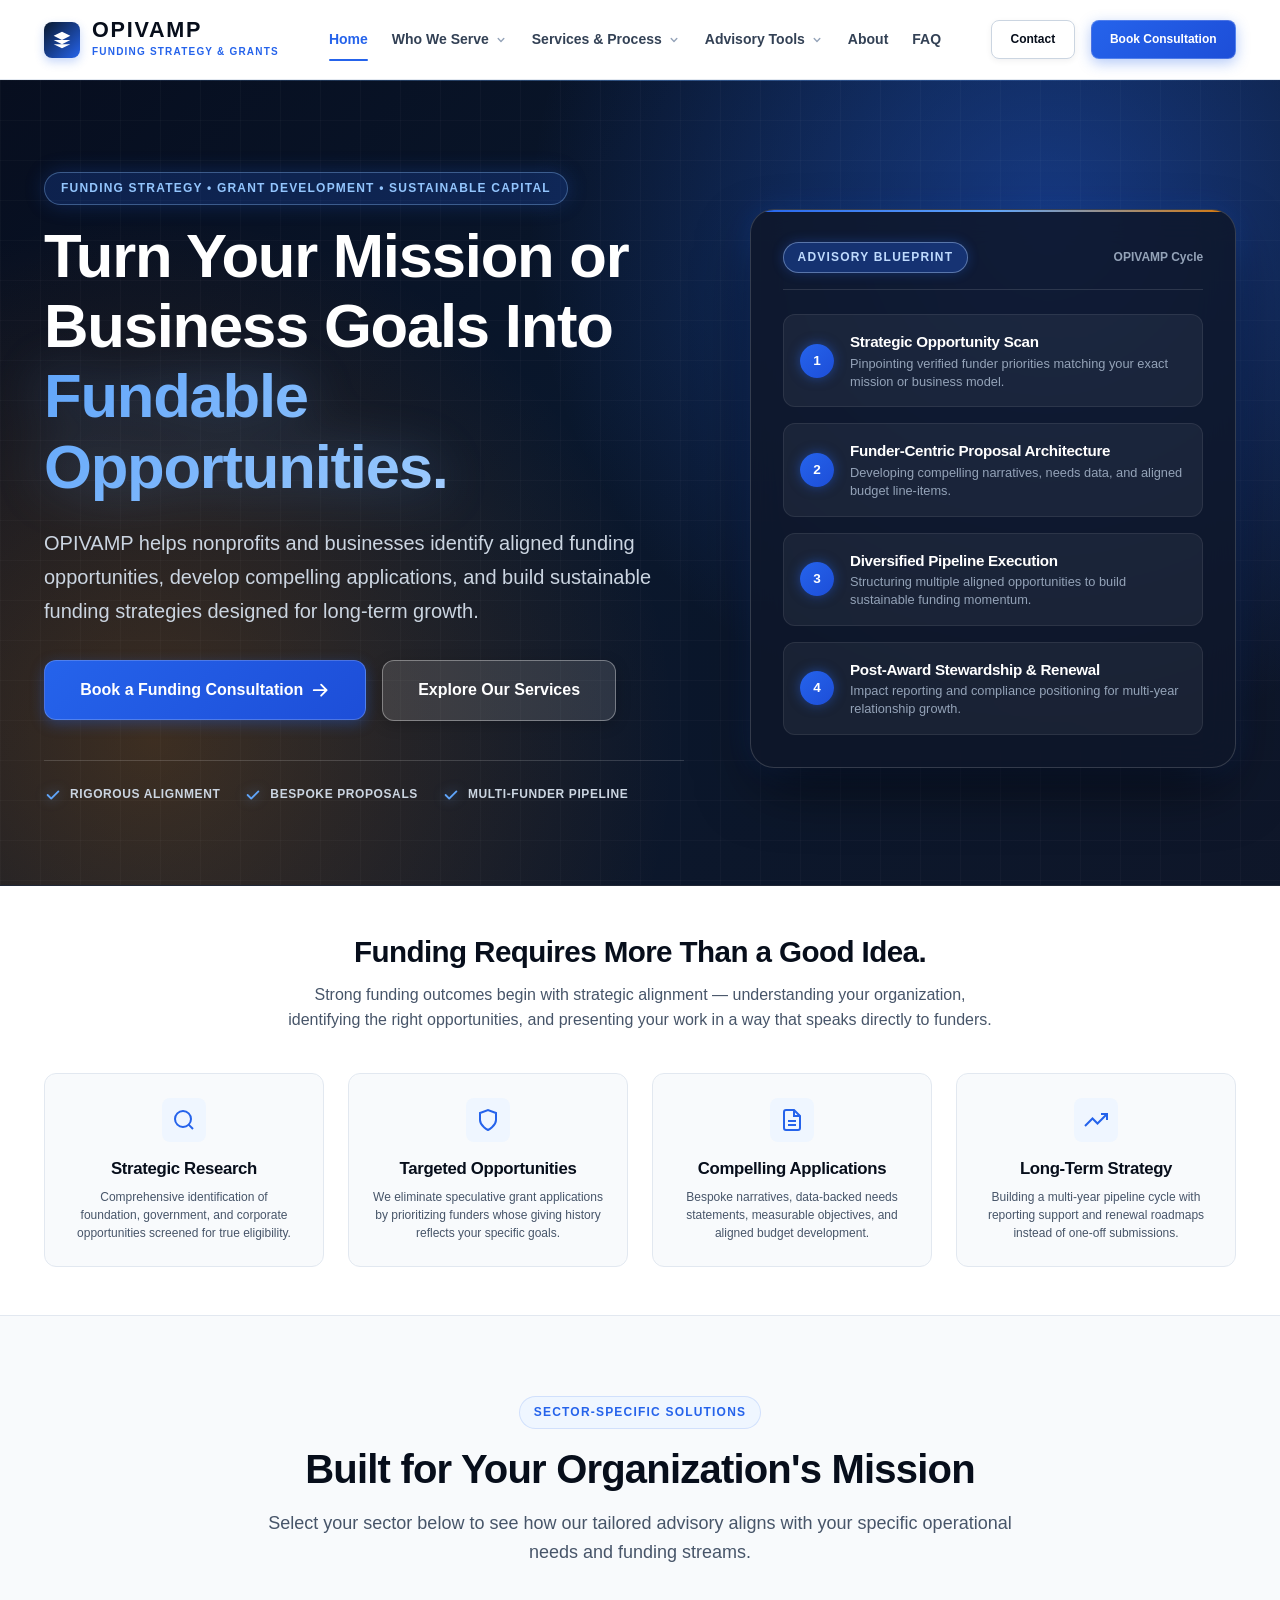
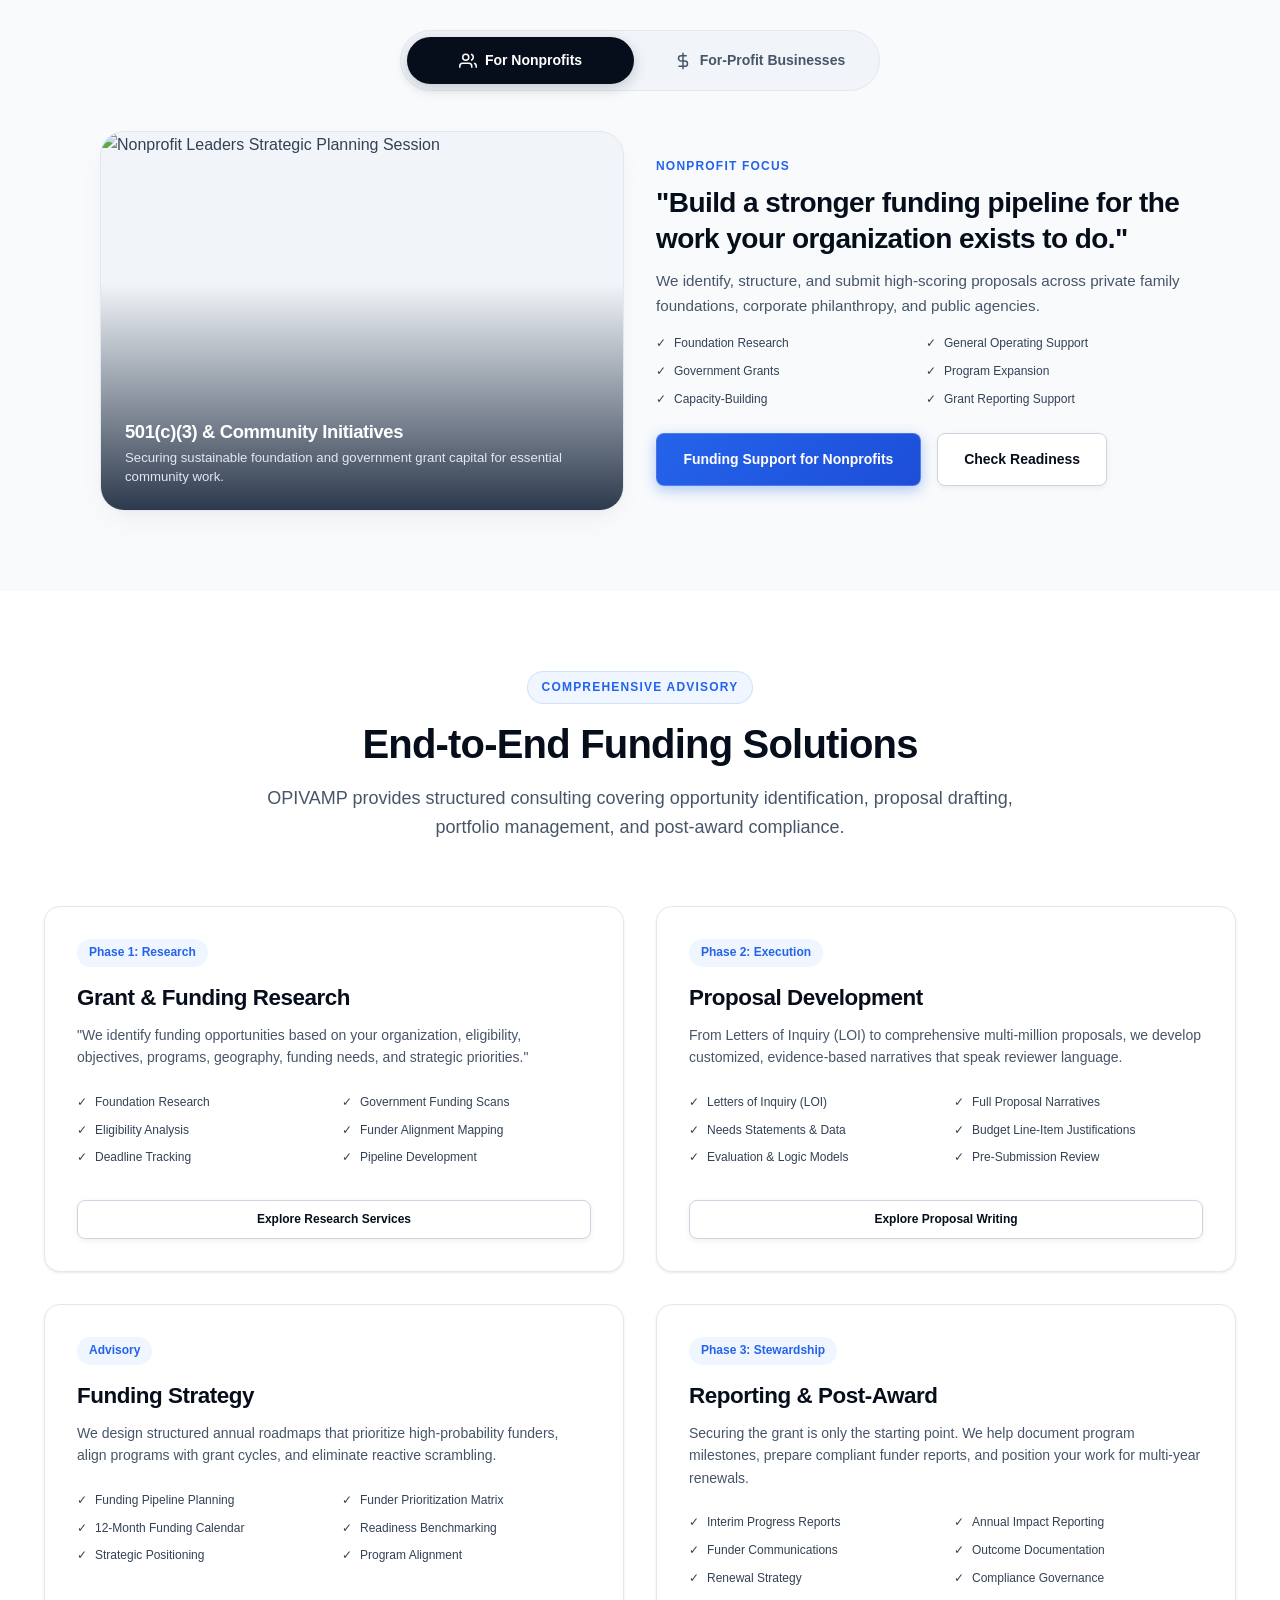
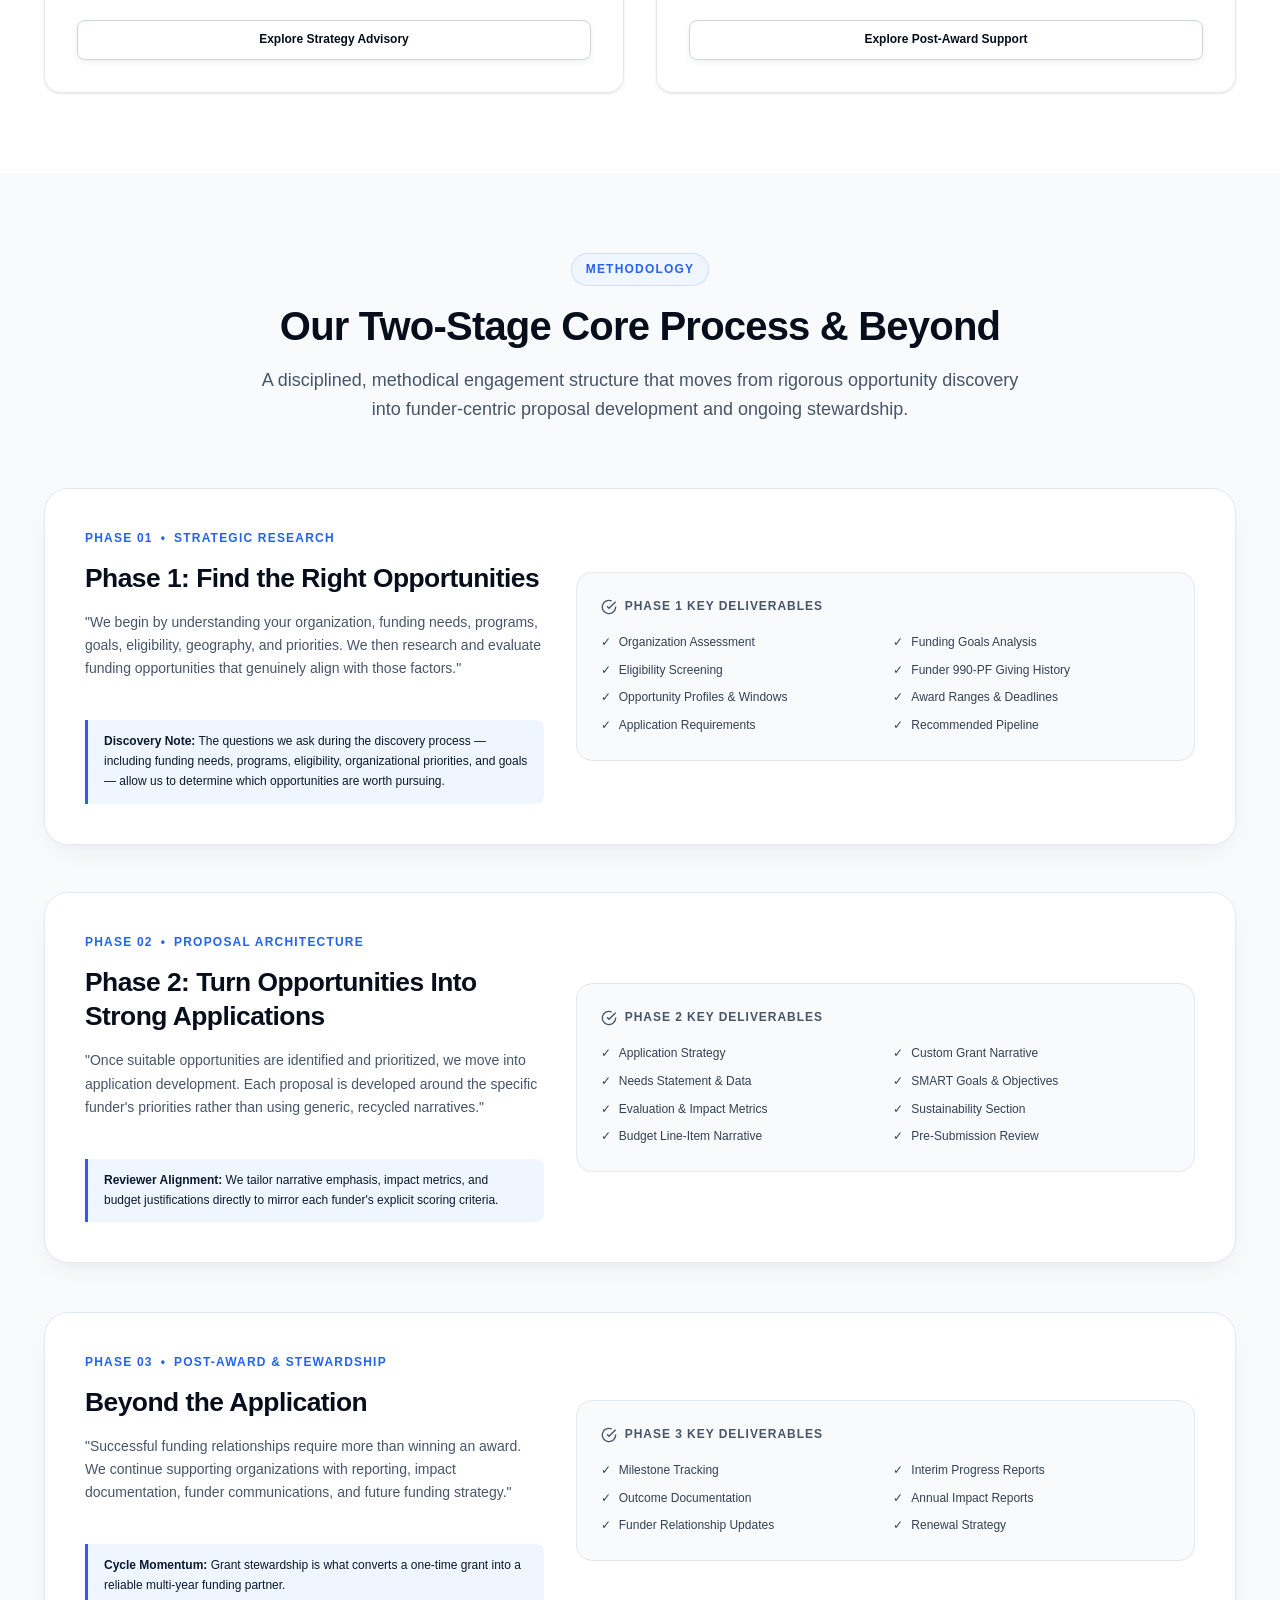
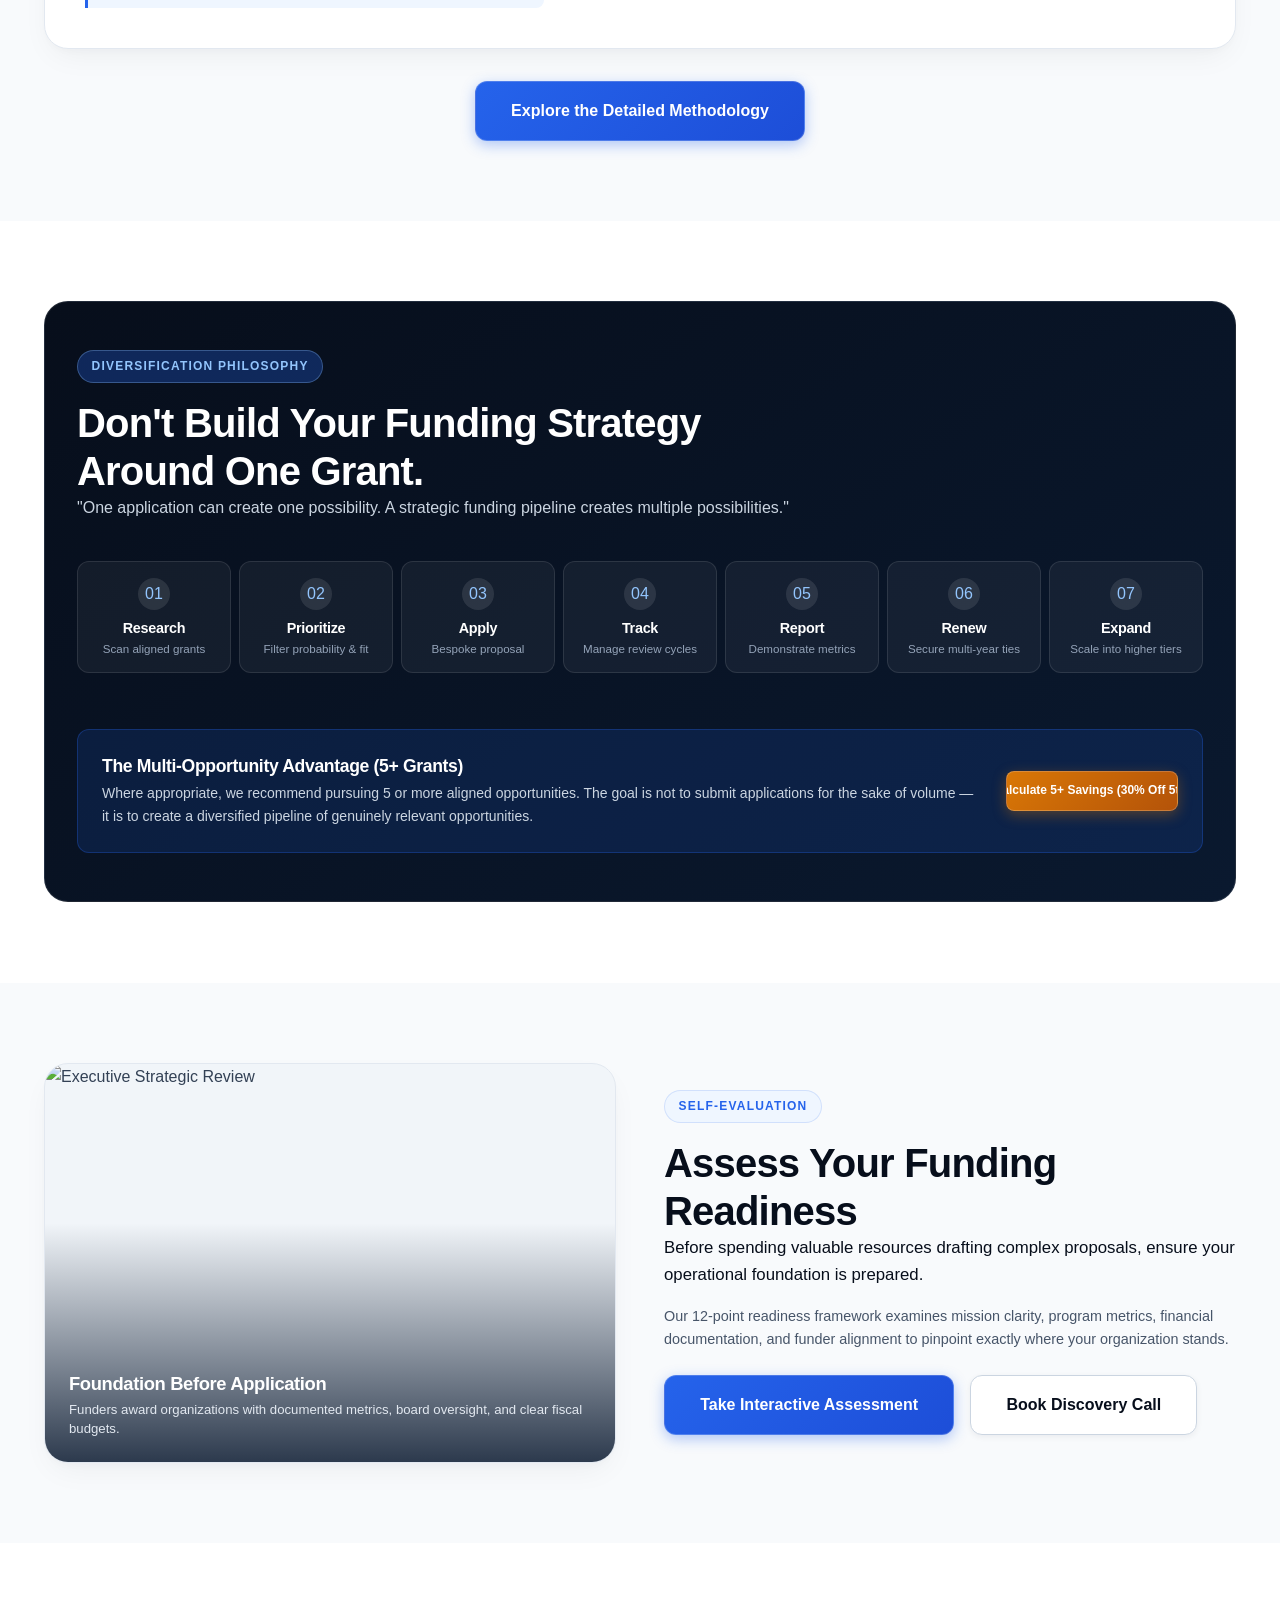
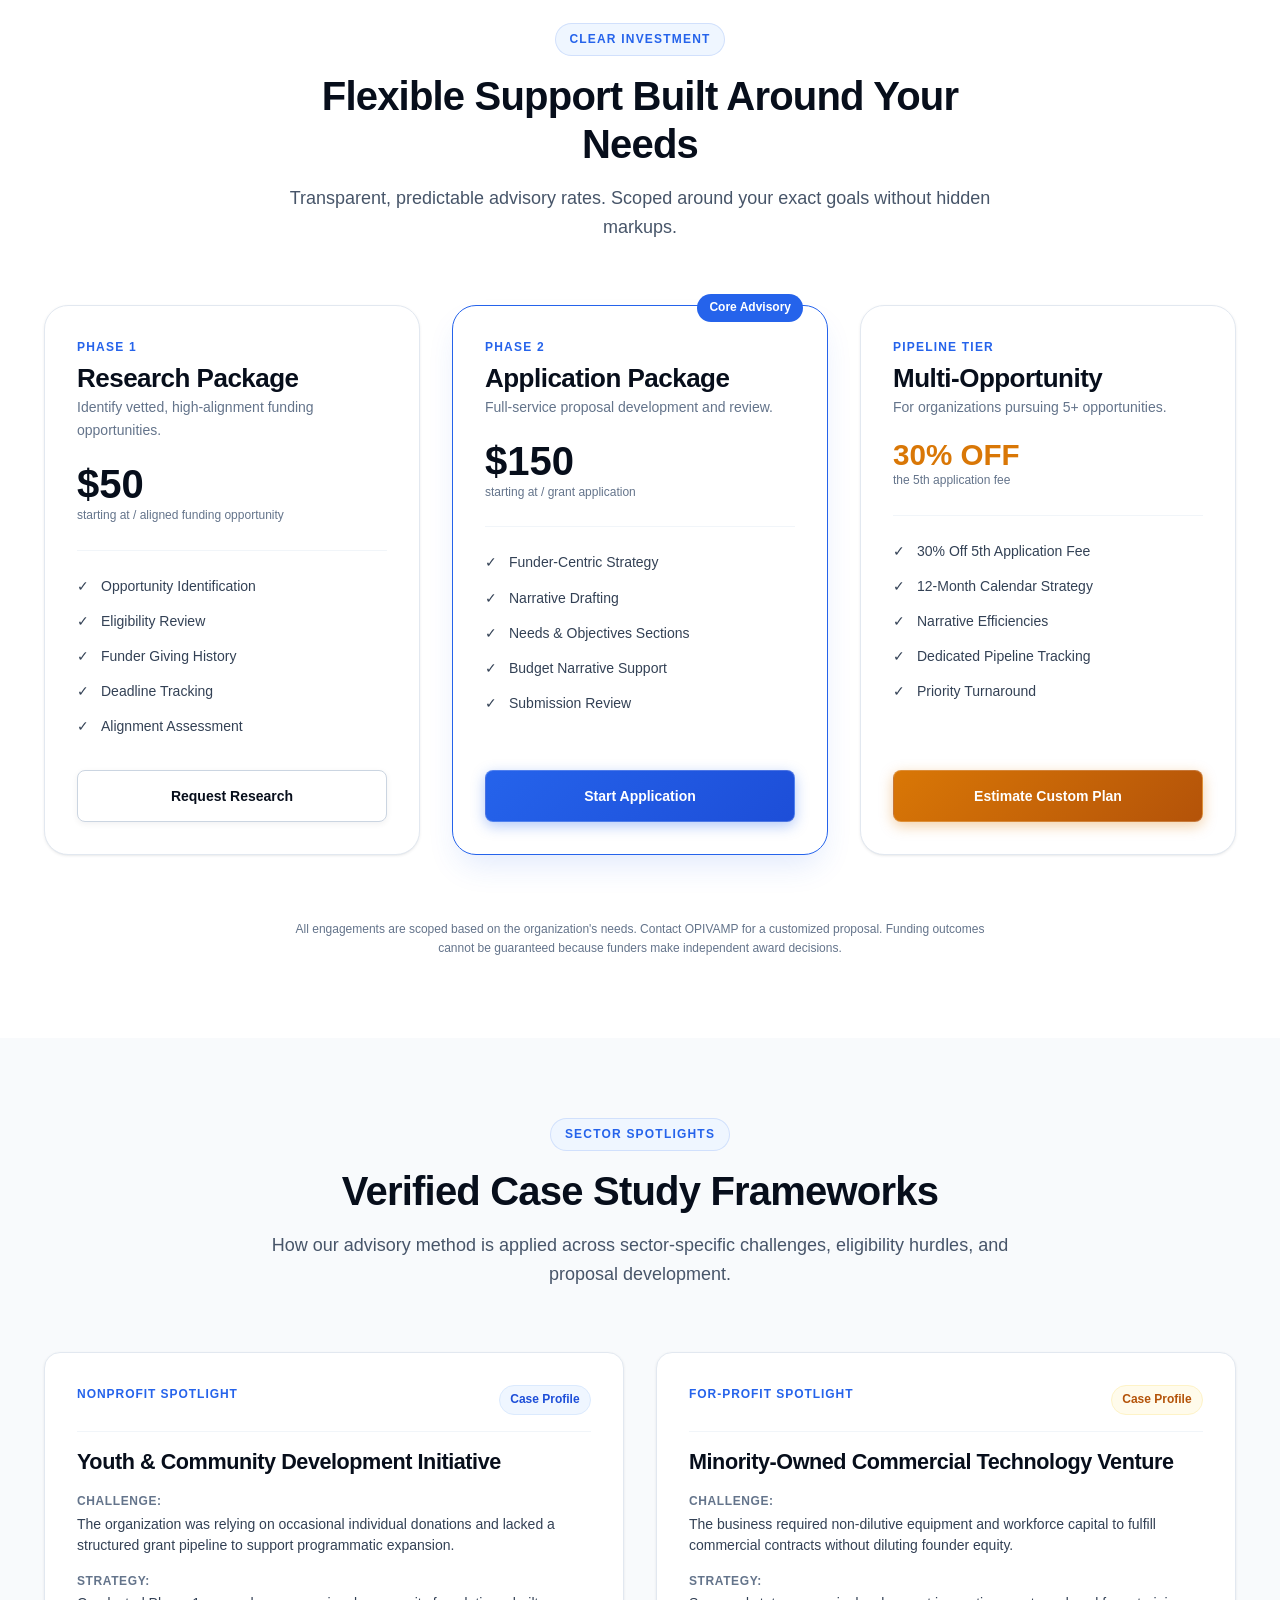
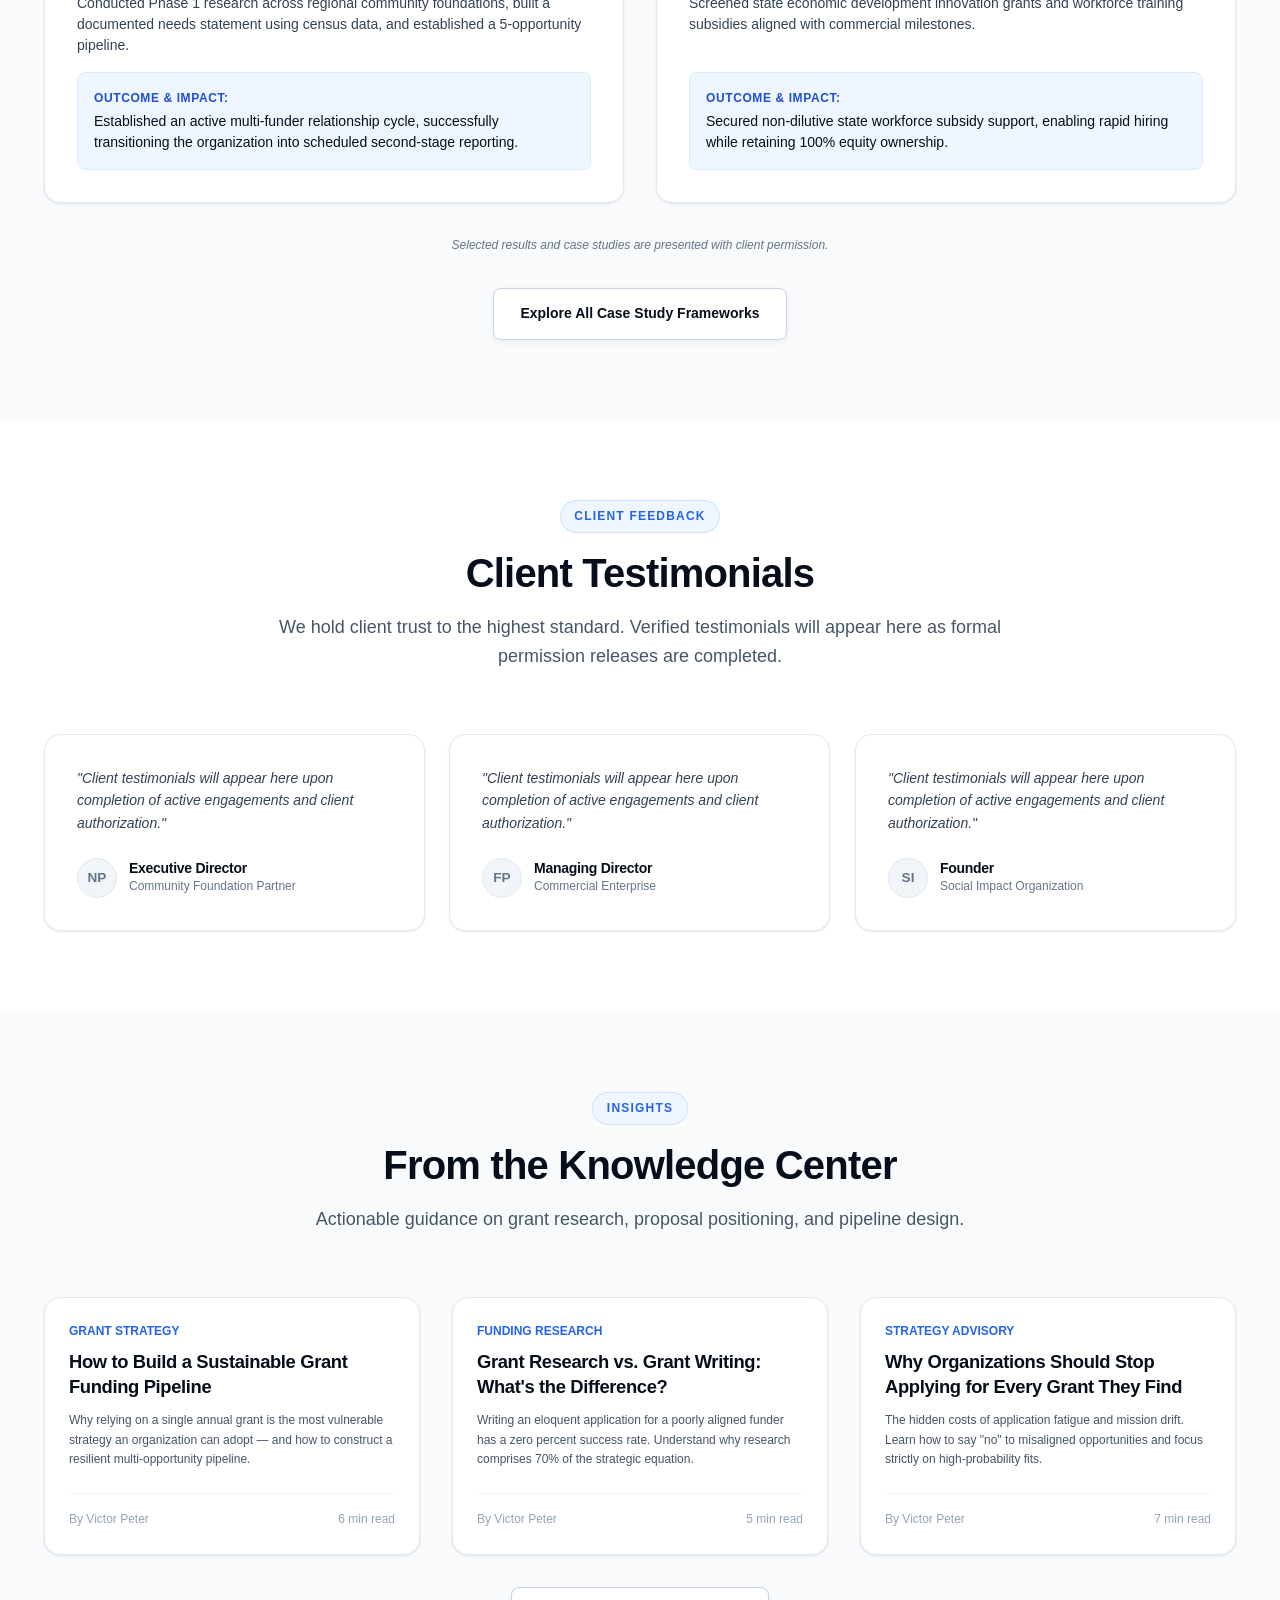
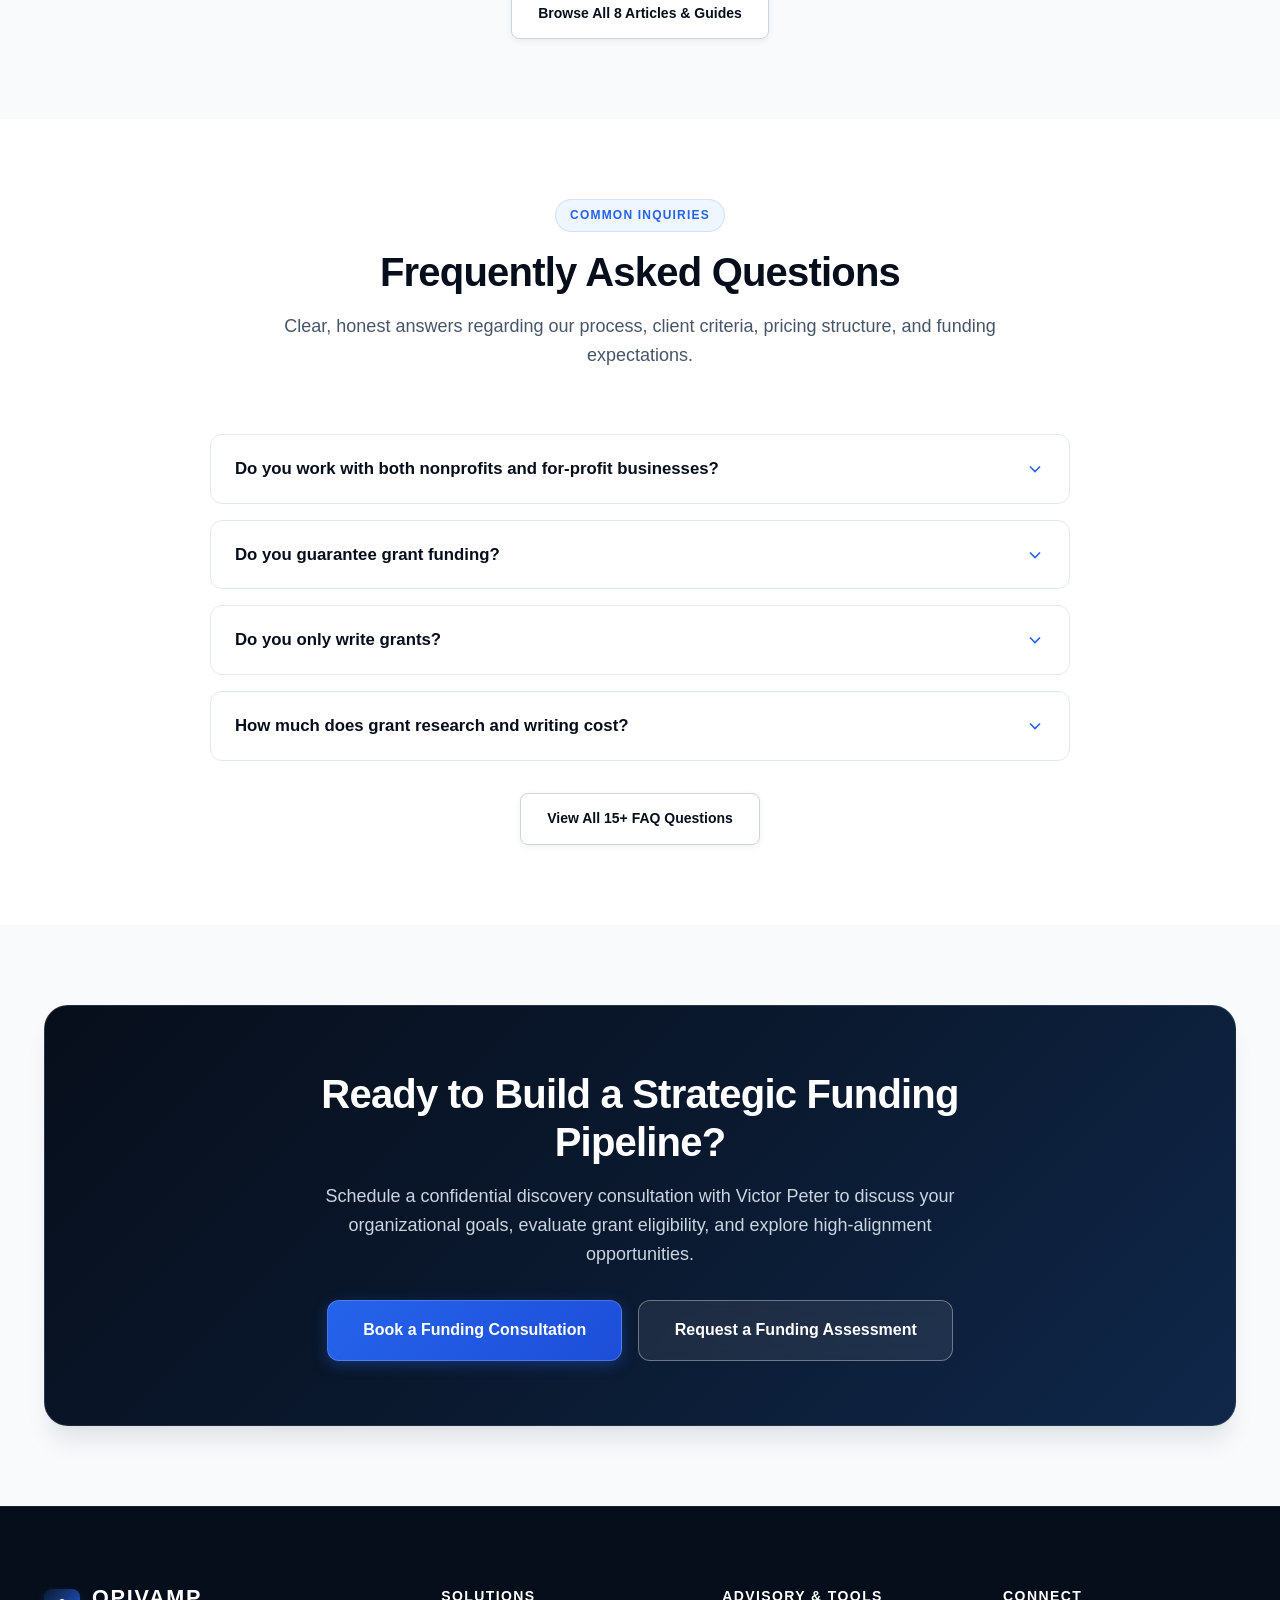
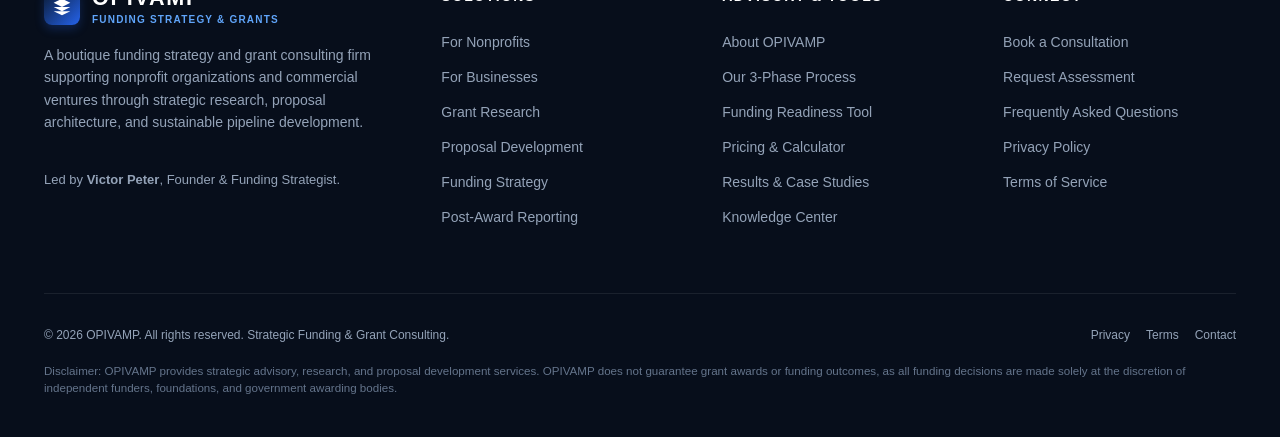
==== index.html @ be118bfc "Initial commit: OPIVAMP boutique funding strategy and grant consulting platform" ====
<!DOCTYPE html>
<html lang="en">
<head>
  <meta charset="UTF-8">
  <meta name="viewport" content="width=device-width, initial-scale=1.0">
  <title>OPIVAMP | Strategic Funding & Grant Consulting for Nonprofits & Businesses</title>
  <meta name="description" content="OPIVAMP is a boutique funding strategy and grant consulting firm helping nonprofits and for-profit businesses find aligned funding, craft winning applications, and build sustainable grant pipelines.">
  <meta name="keywords" content="grant writing services, grant consultant, funding strategy, nonprofit grant writer, business grants, grant research services, proposal development">
  <link rel="canonical" href="https://opivamp.com/">

  <!-- Open Graph / Meta -->
  <meta property="og:type" content="website">
  <meta property="og:title" content="OPIVAMP | Strategic Funding & Grant Consulting">
  <meta property="og:description" content="Turn your mission or business goals into fundable opportunities with strategic research, proposal development, and sustainable pipeline architecture.">
  <meta property="og:image" content="assets/images/pathways.svg">

  <!-- Stylesheets -->
  <link rel="stylesheet" href="assets/css/style.css">
  <link rel="stylesheet" href="assets/css/components.css">

  <!-- Schema.org JSON-LD -->
  <script type="application/ld+json">
  {
    "@context": "https://schema.org",
    "@type": "ProfessionalService",
    "name": "OPIVAMP",
    "founder": {
      "@type": "Person",
      "name": "Victor Peter",
      "jobTitle": "Founder & Funding Strategist"
    },
    "description": "Funding Strategy, Grant Research, Grant Writing, Application Support, and Funding Development.",
    "serviceType": ["Grant Research", "Grant Writing", "Funding Strategy", "Post-Award Compliance"],
    "areaServed": "United States & Global Nonprofits and Businesses"
  }
  </script>
</head>
<body>
  <!-- Accessible Skip Link -->
  <a href="#main-content" class="skip-link">Skip to main content</a>

  <!-- Header with Sleek Dropdown Navigation -->
  <header class="site-header">
    <div class="container header-container">
      <a href="index.html" class="brand-logo" aria-label="OPIVAMP Homepage">
        <div class="logo-symbol">
          <svg viewBox="0 0 24 24"><path d="M12 2L2 7l10 5 10-5-10-5zM2 17l10 5 10-5M2 12l10 5 10-5"/></svg>
        </div>
        <div class="brand-name">
          <span class="brand-title">OPIVAMP</span>
          <span class="brand-tagline">Funding Strategy & Grants</span>
        </div>
      </a>

      <!-- Compact, Decent Desktop Navigation with Dropdowns -->
      <nav class="nav-menu" aria-label="Primary Navigation">
        <a href="index.html" class="nav-link active">Home</a>

        <!-- Dropdown: Who We Serve -->
        <div class="nav-item-dropdown">
          <button class="dropdown-trigger" aria-expanded="false" aria-haspopup="true">
            <span>Who We Serve</span>
            <svg viewBox="0 0 20 20" fill="currentColor"><path fill-rule="evenodd" d="M5.293 7.293a1 1 0 011.414 0L10 10.586l3.293-3.293a1 1 0 111.414 1.414l-4 4a1 1 0 01-1.414 0l-4-4a1 1 0 010-1.414z" clip-rule="evenodd"/></svg>
          </button>
          <div class="dropdown-menu">
            <a href="nonprofits.html" class="dropdown-item">
              <div class="dropdown-item-icon">
                <svg viewBox="0 0 24 24" fill="none" stroke="currentColor" stroke-width="2"><path d="M17 21v-2a4 4 0 0 0-4-4H5a4 4 0 0 0-4 4v2"/><circle cx="9" cy="7" r="4"/><path d="M23 21v-2a4 4 0 0 0-3-3.87"/><path d="M16 3.13a4 4 0 0 1 0 7.75"/></svg>
              </div>
              <div class="dropdown-item-text">
                <span class="dropdown-item-title">For Nonprofits</span>
                <span class="dropdown-item-desc">501(c)(3) & Community Grants</span>
              </div>
            </a>
            <a href="businesses.html" class="dropdown-item">
              <div class="dropdown-item-icon">
                <svg viewBox="0 0 24 24" fill="none" stroke="currentColor" stroke-width="2"><line x1="12" y1="1" x2="12" y2="23"/><path d="M17 5H9.5a3.5 3.5 0 0 0 0 7h5a3.5 3.5 0 0 1 0 7H6"/></svg>
              </div>
              <div class="dropdown-item-text">
                <span class="dropdown-item-title">For Businesses</span>
                <span class="dropdown-item-desc">Non-Dilutive & Growth Grants</span>
              </div>
            </a>
          </div>
        </div>

        <!-- Dropdown: Services & Approach -->
        <div class="nav-item-dropdown">
          <button class="dropdown-trigger" aria-expanded="false" aria-haspopup="true">
            <span>Services & Process</span>
            <svg viewBox="0 0 20 20" fill="currentColor"><path fill-rule="evenodd" d="M5.293 7.293a1 1 0 011.414 0L10 10.586l3.293-3.293a1 1 0 111.414 1.414l-4 4a1 1 0 01-1.414 0l-4-4a1 1 0 010-1.414z" clip-rule="evenodd"/></svg>
          </button>
          <div class="dropdown-menu">
            <a href="services.html" class="dropdown-item">
              <div class="dropdown-item-icon">
                <svg viewBox="0 0 24 24" fill="none" stroke="currentColor" stroke-width="2"><path d="M14 2H6a2 2 0 0 0-2 2v16a2 2 0 0 0 2 2h12a2 2 0 0 0 2-2V8z"/><polyline points="14 2 14 8 20 8"/></svg>
              </div>
              <div class="dropdown-item-text">
                <span class="dropdown-item-title">Our Services</span>
                <span class="dropdown-item-desc">Research, Proposals & Reporting</span>
              </div>
            </a>
            <a href="process.html" class="dropdown-item">
              <div class="dropdown-item-icon">
                <svg viewBox="0 0 24 24" fill="none" stroke="currentColor" stroke-width="2"><polyline points="22 12 18 12 15 21 9 3 6 12 2 12"/></svg>
              </div>
              <div class="dropdown-item-text">
                <span class="dropdown-item-title">Our 3-Phase Process</span>
                <span class="dropdown-item-desc">From Discovery to Reporting</span>
              </div>
            </a>
            <a href="pricing.html" class="dropdown-item">
              <div class="dropdown-item-icon">
                <svg viewBox="0 0 24 24" fill="none" stroke="currentColor" stroke-width="2"><rect x="2" y="4" width="20" height="16" rx="2"/><line x1="2" y1="10" x2="22" y2="10"/></svg>
              </div>
              <div class="dropdown-item-text">
                <span class="dropdown-item-title">Pricing & Packages</span>
                <span class="dropdown-item-desc">Transparent Rates & Estimator</span>
              </div>
            </a>
          </div>
        </div>

        <!-- Dropdown: Advisory & Tools -->
        <div class="nav-item-dropdown">
          <button class="dropdown-trigger" aria-expanded="false" aria-haspopup="true">
            <span>Advisory Tools</span>
            <svg viewBox="0 0 20 20" fill="currentColor"><path fill-rule="evenodd" d="M5.293 7.293a1 1 0 011.414 0L10 10.586l3.293-3.293a1 1 0 111.414 1.414l-4 4a1 1 0 01-1.414 0l-4-4a1 1 0 010-1.414z" clip-rule="evenodd"/></svg>
          </button>
          <div class="dropdown-menu">
            <a href="readiness.html" class="dropdown-item">
              <div class="dropdown-item-icon">
                <svg viewBox="0 0 24 24" fill="none" stroke="currentColor" stroke-width="2"><path d="M22 11.08V12a10 10 0 1 1-5.93-9.14"/><polyline points="22 4 12 14.01 9 11.01"/></svg>
              </div>
              <div class="dropdown-item-text">
                <span class="dropdown-item-title">Funding Readiness Tool</span>
                <span class="dropdown-item-desc">Interactive Score & Checklist</span>
              </div>
            </a>
            <a href="results.html" class="dropdown-item">
              <div class="dropdown-item-icon">
                <svg viewBox="0 0 24 24" fill="none" stroke="currentColor" stroke-width="2"><circle cx="12" cy="8" r="7"/><polyline points="8.21 13.89 7 23 12 20 17 23 15.79 13.88"/></svg>
              </div>
              <div class="dropdown-item-text">
                <span class="dropdown-item-title">Results & Case Studies</span>
                <span class="dropdown-item-desc">Verified Sector Frameworks</span>
              </div>
            </a>
            <a href="resources.html" class="dropdown-item">
              <div class="dropdown-item-icon">
                <svg viewBox="0 0 24 24" fill="none" stroke="currentColor" stroke-width="2"><path d="M2 3h6a4 4 0 0 1 4 4v14a3 3 0 0 0-3-3H2z"/><path d="M22 3h-6a4 4 0 0 0-4 4v14a3 3 0 0 1 3-3h7z"/></svg>
              </div>
              <div class="dropdown-item-text">
                <span class="dropdown-item-title">Knowledge Center</span>
                <span class="dropdown-item-desc">Guides, Articles & Strategies</span>
              </div>
            </a>
          </div>
        </div>

        <a href="about.html" class="nav-link">About</a>
        <a href="faq.html" class="nav-link">FAQ</a>
      </nav>

      <div class="header-cta-group">
        <a href="contact.html" class="btn btn-secondary btn-sm">Contact</a>
        <a href="consultation.html" class="btn btn-primary btn-sm">Book Consultation</a>
        <button class="mobile-toggle" aria-label="Open Navigation Menu" aria-expanded="false">
          <svg viewBox="0 0 24 24" stroke="currentColor" stroke-width="2" fill="none"><path d="M4 6h16M4 12h16M4 18h16"/></svg>
        </button>
      </div>
    </div>
  </header>

  <!-- Mobile Drawer -->
  <div class="mobile-drawer-overlay"></div>
  <aside class="mobile-drawer" aria-label="Mobile Navigation">
    <div class="mobile-drawer-header">
      <div class="brand-title">OPIVAMP</div>
      <button class="mobile-drawer-close" aria-label="Close menu" style="background:none; border:none; font-size:1.5rem; cursor:pointer;">&times;</button>
    </div>
    <nav class="mobile-nav-list">
      <a href="index.html" class="mobile-nav-link active">Home</a>
      <a href="nonprofits.html" class="mobile-nav-link">For Nonprofits</a>
      <a href="businesses.html" class="mobile-nav-link">For Businesses</a>
      <a href="services.html" class="mobile-nav-link">Services</a>
      <a href="process.html" class="mobile-nav-link">Our Process</a>
      <a href="pricing.html" class="mobile-nav-link">Pricing</a>
      <a href="readiness.html" class="mobile-nav-link">Funding Readiness</a>
      <a href="results.html" class="mobile-nav-link">Results & Studies</a>
      <a href="resources.html" class="mobile-nav-link">Resources & Insights</a>
      <a href="about.html" class="mobile-nav-link">About</a>
      <a href="faq.html" class="mobile-nav-link">FAQ</a>
      <a href="contact.html" class="mobile-nav-link">Contact</a>
    </nav>
    <a href="consultation.html" class="btn btn-primary btn-lg" style="width:100%;">Book a Consultation</a>
  </aside>

  <!-- Main Content -->
  <main id="main-content">
    
    <!-- 1. HERO SECTION (Dynamic, Visual, and Engaging) -->
    <section class="hero-section">
      <div class="hero-pattern"></div>
      <div class="container hero-grid">
        <div class="hero-content reveal">
          <div class="section-eyebrow">
            <span>Funding Strategy • Grant Development • Sustainable Capital</span>
          </div>
          <h1 class="hero-title">
            Turn Your Mission or Business Goals Into <span class="highlight">Fundable Opportunities.</span>
          </h1>
          <p class="hero-lead">
            OPIVAMP helps nonprofits and businesses identify aligned funding opportunities, develop compelling applications, and build sustainable funding strategies designed for long-term growth.
          </p>
          <div class="hero-cta-group">
            <a href="consultation.html" class="btn btn-primary btn-lg">
              Book a Funding Consultation
              <svg class="btn-icon" viewBox="0 0 20 20" fill="currentColor"><path fill-rule="evenodd" d="M10.293 3.293a1 1 0 011.414 0l6 6a1 1 0 010 1.414l-6 6a1 1 0 01-1.414-1.414L14.586 11H3a1 1 0 110-2h11.586l-4.293-4.293a1 1 0 010-1.414z" clip-rule="evenodd"/></svg>
            </a>
            <a href="services.html" class="btn btn-secondary btn-lg">Explore Our Services</a>
          </div>

          <div class="hero-trust-badges">
            <div class="hero-trust-item">
              <svg viewBox="0 0 20 20" fill="currentColor"><path fill-rule="evenodd" d="M16.707 5.293a1 1 0 010 1.414l-8 8a1 1 0 01-1.414 0l-4-4a1 1 0 011.414-1.414L8 12.586l7.293-7.293a1 1 0 011.414 0z" clip-rule="evenodd"/></svg>
              <span>Rigorous Alignment</span>
            </div>
            <div class="hero-trust-item">
              <svg viewBox="0 0 20 20" fill="currentColor"><path fill-rule="evenodd" d="M16.707 5.293a1 1 0 010 1.414l-8 8a1 1 0 01-1.414 0l-4-4a1 1 0 011.414-1.414L8 12.586l7.293-7.293a1 1 0 011.414 0z" clip-rule="evenodd"/></svg>
              <span>Bespoke Proposals</span>
            </div>
            <div class="hero-trust-item">
              <svg viewBox="0 0 20 20" fill="currentColor"><path fill-rule="evenodd" d="M16.707 5.293a1 1 0 010 1.414l-8 8a1 1 0 01-1.414 0l-4-4a1 1 0 011.414-1.414L8 12.586l7.293-7.293a1 1 0 011.414 0z" clip-rule="evenodd"/></svg>
              <span>Multi-Funder Pipeline</span>
            </div>
          </div>
        </div>

        <!-- Right Side: Interactive Floating Strategy Blueprint Visual -->
        <div class="hero-visual-card animate-float reveal reveal-delay-2">
          <div class="hero-visual-header">
            <span class="hero-pill">Advisory Blueprint</span>
            <span style="font-size: 0.75rem; color: #94a3b8; font-weight: 600;">OPIVAMP Cycle</span>
          </div>

          <div class="strategy-pathway-diagram">
            <div class="pathway-step">
              <div class="step-num">1</div>
              <div class="step-content">
                <h4>Strategic Opportunity Scan</h4>
                <p>Pinpointing verified funder priorities matching your exact mission or business model.</p>
              </div>
            </div>
            <div class="pathway-step">
              <div class="step-num">2</div>
              <div class="step-content">
                <h4>Funder-Centric Proposal Architecture</h4>
                <p>Developing compelling narratives, needs data, and aligned budget line-items.</p>
              </div>
            </div>
            <div class="pathway-step">
              <div class="step-num">3</div>
              <div class="step-content">
                <h4>Diversified Pipeline Execution</h4>
                <p>Structuring multiple aligned opportunities to build sustainable funding momentum.</p>
              </div>
            </div>
            <div class="pathway-step">
              <div class="step-num">4</div>
              <div class="step-content">
                <h4>Post-Award Stewardship & Renewal</h4>
                <p>Impact reporting and compliance positioning for multi-year relationship growth.</p>
              </div>
            </div>
          </div>
        </div>
      </div>
    </section>

    <!-- 2. CREDIBILITY / TRUST STRIP (Animated Cards) -->
    <section class="credibility-section">
      <div class="container">
        <div class="credibility-header reveal">
          <h2 class="credibility-headline">Funding Requires More Than a Good Idea.</h2>
          <p class="credibility-copy">
            Strong funding outcomes begin with strategic alignment — understanding your organization, identifying the right opportunities, and presenting your work in a way that speaks directly to funders.
          </p>
        </div>

        <div class="credibility-grid">
          <div class="credibility-card reveal reveal-delay-1">
            <div class="credibility-icon">
              <svg width="24" height="24" viewBox="0 0 24 24" fill="none" stroke="currentColor" stroke-width="2"><circle cx="11" cy="11" r="8"/><line x1="21" y1="21" x2="16.65" y2="16.65"/></svg>
            </div>
            <h3>Strategic Research</h3>
            <p>Comprehensive identification of foundation, government, and corporate opportunities screened for true eligibility.</p>
          </div>

          <div class="credibility-card reveal reveal-delay-2">
            <div class="credibility-icon">
              <svg width="24" height="24" viewBox="0 0 24 24" fill="none" stroke="currentColor" stroke-width="2"><path d="M12 22s8-4 8-10V5l-8-3-8 3v7c0 6 8 10 8 10z"/></svg>
            </div>
            <h3>Targeted Opportunities</h3>
            <p>We eliminate speculative grant applications by prioritizing funders whose giving history reflects your specific goals.</p>
          </div>

          <div class="credibility-card reveal reveal-delay-3">
            <div class="credibility-icon">
              <svg width="24" height="24" viewBox="0 0 24 24" fill="none" stroke="currentColor" stroke-width="2"><path d="M14 2H6a2 2 0 0 0-2 2v16a2 2 0 0 0 2 2h12a2 2 0 0 0 2-2V8z"/><polyline points="14 2 14 8 20 8"/><line x1="16" y1="13" x2="8" y2="13"/><line x1="16" y1="17" x2="8" y2="17"/></svg>
            </div>
            <h3>Compelling Applications</h3>
            <p>Bespoke narratives, data-backed needs statements, measurable objectives, and aligned budget development.</p>
          </div>

          <div class="credibility-card reveal reveal-delay-4">
            <div class="credibility-icon">
              <svg width="24" height="24" viewBox="0 0 24 24" fill="none" stroke="currentColor" stroke-width="2"><polyline points="23 6 13.5 15.5 8.5 10.5 1 18"/><polyline points="17 6 23 6 23 12"/></svg>
            </div>
            <h3>Long-Term Strategy</h3>
            <p>Building a multi-year pipeline cycle with reporting support and renewal roadmaps instead of one-off submissions.</p>
          </div>
        </div>
      </div>
    </section>

    <!-- 3. INTERACTIVE WHO WE SERVE SECTION (Visual, Less Wordy, Tabbed Switcher) -->
    <section class="section bg-light">
      <div class="container">
        <div class="section-header reveal">
          <div class="section-eyebrow">Sector-Specific Solutions</div>
          <h2 class="section-title">Built for Your Organization's Mission</h2>
          <p class="section-subtitle">
            Select your sector below to see how our tailored advisory aligns with your specific operational needs and funding streams.
          </p>
        </div>

        <div class="audience-tabs-container">
          <!-- Segmented Tab Controls -->
          <div class="audience-tabs-nav reveal">
            <button class="audience-tab-btn active" data-target="nonprofitPanel">
              <svg width="18" height="18" viewBox="0 0 24 24" fill="none" stroke="currentColor" stroke-width="2"><path d="M17 21v-2a4 4 0 0 0-4-4H5a4 4 0 0 0-4 4v2"/><circle cx="9" cy="7" r="4"/><path d="M23 21v-2a4 4 0 0 0-3-3.87"/><path d="M16 3.13a4 4 0 0 1 0 7.75"/></svg>
              <span>For Nonprofits</span>
            </button>
            <button class="audience-tab-btn" data-target="businessPanel">
              <svg width="18" height="18" viewBox="0 0 24 24" fill="none" stroke="currentColor" stroke-width="2"><line x1="12" y1="1" x2="12" y2="23"/><path d="M17 5H9.5a3.5 3.5 0 0 0 0 7h5a3.5 3.5 0 0 1 0 7H6"/></svg>
              <span>For-Profit Businesses</span>
            </button>
          </div>

          <!-- Tab Panel 1: Nonprofits -->
          <div id="nonprofitPanel" class="audience-tab-panel active">
            <div class="grid grid-2 items-center" style="gap: var(--space-8);">
              <div class="editorial-image-card" style="height: 380px;">
                <img src="https://images.unsplash.com/photo-1531482615713-2afd69097998?auto=format&fit=crop&w=900&q=80" alt="Nonprofit Leaders Strategic Planning Session">
                <div class="editorial-image-overlay">
                  <h4>501(c)(3) & Community Initiatives</h4>
                  <p>Securing sustainable foundation and government grant capital for essential community work.</p>
                </div>
              </div>

              <div>
                <div class="audience-tag">Nonprofit Focus</div>
                <h3 style="font-size: 1.75rem; color: var(--color-navy-950); margin-bottom: var(--space-3);">
                  "Build a stronger funding pipeline for the work your organization exists to do."
                </h3>
                <p style="color: var(--color-slate-600); font-size: 0.95rem; line-height: 1.6; margin-bottom: var(--space-4);">
                  We identify, structure, and submit high-scoring proposals across private family foundations, corporate philanthropy, and public agencies.
                </p>

                <div style="display: grid; grid-template-columns: repeat(2, 1fr); gap: var(--space-2) var(--space-4); margin-bottom: var(--space-6);">
                  <div class="service-check-item"><span>✓</span> Foundation Research</div>
                  <div class="service-check-item"><span>✓</span> General Operating Support</div>
                  <div class="service-check-item"><span>✓</span> Government Grants</div>
                  <div class="service-check-item"><span>✓</span> Program Expansion</div>
                  <div class="service-check-item"><span>✓</span> Capacity-Building</div>
                  <div class="service-check-item"><span>✓</span> Grant Reporting Support</div>
                </div>

                <div style="display: flex; gap: var(--space-4); flex-wrap: wrap;">
                  <a href="nonprofits.html" class="btn btn-primary">Funding Support for Nonprofits</a>
                  <a href="readiness.html" class="btn btn-secondary">Check Readiness</a>
                </div>
              </div>
            </div>
          </div>

          <!-- Tab Panel 2: For-Profit Businesses -->
          <div id="businessPanel" class="audience-tab-panel">
            <div class="grid grid-2 items-center" style="gap: var(--space-8);">
              <div class="editorial-image-card" style="height: 380px;">
                <img src="https://images.unsplash.com/photo-1552664730-d307ca884978?auto=format&fit=crop&w=900&q=80" alt="Business Growth Strategy Advisory">
                <div class="editorial-image-overlay">
                  <h4>Commercial & Social Enterprises</h4>
                  <p>Unlocking non-dilutive capital to fuel equipment, workforce, and commercial expansion.</p>
                </div>
              </div>

              <div>
                <div class="audience-tag">Commercial Focus</div>
                <h3 style="font-size: 1.75rem; color: var(--color-navy-950); margin-bottom: var(--space-3);">
                  "Explore grants and non-dilutive funding designed to support business growth."
                </h3>
                <p style="color: var(--color-slate-600); font-size: 0.95rem; line-height: 1.6; margin-bottom: var(--space-4);">
                  Scale your operations without surrendering equity or accumulating high-interest commercial debt.
                </p>

                <div style="display: grid; grid-template-columns: repeat(2, 1fr); gap: var(--space-2) var(--space-4); margin-bottom: var(--space-6);">
                  <div class="service-check-item"><span>✓</span> Equipment Acquisition</div>
                  <div class="service-check-item"><span>✓</span> Innovation & R&D Grants</div>
                  <div class="service-check-item"><span>✓</span> Workforce Training Subsidies</div>
                  <div class="service-check-item"><span>✓</span> Women & Minority Programs</div>
                  <div class="service-check-item"><span>✓</span> Community Impact Ventures</div>
                  <div class="service-check-item"><span>✓</span> Regional Growth Incentives</div>
                </div>

                <div style="display: flex; gap: var(--space-4); flex-wrap: wrap;">
                  <a href="businesses.html" class="btn btn-primary">Explore Business Funding</a>
                  <a href="consultation.html?sector=business" class="btn btn-secondary">Schedule Discovery</a>
                </div>
              </div>
            </div>
          </div>

        </div>
      </div>
    </section>

    <!-- 4. CORE SERVICES (Visual Card Grid) -->
    <section class="section bg-white">
      <div class="container">
        <div class="section-header reveal">
          <div class="section-eyebrow">Comprehensive Advisory</div>
          <h2 class="section-title">End-to-End Funding Solutions</h2>
          <p class="section-subtitle">
            OPIVAMP provides structured consulting covering opportunity identification, proposal drafting, portfolio management, and post-award compliance.
          </p>
        </div>

        <div class="services-grid">
          <!-- Category 1 -->
          <div class="service-card reveal reveal-delay-1">
            <span class="service-badge">Phase 1: Research</span>
            <h3>Grant & Funding Research</h3>
            <p class="service-card-desc">
              "We identify funding opportunities based on your organization, eligibility, objectives, programs, geography, funding needs, and strategic priorities."
            </p>
            <div class="service-checklist">
              <div class="service-check-item"><span>✓</span> Foundation Research</div>
              <div class="service-check-item"><span>✓</span> Government Funding Scans</div>
              <div class="service-check-item"><span>✓</span> Eligibility Analysis</div>
              <div class="service-check-item"><span>✓</span> Funder Alignment Mapping</div>
              <div class="service-check-item"><span>✓</span> Deadline Tracking</div>
              <div class="service-check-item"><span>✓</span> Pipeline Development</div>
            </div>
            <a href="services.html#research" class="btn btn-secondary btn-sm" style="margin-top:auto;">Explore Research Services</a>
          </div>

          <!-- Category 2 -->
          <div class="service-card reveal reveal-delay-2">
            <span class="service-badge">Phase 2: Execution</span>
            <h3>Proposal Development</h3>
            <p class="service-card-desc">
              From Letters of Inquiry (LOI) to comprehensive multi-million proposals, we develop customized, evidence-based narratives that speak reviewer language.
            </p>
            <div class="service-checklist">
              <div class="service-check-item"><span>✓</span> Letters of Inquiry (LOI)</div>
              <div class="service-check-item"><span>✓</span> Full Proposal Narratives</div>
              <div class="service-check-item"><span>✓</span> Needs Statements & Data</div>
              <div class="service-check-item"><span>✓</span> Budget Line-Item Justifications</div>
              <div class="service-check-item"><span>✓</span> Evaluation & Logic Models</div>
              <div class="service-check-item"><span>✓</span> Pre-Submission Review</div>
            </div>
            <a href="services.html#applications" class="btn btn-secondary btn-sm" style="margin-top:auto;">Explore Proposal Writing</a>
          </div>

          <!-- Category 3 -->
          <div class="service-card reveal reveal-delay-3">
            <span class="service-badge">Advisory</span>
            <h3>Funding Strategy</h3>
            <p class="service-card-desc">
              We design structured annual roadmaps that prioritize high-probability funders, align programs with grant cycles, and eliminate reactive scrambling.
            </p>
            <div class="service-checklist">
              <div class="service-check-item"><span>✓</span> Funding Pipeline Planning</div>
              <div class="service-check-item"><span>✓</span> Funder Prioritization Matrix</div>
              <div class="service-check-item"><span>✓</span> 12-Month Funding Calendar</div>
              <div class="service-check-item"><span>✓</span> Readiness Benchmarking</div>
              <div class="service-check-item"><span>✓</span> Strategic Positioning</div>
              <div class="service-check-item"><span>✓</span> Program Alignment</div>
            </div>
            <a href="services.html#strategy" class="btn btn-secondary btn-sm" style="margin-top:auto;">Explore Strategy Advisory</a>
          </div>

          <!-- Category 4 -->
          <div class="service-card reveal reveal-delay-4">
            <span class="service-badge">Phase 3: Stewardship</span>
            <h3>Reporting & Post-Award</h3>
            <p class="service-card-desc">
              Securing the grant is only the starting point. We help document program milestones, prepare compliant funder reports, and position your work for multi-year renewals.
            </p>
            <div class="service-checklist">
              <div class="service-check-item"><span>✓</span> Interim Progress Reports</div>
              <div class="service-check-item"><span>✓</span> Annual Impact Reporting</div>
              <div class="service-check-item"><span>✓</span> Funder Communications</div>
              <div class="service-check-item"><span>✓</span> Outcome Documentation</div>
              <div class="service-check-item"><span>✓</span> Renewal Strategy</div>
              <div class="service-check-item"><span>✓</span> Compliance Governance</div>
            </div>
            <a href="services.html#reporting" class="btn btn-secondary btn-sm" style="margin-top:auto;">Explore Post-Award Support</a>
          </div>
        </div>
      </div>
    </section>

    <!-- 5. VISUAL PROCESS TRACK (3 Phases) -->
    <section class="section bg-light">
      <div class="container">
        <div class="section-header reveal">
          <div class="section-eyebrow">Methodology</div>
          <h2 class="section-title">Our Two-Stage Core Process & Beyond</h2>
          <p class="section-subtitle">
            A disciplined, methodical engagement structure that moves from rigorous opportunity discovery into funder-centric proposal development and ongoing stewardship.
          </p>
        </div>

        <div class="process-track">
          <!-- Phase 1 -->
          <div class="process-card reveal">
            <div class="process-phase-header">
              <div class="process-step-indicator">
                <span>Phase 01</span>
                <span>•</span>
                <span>Strategic Research</span>
              </div>
              <h3 class="process-title">Phase 1: Find the Right Opportunities</h3>
              <p class="process-copy">
                "We begin by understanding your organization, funding needs, programs, goals, eligibility, geography, and priorities. We then research and evaluate funding opportunities that genuinely align with those factors."
              </p>
              <div class="process-note">
                <strong>Discovery Note:</strong> The questions we ask during the discovery process — including funding needs, programs, eligibility, organizational priorities, and goals — allow us to determine which opportunities are worth pursuing.
              </div>
            </div>
            <div class="process-deliverables-box">
              <div class="deliverables-title">
                <svg width="16" height="16" viewBox="0 0 24 24" fill="none" stroke="currentColor" stroke-width="2"><path d="M22 11.08V12a10 10 0 1 1-5.93-9.14"/><polyline points="22 4 12 14.01 9 11.01"/></svg>
                <span>Phase 1 Key Deliverables</span>
              </div>
              <div class="deliverables-grid">
                <div class="deliverable-item"><span>✓</span> Organization Assessment</div>
                <div class="deliverable-item"><span>✓</span> Funding Goals Analysis</div>
                <div class="deliverable-item"><span>✓</span> Eligibility Screening</div>
                <div class="deliverable-item"><span>✓</span> Funder 990-PF Giving History</div>
                <div class="deliverable-item"><span>✓</span> Opportunity Profiles & Windows</div>
                <div class="deliverable-item"><span>✓</span> Award Ranges & Deadlines</div>
                <div class="deliverable-item"><span>✓</span> Application Requirements</div>
                <div class="deliverable-item"><span>✓</span> Recommended Pipeline</div>
              </div>
            </div>
          </div>

          <!-- Phase 2 -->
          <div class="process-card reveal">
            <div class="process-phase-header">
              <div class="process-step-indicator">
                <span>Phase 02</span>
                <span>•</span>
                <span>Proposal Architecture</span>
              </div>
              <h3 class="process-title">Phase 2: Turn Opportunities Into Strong Applications</h3>
              <p class="process-copy">
                "Once suitable opportunities are identified and prioritized, we move into application development. Each proposal is developed around the specific funder's priorities rather than using generic, recycled narratives."
              </p>
              <div class="process-note">
                <strong>Reviewer Alignment:</strong> We tailor narrative emphasis, impact metrics, and budget justifications directly to mirror each funder's explicit scoring criteria.
              </div>
            </div>
            <div class="process-deliverables-box">
              <div class="deliverables-title">
                <svg width="16" height="16" viewBox="0 0 24 24" fill="none" stroke="currentColor" stroke-width="2"><path d="M22 11.08V12a10 10 0 1 1-5.93-9.14"/><polyline points="22 4 12 14.01 9 11.01"/></svg>
                <span>Phase 2 Key Deliverables</span>
              </div>
              <div class="deliverables-grid">
                <div class="deliverable-item"><span>✓</span> Application Strategy</div>
                <div class="deliverable-item"><span>✓</span> Custom Grant Narrative</div>
                <div class="deliverable-item"><span>✓</span> Needs Statement & Data</div>
                <div class="deliverable-item"><span>✓</span> SMART Goals & Objectives</div>
                <div class="deliverable-item"><span>✓</span> Evaluation & Impact Metrics</div>
                <div class="deliverable-item"><span>✓</span> Sustainability Section</div>
                <div class="deliverable-item"><span>✓</span> Budget Line-Item Narrative</div>
                <div class="deliverable-item"><span>✓</span> Pre-Submission Review</div>
              </div>
            </div>
          </div>

          <!-- Phase 3 -->
          <div class="process-card reveal">
            <div class="process-phase-header">
              <div class="process-step-indicator">
                <span>Phase 03</span>
                <span>•</span>
                <span>Post-Award & Stewardship</span>
              </div>
              <h3 class="process-title">Beyond the Application</h3>
              <p class="process-copy">
                "Successful funding relationships require more than winning an award. We continue supporting organizations with reporting, impact documentation, funder communications, and future funding strategy."
              </p>
              <div class="process-note">
                <strong>Cycle Momentum:</strong> Grant stewardship is what converts a one-time grant into a reliable multi-year funding partner.
              </div>
            </div>
            <div class="process-deliverables-box">
              <div class="deliverables-title">
                <svg width="16" height="16" viewBox="0 0 24 24" fill="none" stroke="currentColor" stroke-width="2"><path d="M22 11.08V12a10 10 0 1 1-5.93-9.14"/><polyline points="22 4 12 14.01 9 11.01"/></svg>
                <span>Phase 3 Key Deliverables</span>
              </div>
              <div class="deliverables-grid">
                <div class="deliverable-item"><span>✓</span> Milestone Tracking</div>
                <div class="deliverable-item"><span>✓</span> Interim Progress Reports</div>
                <div class="deliverable-item"><span>✓</span> Outcome Documentation</div>
                <div class="deliverable-item"><span>✓</span> Annual Impact Reports</div>
                <div class="deliverable-item"><span>✓</span> Funder Relationship Updates</div>
                <div class="deliverable-item"><span>✓</span> Renewal Strategy</div>
              </div>
            </div>
          </div>
        </div>

        <div class="text-center mt-8">
          <a href="process.html" class="btn btn-primary btn-lg">Explore the Detailed Methodology</a>
        </div>
      </div>
    </section>

    <!-- 6. THE FUNDING PIPELINE CONCEPT -->
    <section class="section bg-white">
      <div class="container">
        <div class="pipeline-container reveal">
          <div class="section-header text-left" style="margin-bottom: var(--space-8);">
            <div class="section-eyebrow" style="background: rgba(37,99,235,0.3); color:#93c5fd; border-color: rgba(147,197,253,0.3);">
              Diversification Philosophy
            </div>
            <h2 style="color: var(--color-white);">Don't Build Your Funding Strategy Around One Grant.</h2>
            <p style="color: var(--color-slate-300);">
              "One application can create one possibility. A strategic funding pipeline creates multiple possibilities."
            </p>
          </div>

          <!-- Horizontal Pipeline Visual -->
          <div class="pipeline-steps-wrapper">
            <div class="pipeline-node">
              <div class="pipeline-node-icon">01</div>
              <h4>Research</h4>
              <p>Scan aligned grants</p>
            </div>
            <div class="pipeline-node">
              <div class="pipeline-node-icon">02</div>
              <h4>Prioritize</h4>
              <p>Filter probability & fit</p>
            </div>
            <div class="pipeline-node">
              <div class="pipeline-node-icon">03</div>
              <h4>Apply</h4>
              <p>Bespoke proposal</p>
            </div>
            <div class="pipeline-node">
              <div class="pipeline-node-icon">04</div>
              <h4>Track</h4>
              <p>Manage review cycles</p>
            </div>
            <div class="pipeline-node">
              <div class="pipeline-node-icon">05</div>
              <h4>Report</h4>
              <p>Demonstrate metrics</p>
            </div>
            <div class="pipeline-node">
              <div class="pipeline-node-icon">06</div>
              <h4>Renew</h4>
              <p>Secure multi-year ties</p>
            </div>
            <div class="pipeline-node">
              <div class="pipeline-node-icon">07</div>
              <h4>Expand</h4>
              <p>Scale into higher tiers</p>
            </div>
          </div>

          <div class="pipeline-highlight-banner">
            <div class="pipeline-highlight-text">
              <h4>The Multi-Opportunity Advantage (5+ Grants)</h4>
              <p>
                Where appropriate, we recommend pursuing 5 or more aligned opportunities. The goal is not to submit applications for the sake of volume — it is to create a diversified pipeline of genuinely relevant opportunities.
              </p>
            </div>
            <a href="pricing.html" class="btn btn-gold btn-sm" style="white-space: nowrap;">
              Calculate 5+ Savings (30% Off 5th)
            </a>
          </div>
        </div>
      </div>
    </section>

    <!-- 7. EDITORIAL SPLIT CALLOUT: FUNDING READINESS -->
    <section class="section bg-light">
      <div class="container">
        <div class="grid grid-2 items-center" style="gap: var(--space-12);">
          <div class="editorial-image-card reveal" style="height: 400px;">
            <img src="https://images.unsplash.com/photo-1454165804606-c3d57bc86b40?auto=format&fit=crop&w=900&q=80" alt="Executive Strategic Review">
            <div class="editorial-image-overlay">
              <h4>Foundation Before Application</h4>
              <p>Funders award organizations with documented metrics, board oversight, and clear fiscal budgets.</p>
            </div>
          </div>

          <div class="reveal reveal-delay-2">
            <div class="section-eyebrow">Self-Evaluation</div>
            <h2>Assess Your Funding Readiness</h2>
            <p style="font-size: 1.05rem; color: var(--color-navy-950); line-height: 1.6; margin-bottom: var(--space-4);">
              Before spending valuable resources drafting complex proposals, ensure your operational foundation is prepared.
            </p>
            <p style="font-size: 0.9rem; color: var(--color-slate-600); line-height: 1.6; margin-bottom: var(--space-6);">
              Our 12-point readiness framework examines mission clarity, program metrics, financial documentation, and funder alignment to pinpoint exactly where your organization stands.
            </p>

            <div style="display: flex; gap: var(--space-4); flex-wrap: wrap;">
              <a href="readiness.html" class="btn btn-primary btn-lg">Take Interactive Assessment</a>
              <a href="consultation.html" class="btn btn-secondary btn-lg">Book Discovery Call</a>
            </div>
          </div>
        </div>
      </div>
    </section>

    <!-- 8. TRANSPARENT PRICING PREVIEW -->
    <section class="section bg-white">
      <div class="container">
        <div class="section-header reveal">
          <div class="section-eyebrow">Clear Investment</div>
          <h2 class="section-title">Flexible Support Built Around Your Needs</h2>
          <p class="section-subtitle">
            Transparent, predictable advisory rates. Scoped around your exact goals without hidden markups.
          </p>
        </div>

        <div class="pricing-grid">
          <!-- Research -->
          <div class="pricing-card reveal reveal-delay-1">
            <div class="pricing-header">
              <div class="pricing-tag">Phase 1</div>
              <h3>Research Package</h3>
              <p class="text-muted" style="font-size:0.875rem;">Identify vetted, high-alignment funding opportunities.</p>
              <div class="pricing-price">$50</div>
              <div class="pricing-price-sub">starting at / aligned funding opportunity</div>
            </div>
            <div class="pricing-features">
              <div class="pricing-feature-item"><span>✓</span> Opportunity Identification</div>
              <div class="pricing-feature-item"><span>✓</span> Eligibility Review</div>
              <div class="pricing-feature-item"><span>✓</span> Funder Giving History</div>
              <div class="pricing-feature-item"><span>✓</span> Deadline Tracking</div>
              <div class="pricing-feature-item"><span>✓</span> Alignment Assessment</div>
            </div>
            <a href="contact.html?package=research" class="btn btn-secondary" style="width:100%;">Request Research</a>
          </div>

          <!-- Application -->
          <div class="pricing-card featured reveal reveal-delay-2">
            <div class="pricing-badge">Core Advisory</div>
            <div class="pricing-header">
              <div class="pricing-tag">Phase 2</div>
              <h3>Application Package</h3>
              <p class="text-muted" style="font-size:0.875rem;">Full-service proposal development and review.</p>
              <div class="pricing-price">$150</div>
              <div class="pricing-price-sub">starting at / grant application</div>
            </div>
            <div class="pricing-features">
              <div class="pricing-feature-item"><span>✓</span> Funder-Centric Strategy</div>
              <div class="pricing-feature-item"><span>✓</span> Narrative Drafting</div>
              <div class="pricing-feature-item"><span>✓</span> Needs & Objectives Sections</div>
              <div class="pricing-feature-item"><span>✓</span> Budget Narrative Support</div>
              <div class="pricing-feature-item"><span>✓</span> Submission Review</div>
            </div>
            <a href="contact.html?package=application" class="btn btn-primary" style="width:100%;">Start Application</a>
          </div>

          <!-- Multi-Opportunity -->
          <div class="pricing-card reveal reveal-delay-3">
            <div class="pricing-header">
              <div class="pricing-tag">Pipeline Tier</div>
              <h3>Multi-Opportunity</h3>
              <p class="text-muted" style="font-size:0.875rem;">For organizations pursuing 5+ opportunities.</p>
              <div class="pricing-price" style="font-size: 1.85rem; color: var(--color-gold-600);">30% OFF</div>
              <div class="pricing-price-sub">the 5th application fee</div>
            </div>
            <div class="pricing-features">
              <div class="pricing-feature-item"><span>✓</span> 30% Off 5th Application Fee</div>
              <div class="pricing-feature-item"><span>✓</span> 12-Month Calendar Strategy</div>
              <div class="pricing-feature-item"><span>✓</span> Narrative Efficiencies</div>
              <div class="pricing-feature-item"><span>✓</span> Dedicated Pipeline Tracking</div>
              <div class="pricing-feature-item"><span>✓</span> Priority Turnaround</div>
            </div>
            <a href="pricing.html" class="btn btn-gold" style="width:100%;">Estimate Custom Plan</a>
          </div>
        </div>

        <p class="pricing-disclaimer">
          All engagements are scoped based on the organization's needs. Contact OPIVAMP for a customized proposal. Funding outcomes cannot be guaranteed because funders make independent award decisions.
        </p>
      </div>
    </section>

    <!-- 9. CASE STUDIES PREVIEW -->
    <section class="section bg-light">
      <div class="container">
        <div class="section-header reveal">
          <div class="section-eyebrow">Sector Spotlights</div>
          <h2 class="section-title">Verified Case Study Frameworks</h2>
          <p class="section-subtitle">
            How our advisory method is applied across sector-specific challenges, eligibility hurdles, and proposal development.
          </p>
        </div>

        <div class="case-study-grid">
          <div class="case-card reveal reveal-delay-1">
            <div class="case-header">
              <span class="case-sector">Nonprofit Spotlight</span>
              <span class="badge badge-blue">Case Profile</span>
            </div>
            <h3>Youth & Community Development Initiative</h3>
            <div class="case-section">
              <div class="case-label">Challenge:</div>
              <p class="case-text">The organization was relying on occasional individual donations and lacked a structured grant pipeline to support programmatic expansion.</p>
            </div>
            <div class="case-section">
              <div class="case-label">Strategy:</div>
              <p class="case-text">Conducted Phase 1 research across regional community foundations, built a documented needs statement using census data, and established a 5-opportunity pipeline.</p>
            </div>
            <div class="case-outcome-box">
              <div class="case-label" style="color: var(--color-blue-700);">Outcome & Impact:</div>
              <p class="case-text" style="color: var(--color-navy-950);">Established an active multi-funder relationship cycle, successfully transitioning the organization into scheduled second-stage reporting.</p>
            </div>
          </div>

          <div class="case-card reveal reveal-delay-2">
            <div class="case-header">
              <span class="case-sector">For-Profit Spotlight</span>
              <span class="badge badge-gold">Case Profile</span>
            </div>
            <h3>Minority-Owned Commercial Technology Venture</h3>
            <div class="case-section">
              <div class="case-label">Challenge:</div>
              <p class="case-text">The business required non-dilutive equipment and workforce capital to fulfill commercial contracts without diluting founder equity.</p>
            </div>
            <div class="case-section">
              <div class="case-label">Strategy:</div>
              <p class="case-text">Screened state economic development innovation grants and workforce training subsidies aligned with commercial milestones.</p>
            </div>
            <div class="case-outcome-box">
              <div class="case-label" style="color: var(--color-blue-700);">Outcome & Impact:</div>
              <p class="case-text" style="color: var(--color-navy-950);">Secured non-dilutive state workforce subsidy support, enabling rapid hiring while retaining 100% equity ownership.</p>
            </div>
          </div>
        </div>

        <p class="case-disclaimer">
          Selected results and case studies are presented with client permission.
        </p>

        <div class="text-center mt-8">
          <a href="results.html" class="btn btn-secondary">Explore All Case Study Frameworks</a>
        </div>
      </div>
    </section>

    <!-- 10. TESTIMONIALS PLACEHOLDER -->
    <section class="section bg-white">
      <div class="container">
        <div class="section-header reveal">
          <div class="section-eyebrow">Client Feedback</div>
          <h2 class="section-title">Client Testimonials</h2>
          <p class="section-subtitle">
            We hold client trust to the highest standard. Verified testimonials will appear here as formal permission releases are completed.
          </p>
        </div>

        <div class="testimonial-grid">
          <div class="testimonial-card reveal reveal-delay-1">
            <p class="testimonial-quote">
              "Client testimonials will appear here upon completion of active engagements and client authorization."
            </p>
            <div class="testimonial-author">
              <div class="author-avatar-placeholder">NP</div>
              <div class="author-info">
                <h5>Executive Director</h5>
                <p>Community Foundation Partner</p>
              </div>
            </div>
          </div>
          <div class="testimonial-card reveal reveal-delay-2">
            <p class="testimonial-quote">
              "Client testimonials will appear here upon completion of active engagements and client authorization."
            </p>
            <div class="testimonial-author">
              <div class="author-avatar-placeholder">FP</div>
              <div class="author-info">
                <h5>Managing Director</h5>
                <p>Commercial Enterprise</p>
              </div>
            </div>
          </div>
          <div class="testimonial-card reveal reveal-delay-3">
            <p class="testimonial-quote">
              "Client testimonials will appear here upon completion of active engagements and client authorization."
            </p>
            <div class="testimonial-author">
              <div class="author-avatar-placeholder">SI</div>
              <div class="author-info">
                <h5>Founder</h5>
                <p>Social Impact Organization</p>
              </div>
            </div>
          </div>
        </div>
      </div>
    </section>

    <!-- 11. STRATEGIC RESOURCES PREVIEW -->
    <section class="section bg-light">
      <div class="container">
        <div class="section-header reveal">
          <div class="section-eyebrow">Insights</div>
          <h2 class="section-title">From the Knowledge Center</h2>
          <p class="section-subtitle">
            Actionable guidance on grant research, proposal positioning, and pipeline design.
          </p>
        </div>

        <div class="resources-grid">
          <article class="article-card reveal reveal-delay-1">
            <div class="article-body">
              <div class="article-category">Grant Strategy</div>
              <h3 class="article-title">How to Build a Sustainable Grant Funding Pipeline</h3>
              <p class="article-excerpt">
                Why relying on a single annual grant is the most vulnerable strategy an organization can adopt — and how to construct a resilient multi-opportunity pipeline.
              </p>
              <div class="article-meta">
                <span>By Victor Peter</span>
                <span>6 min read</span>
              </div>
            </div>
          </article>

          <article class="article-card reveal reveal-delay-2">
            <div class="article-body">
              <div class="article-category">Funding Research</div>
              <h3 class="article-title">Grant Research vs. Grant Writing: What's the Difference?</h3>
              <p class="article-excerpt">
                Writing an eloquent application for a poorly aligned funder has a zero percent success rate. Understand why research comprises 70% of the strategic equation.
              </p>
              <div class="article-meta">
                <span>By Victor Peter</span>
                <span>5 min read</span>
              </div>
            </div>
          </article>

          <article class="article-card reveal reveal-delay-3">
            <div class="article-body">
              <div class="article-category">Strategy Advisory</div>
              <h3 class="article-title">Why Organizations Should Stop Applying for Every Grant They Find</h3>
              <p class="article-excerpt">
                The hidden costs of application fatigue and mission drift. Learn how to say "no" to misaligned opportunities and focus strictly on high-probability fits.
              </p>
              <div class="article-meta">
                <span>By Victor Peter</span>
                <span>7 min read</span>
              </div>
            </div>
          </article>
        </div>

        <div class="text-center mt-8">
          <a href="resources.html" class="btn btn-secondary">Browse All 8 Articles & Guides</a>
        </div>
      </div>
    </section>

    <!-- 12. FAQ ACCORDION -->
    <section class="section bg-white">
      <div class="container">
        <div class="section-header reveal">
          <div class="section-eyebrow">Common Inquiries</div>
          <h2 class="section-title">Frequently Asked Questions</h2>
          <p class="section-subtitle">
            Clear, honest answers regarding our process, client criteria, pricing structure, and funding expectations.
          </p>
        </div>

        <div class="faq-list reveal">
          <div class="faq-item">
            <button class="faq-trigger" aria-expanded="false">
              <span>Do you work with both nonprofits and for-profit businesses?</span>
              <svg class="faq-icon" viewBox="0 0 24 24" fill="none" stroke="currentColor" stroke-width="2"><polyline points="6 9 12 15 18 9"/></svg>
            </button>
            <div class="faq-content">
              <p>Yes. OPIVAMP provides strategic funding advisory for 501(c)(3) nonprofits, community organizations, and social enterprises, as well as for-profit businesses seeking non-dilutive grants, workforce subsidies, and innovation funding.</p>
            </div>
          </div>

          <div class="faq-item">
            <button class="faq-trigger" aria-expanded="false">
              <span>Do you guarantee grant funding?</span>
              <svg class="faq-icon" viewBox="0 0 24 24" fill="none" stroke="currentColor" stroke-width="2"><polyline points="6 9 12 15 18 9"/></svg>
            </button>
            <div class="faq-content">
              <p>No, and no ethical grant consultant ever guarantees funding. Funders make independent award decisions based on their changing priorities, board reviews, and applicant pools. What OPIVAMP guarantees is rigorous eligibility research, strategic proposal alignment, high-quality narrative drafting, and adherence to professional standards that give your organization its best possible positioning.</p>
            </div>
          </div>

          <div class="faq-item">
            <button class="faq-trigger" aria-expanded="false">
              <span>Do you only write grants?</span>
              <svg class="faq-icon" viewBox="0 0 24 24" fill="none" stroke="currentColor" stroke-width="2"><polyline points="6 9 12 15 18 9"/></svg>
            </button>
            <div class="faq-content">
              <p>No. We are a full-cycle funding consultancy. Our work begins well before writing starts — through discovery, opportunity research, eligibility screening, and funding pipeline planning. It continues beyond submission with grant reporting, impact documentation, and renewal positioning.</p>
            </div>
          </div>

          <div class="faq-item">
            <button class="faq-trigger" aria-expanded="false">
              <span>How much does grant research and writing cost?</span>
              <svg class="faq-icon" viewBox="0 0 24 24" fill="none" stroke="currentColor" stroke-width="2"><polyline points="6 9 12 15 18 9"/></svg>
            </button>
            <div class="faq-content">
              <p>Our Research Package starts at $50 per aligned funding opportunity, providing in-depth eligibility and giving history analysis. Our Application Package starts at $150 per grant application. For clients pursuing 5 or more aligned opportunities, we offer a 30% discount on the 5th application fee.</p>
            </div>
          </div>
        </div>

        <div class="text-center mt-8">
          <a href="faq.html" class="btn btn-secondary">View All 15+ FAQ Questions</a>
        </div>
      </div>
    </section>

    <!-- 13. CLOSING CTA BANNER -->
    <section class="section bg-light">
      <div class="container">
        <div class="cta-banner reveal">
          <div class="cta-banner-content">
            <h2>Ready to Build a Strategic Funding Pipeline?</h2>
            <p>
              Schedule a confidential discovery consultation with Victor Peter to discuss your organizational goals, evaluate grant eligibility, and explore high-alignment opportunities.
            </p>
            <div style="display: flex; justify-content: center; gap: var(--space-4); flex-wrap: wrap;">
              <a href="consultation.html" class="btn btn-primary btn-lg">
                Book a Funding Consultation
              </a>
              <a href="contact.html" class="btn btn-outline-white btn-lg">
                Request a Funding Assessment
              </a>
            </div>
          </div>
        </div>
      </div>
    </section>

  </main>

  <!-- Footer -->
  <footer class="site-footer">
    <div class="container">
      <div class="footer-grid">
        <div class="footer-brand">
          <div class="brand-logo" style="color: var(--color-white);">
            <div class="logo-symbol">
              <svg viewBox="0 0 24 24"><path d="M12 2L2 7l10 5 10-5-10-5zM2 17l10 5 10-5M2 12l10 5 10-5"/></svg>
            </div>
            <div class="brand-name">
              <span class="brand-title">OPIVAMP</span>
              <span class="brand-tagline" style="color: #60a5fa;">Funding Strategy & Grants</span>
            </div>
          </div>
          <p>
            A boutique funding strategy and grant consulting firm supporting nonprofit organizations and commercial ventures through strategic research, proposal architecture, and sustainable pipeline development.
          </p>
          <p style="font-size: 0.8125rem; color: #94a3b8;">
            Led by <strong>Victor Peter</strong>, Founder & Funding Strategist.
          </p>
        </div>

        <div class="footer-col">
          <h4 class="footer-heading">Solutions</h4>
          <div class="footer-links">
            <a href="nonprofits.html" class="footer-link">For Nonprofits</a>
            <a href="businesses.html" class="footer-link">For Businesses</a>
            <a href="services.html#research" class="footer-link">Grant Research</a>
            <a href="services.html#applications" class="footer-link">Proposal Development</a>
            <a href="services.html#strategy" class="footer-link">Funding Strategy</a>
            <a href="services.html#reporting" class="footer-link">Post-Award Reporting</a>
          </div>
        </div>

        <div class="footer-col">
          <h4 class="footer-heading">Advisory & Tools</h4>
          <div class="footer-links">
            <a href="about.html" class="footer-link">About OPIVAMP</a>
            <a href="process.html" class="footer-link">Our 3-Phase Process</a>
            <a href="readiness.html" class="footer-link">Funding Readiness Tool</a>
            <a href="pricing.html" class="footer-link">Pricing & Calculator</a>
            <a href="results.html" class="footer-link">Results & Case Studies</a>
            <a href="resources.html" class="footer-link">Knowledge Center</a>
          </div>
        </div>

        <div class="footer-col">
          <h4 class="footer-heading">Connect</h4>
          <div class="footer-links">
            <a href="consultation.html" class="footer-link">Book a Consultation</a>
            <a href="contact.html" class="footer-link">Request Assessment</a>
            <a href="faq.html" class="footer-link">Frequently Asked Questions</a>
            <a href="privacy.html" class="footer-link">Privacy Policy</a>
            <a href="terms.html" class="footer-link">Terms of Service</a>
          </div>
        </div>
      </div>

      <div class="footer-bottom">
        <div>
          &copy; 2026 OPIVAMP. All rights reserved. Strategic Funding & Grant Consulting.
        </div>
        <div style="display: flex; gap: var(--space-4);">
          <a href="privacy.html" style="color: var(--color-slate-400);">Privacy</a>
          <a href="terms.html" style="color: var(--color-slate-400);">Terms</a>
          <a href="contact.html" style="color: var(--color-slate-400);">Contact</a>
        </div>
      </div>
      <p class="footer-legal-note">
        Disclaimer: OPIVAMP provides strategic advisory, research, and proposal development services. OPIVAMP does not guarantee grant awards or funding outcomes, as all funding decisions are made solely at the discretion of independent funders, foundations, and government awarding bodies.
      </p>
    </div>
  </footer>

  <!-- Scripts -->
  <script src="assets/js/main.js"></script>
</body>
</html>
---- assets/css/style.css ----
/* ==========================================================================
   OPIVAMP BRAND DESIGN SYSTEM
   Strategic Funding & Grant Consulting Platform
   ========================================================================== */

:root {
  /* Color Palette - Premium Boutique Consulting */
  --color-navy-950: #070e1b;
  --color-navy-900: #0a192f;
  --color-navy-800: #0f274a;
  --color-navy-700: #173863;
  --color-navy-600: #1e4b85;
  
  --color-blue-600: #2563eb;
  --color-blue-500: #3b82f6;
  --color-blue-700: #1d4ed8;
  --color-blue-50: #eff6ff;
  --color-blue-100: #dbeafe;

  --color-gold-600: #d97706;
  --color-gold-500: #f59e0b;
  --color-gold-700: #b45309;
  --color-gold-50: #fffbeb;
  --color-gold-100: #fef3c7;

  --color-slate-900: #0f172a;
  --color-slate-800: #1e293b;
  --color-slate-700: #334155;
  --color-slate-600: #475569;
  --color-slate-500: #64748b;
  --color-slate-400: #94a3b8;
  --color-slate-300: #cbd5e1;
  --color-slate-200: #e2e8f0;
  --color-slate-100: #f1f5f9;
  --color-slate-50: #f8fafc;
  --color-white: #ffffff;

  --color-success: #10b981;
  --color-success-bg: #ecfdf5;
  --color-warning: #f59e0b;
  --color-warning-bg: #fffbeb;
  --color-error: #ef4444;

  /* Typography */
  --font-sans: 'Plus Jakarta Sans', 'Inter', -apple-system, BlinkMacSystemFont, 'Segoe UI', Roboto, Helvetica, Arial, sans-serif;
  --font-serif: 'Newsreader', Georgia, 'Times New Roman', serif;
  
  --text-xs: 0.75rem;     /* 12px */
  --text-sm: 0.875rem;    /* 14px */
  --text-base: 1rem;      /* 16px */
  --text-lg: 1.125rem;    /* 18px */
  --text-xl: 1.25rem;     /* 20px */
  --text-2xl: 1.5rem;     /* 24px */
  --text-3xl: 1.875rem;   /* 30px */
  --text-4xl: 2.25rem;    /* 36px */
  --text-5xl: 3rem;       /* 48px */
  --text-6xl: 3.75rem;    /* 60px */

  /* Spacing */
  --space-1: 0.25rem;
  --space-2: 0.5rem;
  --space-3: 0.75rem;
  --space-4: 1rem;
  --space-5: 1.25rem;
  --space-6: 1.5rem;
  --space-8: 2rem;
  --space-10: 2.5rem;
  --space-12: 3rem;
  --space-16: 4rem;
  --space-20: 5rem;
  --space-24: 6rem;
  --space-32: 8rem;

  /* Layout & Container */
  --container-max: 1240px;
  --container-narrow: 860px;
  --container-wide: 1380px;
  --header-height: 80px;

  /* Shadows */
  --shadow-xs: 0 1px 2px 0 rgba(15, 23, 42, 0.05);
  --shadow-sm: 0 1px 3px 0 rgba(15, 23, 42, 0.08), 0 1px 2px -1px rgba(15, 23, 42, 0.08);
  --shadow-md: 0 4px 6px -1px rgba(15, 23, 42, 0.07), 0 2px 4px -2px rgba(15, 23, 42, 0.05);
  --shadow-lg: 0 10px 15px -3px rgba(15, 23, 42, 0.08), 0 4px 6px -4px rgba(15, 23, 42, 0.04);
  --shadow-xl: 0 20px 25px -5px rgba(15, 23, 42, 0.09), 0 8px 10px -6px rgba(15, 23, 42, 0.04);
  --shadow-soft-card: 0 12px 32px -8px rgba(15, 23, 42, 0.06), 0 4px 12px -2px rgba(15, 23, 42, 0.03);

  /* Radius */
  --radius-sm: 4px;
  --radius-md: 8px;
  --radius-lg: 12px;
  --radius-xl: 16px;
  --radius-2xl: 24px;
  --radius-full: 9999px;

  /* Transitions */
  --transition-fast: 150ms cubic-bezier(0.16, 1, 0.3, 1);
  --transition-base: 250ms cubic-bezier(0.16, 1, 0.3, 1);
  --transition-smooth: 400ms cubic-bezier(0.16, 1, 0.3, 1);
}

/* Base Reset & Box Sizing */
*, *::before, *::after {
  box-sizing: border-box;
  margin: 0;
  padding: 0;
}

html {
  font-size: 16px;
  scroll-behavior: smooth;
  -webkit-font-smoothing: antialiased;
  -moz-osx-font-smoothing: grayscale;
  text-rendering: optimizeLegibility;
}

body {
  font-family: var(--font-sans);
  font-size: var(--text-base);
  line-height: 1.65;
  color: var(--color-slate-700);
  background-color: var(--color-white);
  overflow-x: hidden;
}

/* Focus state for accessibility */
:focus-visible {
  outline: 2px solid var(--color-blue-600);
  outline-offset: 2px;
}

/* Headings */
h1, h2, h3, h4, h5, h6 {
  color: var(--color-navy-950);
  font-weight: 700;
  line-height: 1.25;
  letter-spacing: -0.02em;
}

h1 {
  font-size: clamp(2.25rem, 4vw + 1rem, 3.5rem);
  letter-spacing: -0.03em;
  line-height: 1.15;
}

h2 {
  font-size: clamp(1.75rem, 2.5vw + 1rem, 2.5rem);
  line-height: 1.2;
}

h3 {
  font-size: clamp(1.25rem, 1.5vw + 0.5rem, 1.625rem);
  line-height: 1.3;
}

h4 {
  font-size: 1.25rem;
  line-height: 1.4;
}

p {
  margin-bottom: 1.25rem;
}

p:last-child {
  margin-bottom: 0;
}

a {
  color: var(--color-blue-600);
  text-decoration: none;
  transition: color var(--transition-fast);
}

a:hover {
  color: var(--color-blue-700);
}

img, svg {
  display: block;
  max-width: 100%;
  height: auto;
}

ul, ol {
  list-style: none;
}

button, input, select, textarea {
  font: inherit;
  color: inherit;
}

/* Container */
.container {
  width: 100%;
  max-width: var(--container-max);
  margin-left: auto;
  margin-right: auto;
  padding-left: var(--space-6);
  padding-right: var(--space-6);
}

.container-narrow {
  max-width: var(--container-narrow);
}

.container-wide {
  max-width: var(--container-wide);
}

/* Section Spacing */
.section {
  padding-top: var(--space-20);
  padding-bottom: var(--space-20);
  position: relative;
}

.section-sm {
  padding-top: var(--space-12);
  padding-bottom: var(--space-12);
}

.section-lg {
  padding-top: var(--space-24);
  padding-bottom: var(--space-24);
}

.bg-light {
  background-color: var(--color-slate-50);
}

.bg-white {
  background-color: var(--color-white);
}

.bg-navy {
  background-color: var(--color-navy-950);
  color: var(--color-slate-300);
}

.bg-navy h1, 
.bg-navy h2, 
.bg-navy h3, 
.bg-navy h4 {
  color: var(--color-white);
}

/* Section Header */
.section-header {
  text-align: center;
  max-width: 760px;
  margin: 0 auto var(--space-16);
}

.section-header.text-left {
  text-align: left;
  margin-left: 0;
}

.section-eyebrow {
  display: inline-flex;
  align-items: center;
  gap: var(--space-2);
  font-size: var(--text-xs);
  font-weight: 700;
  text-transform: uppercase;
  letter-spacing: 0.1em;
  color: var(--color-blue-600);
  background-color: var(--color-blue-50);
  padding: 0.35rem 0.85rem;
  border-radius: var(--radius-full);
  margin-bottom: var(--space-4);
  border: 1px solid rgba(37, 99, 235, 0.15);
}

.bg-navy .section-eyebrow {
  color: #93c5fd;
  background-color: rgba(37, 99, 235, 0.2);
  border-color: rgba(147, 197, 253, 0.25);
}

.section-title {
  margin-bottom: var(--space-4);
}

.section-subtitle {
  font-size: var(--text-lg);
  color: var(--color-slate-600);
  line-height: 1.6;
}

.bg-navy .section-subtitle {
  color: var(--color-slate-300);
}

/* Buttons */
.btn {
  display: inline-flex;
  align-items: center;
  justify-content: center;
  gap: var(--space-2);
  font-size: var(--text-sm);
  font-weight: 600;
  padding: 0.85rem 1.65rem;
  border-radius: var(--radius-md);
  border: 1.5px solid transparent;
  cursor: pointer;
  position: relative;
  overflow: hidden;
  z-index: 1;
  transition: all 0.28s cubic-bezier(0.16, 1, 0.3, 1);
  text-align: center;
  white-space: nowrap;
  box-sizing: border-box;
}

/* Luminous Glint / Shimmer Wave Effect on Hover */
.btn::after {
  content: '';
  position: absolute;
  top: -60%;
  left: -80%;
  width: 50%;
  height: 220%;
  background: linear-gradient(
    90deg,
    rgba(255, 255, 255, 0) 0%,
    rgba(255, 255, 255, 0.45) 50%,
    rgba(255, 255, 255, 0) 100%
  );
  transform: rotate(25deg);
  pointer-events: none;
  opacity: 0;
  transition: none;
  z-index: 2;
}

.btn:hover::after {
  left: 145%;
  opacity: 1;
  transition: left 0.75s ease-in-out, opacity 0.25s ease;
}

.btn:hover {
  transform: translateY(-3px) scale(1.02);
}

.btn:active {
  transform: translateY(-1px) scale(0.99);
  transition-duration: 0.1s;
}

/* Primary Button (Electric Blue Glow) */
.btn-primary {
  background: linear-gradient(135deg, #2563eb 0%, #1d4ed8 100%);
  color: var(--color-white);
  border-color: rgba(255, 255, 255, 0.2);
  box-shadow: 0 4px 14px rgba(37, 99, 235, 0.35);
}

.btn-primary:hover {
  background: linear-gradient(135deg, #3b82f6 0%, #1d4ed8 100%);
  color: var(--color-white);
  box-shadow: 0 10px 25px -3px rgba(37, 99, 235, 0.55), 0 0 20px rgba(59, 130, 246, 0.4);
  border-color: rgba(255, 255, 255, 0.4);
}

/* Secondary Button (Refined Card Lift & Radiant Blue Border) */
.btn-secondary {
  background-color: var(--color-white);
  color: var(--color-navy-950);
  border-color: var(--color-slate-300);
  box-shadow: 0 2px 6px rgba(15, 23, 42, 0.06);
}

.btn-secondary:hover {
  background-color: var(--color-white);
  color: var(--color-blue-600);
  border-color: var(--color-blue-600);
  box-shadow: 0 10px 25px -3px rgba(37, 99, 235, 0.22), 0 0 14px rgba(37, 99, 235, 0.15);
}

/* Outline White Button (Frosted Glass with Luminous Inversion) */
.btn-outline-white {
  background-color: rgba(255, 255, 255, 0.08);
  color: var(--color-white);
  border-color: rgba(255, 255, 255, 0.35);
  backdrop-filter: blur(8px);
  -webkit-backdrop-filter: blur(8px);
}

.btn-outline-white:hover {
  background-color: var(--color-white);
  color: var(--color-navy-950);
  border-color: var(--color-white);
  box-shadow: 0 10px 25px -3px rgba(255, 255, 255, 0.45), 0 0 20px rgba(255, 255, 255, 0.3);
}

/* Gold Button (Warm Prestige Amber Glow) */
.btn-gold {
  background: linear-gradient(135deg, #d97706 0%, #b45309 100%);
  color: var(--color-white);
  border-color: rgba(255, 255, 255, 0.2);
  box-shadow: 0 4px 14px rgba(217, 119, 6, 0.35);
}

.btn-gold:hover {
  background: linear-gradient(135deg, #f59e0b 0%, #b45309 100%);
  color: var(--color-white);
  box-shadow: 0 10px 25px -3px rgba(217, 119, 6, 0.6), 0 0 20px rgba(245, 158, 11, 0.45);
  border-color: rgba(255, 255, 255, 0.4);
}

.btn-lg {
  padding: 1rem 2.2rem;
  font-size: var(--text-base);
  border-radius: var(--radius-lg);
}

.btn-sm {
  padding: 0.55rem 1.15rem;
  font-size: var(--text-xs);
}

.btn-icon {
  width: 1.15em;
  height: 1.15em;
  transition: transform 0.25s cubic-bezier(0.16, 1, 0.3, 1);
}

.btn:hover .btn-icon,
.btn:hover svg {
  transform: translateX(4px) scale(1.12);
}

/* Badges */
.badge {
  display: inline-flex;
  align-items: center;
  gap: var(--space-1);
  padding: 0.25rem 0.65rem;
  border-radius: var(--radius-full);
  font-size: var(--text-xs);
  font-weight: 600;
}

.badge-blue {
  background-color: var(--color-blue-50);
  color: var(--color-blue-700);
  border: 1px solid var(--color-blue-100);
}

.badge-gold {
  background-color: var(--color-gold-50);
  color: var(--color-gold-700);
  border: 1px solid var(--color-gold-100);
}

.badge-slate {
  background-color: var(--color-slate-100);
  color: var(--color-slate-700);
  border: 1px solid var(--color-slate-200);
}

/* Grid System */
.grid {
  display: grid;
  gap: var(--space-8);
}

.grid-2 {
  grid-template-columns: repeat(2, 1fr);
}

.grid-3 {
  grid-template-columns: repeat(3, 1fr);
}

.grid-4 {
  grid-template-columns: repeat(4, 1fr);
}

@media (max-width: 1024px) {
  .grid-3, .grid-4 {
    grid-template-columns: repeat(2, 1fr);
  }
}

@media (max-width: 768px) {
  .grid-2, .grid-3, .grid-4 {
    grid-template-columns: 1fr;
  }
  .section {
    padding-top: var(--space-12);
    padding-bottom: var(--space-12);
  }
}

/* Subtle Card */
.card {
  background-color: var(--color-white);
  border: 1px solid var(--color-slate-200);
  border-radius: var(--radius-xl);
  padding: var(--space-8);
  box-shadow: var(--shadow-soft-card);
  transition: transform var(--transition-base), box-shadow var(--transition-base), border-color var(--transition-base);
}

.card:hover {
  transform: translateY(-3px);
  box-shadow: var(--shadow-xl);
  border-color: var(--color-slate-300);
}

/* Utility Classes */
.text-center { text-align: center; }
.text-left { text-align: left; }
.text-right { text-align: right; }
.text-gold { color: var(--color-gold-600); }
.text-blue { color: var(--color-blue-600); }
.text-muted { color: var(--color-slate-500); }

.flex { display: flex; }
.flex-col { flex-direction: column; }
.items-center { align-items: center; }
.justify-between { justify-content: space-between; }
.justify-center { justify-content: center; }
.gap-2 { gap: var(--space-2); }
.gap-4 { gap: var(--space-4); }
.gap-6 { gap: var(--space-6); }
.gap-8 { gap: var(--space-8); }

.mt-4 { margin-top: var(--space-4); }
.mt-6 { margin-top: var(--space-6); }
.mt-8 { margin-top: var(--space-8); }
.mt-12 { margin-top: var(--space-12); }
.mb-4 { margin-bottom: var(--space-4); }
.mb-6 { margin-bottom: var(--space-6); }
.mb-8 { margin-bottom: var(--space-8); }

/* Screen Reader Only */
.sr-only {
  position: absolute;
  width: 1px;
  height: 1px;
  padding: 0;
  margin: -1px;
  overflow: hidden;
  clip: rect(0, 0, 0, 0);
  white-space: nowrap;
  border-width: 0;
}

/* Skip link */
.skip-link {
  position: absolute;
  top: -100px;
  left: var(--space-4);
  background: var(--color-navy-950);
  color: var(--color-white);
  padding: var(--space-3) var(--space-6);
  border-radius: var(--radius-md);
  z-index: 9999;
  font-weight: 600;
  transition: top var(--transition-fast);
}

.skip-link:focus {
  top: var(--space-4);
}
---- assets/css/components.css ----
/* ==========================================================================
   OPIVAMP COMPONENT STYLES
   ========================================================================== */

/* --------------------------------------------------------------------------
   1. NAVIGATION & HEADER
   -------------------------------------------------------------------------- */
.site-header {
  position: sticky;
  top: 0;
  left: 0;
  width: 100%;
  height: var(--header-height);
  background-color: rgba(255, 255, 255, 0.95);
  backdrop-filter: blur(12px);
  -webkit-backdrop-filter: blur(12px);
  border-bottom: 1px solid var(--color-slate-200);
  z-index: 1000;
  transition: all var(--transition-base);
}

.site-header.scrolled {
  box-shadow: 0 4px 20px -2px rgba(15, 23, 42, 0.08);
  height: 72px;
}

.header-container {
  height: 100%;
  display: flex;
  align-items: center;
  justify-content: space-between;
}

.brand-logo {
  display: flex;
  align-items: center;
  gap: var(--space-3);
  text-decoration: none;
  font-weight: 800;
  font-size: 1.45rem;
  letter-spacing: 0.05em;
  color: var(--color-navy-950);
}

.logo-symbol {
  width: 36px;
  height: 36px;
  background: linear-gradient(135deg, var(--color-navy-900) 0%, var(--color-blue-600) 100%);
  border-radius: var(--radius-md);
  display: flex;
  align-items: center;
  justify-content: center;
  color: var(--color-white);
  box-shadow: 0 4px 10px rgba(37, 99, 235, 0.25);
}

.logo-symbol svg {
  width: 20px;
  height: 20px;
  fill: currentColor;
}

.brand-name {
  display: flex;
  flex-direction: column;
}

.brand-title {
  font-weight: 800;
  font-size: 1.35rem;
  letter-spacing: 0.08em;
  color: var(--color-navy-950);
  line-height: 1;
}

.brand-tagline {
  font-size: 0.625rem;
  font-weight: 600;
  text-transform: uppercase;
  letter-spacing: 0.12em;
  color: var(--color-blue-600);
  margin-top: 3px;
}

/* Nav Menu */
.nav-menu {
  display: flex;
  align-items: center;
  gap: var(--space-6);
}

.nav-item-dropdown {
  position: relative;
  display: flex;
  align-items: center;
}

.nav-link,
.dropdown-trigger {
  font-size: var(--text-sm);
  font-weight: 600;
  color: var(--color-slate-700);
  padding: var(--space-2) 0;
  position: relative;
  transition: color var(--transition-fast);
  background: none;
  border: none;
  cursor: pointer;
  display: inline-flex;
  align-items: center;
  gap: 5px;
  font-family: inherit;
}

.dropdown-trigger svg {
  width: 14px;
  height: 14px;
  transition: transform var(--transition-base);
  color: var(--color-slate-400);
}

.nav-item-dropdown:hover .dropdown-trigger,
.nav-item-dropdown.open .dropdown-trigger,
.nav-link:hover,
.nav-link.active {
  color: var(--color-blue-600);
}

.nav-item-dropdown.open .dropdown-trigger svg,
.nav-item-dropdown:hover .dropdown-trigger svg {
  transform: rotate(180deg);
  color: var(--color-blue-600);
}

.nav-link.active::after {
  content: '';
  position: absolute;
  bottom: -2px;
  left: 0;
  width: 100%;
  height: 2px;
  background-color: var(--color-blue-600);
  border-radius: var(--radius-full);
}

/* Dropdown Menu Container */
.dropdown-menu {
  position: absolute;
  top: calc(100% + 10px);
  left: -12px;
  min-width: 250px;
  background: var(--color-white);
  border: 1px solid var(--color-slate-200);
  border-radius: var(--radius-xl);
  padding: 8px;
  box-shadow: 0 16px 36px -4px rgba(15, 23, 42, 0.12), 0 4px 12px rgba(15, 23, 42, 0.05);
  opacity: 0;
  visibility: hidden;
  transform: translateY(8px);
  transition: opacity var(--transition-base), transform var(--transition-base), visibility var(--transition-base);
  pointer-events: none;
  z-index: 1100;
}

.nav-item-dropdown:hover .dropdown-menu,
.nav-item-dropdown.open .dropdown-menu {
  opacity: 1;
  visibility: visible;
  transform: translateY(0);
  pointer-events: auto;
}

.dropdown-item {
  display: flex;
  align-items: center;
  gap: 12px;
  padding: 10px 14px;
  border-radius: var(--radius-md);
  text-decoration: none;
  transition: all var(--transition-fast);
}

.dropdown-item:hover {
  background-color: var(--color-blue-50);
}

.dropdown-item-icon {
  width: 32px;
  height: 32px;
  border-radius: var(--radius-md);
  background-color: var(--color-slate-100);
  display: flex;
  align-items: center;
  justify-content: center;
  color: var(--color-blue-600);
  flex-shrink: 0;
  transition: background var(--transition-fast), color var(--transition-fast);
}

.dropdown-item:hover .dropdown-item-icon {
  background-color: var(--color-blue-600);
  color: var(--color-white);
}

.dropdown-item-icon svg {
  width: 16px;
  height: 16px;
}

.dropdown-item-text {
  display: flex;
  flex-direction: column;
}

.dropdown-item-title {
  font-size: var(--text-sm);
  font-weight: 600;
  color: var(--color-navy-950);
  line-height: 1.25;
}

.dropdown-item:hover .dropdown-item-title {
  color: var(--color-blue-600);
}

.dropdown-item-desc {
  font-size: 0.725rem;
  color: var(--color-slate-500);
  line-height: 1.3;
  margin-top: 2px;
}

.header-cta-group {
  display: flex;
  align-items: center;
  gap: var(--space-4);
}

/* Mobile Toggle */
.mobile-toggle {
  display: none;
  background: none;
  border: none;
  cursor: pointer;
  padding: var(--space-2);
  color: var(--color-navy-950);
}

.mobile-toggle svg {
  width: 26px;
  height: 26px;
}

/* Mobile Drawer */
.mobile-drawer {
  position: fixed;
  top: 0;
  right: -100%;
  width: 82%;
  max-width: 360px;
  height: 100vh;
  background-color: var(--color-white);
  box-shadow: -10px 0 30px rgba(0, 0, 0, 0.15);
  z-index: 1001;
  padding: var(--space-6);
  display: flex;
  flex-direction: column;
  transition: right var(--transition-smooth);
  overflow-y: auto;
}

.mobile-drawer.open {
  right: 0;
}

.mobile-drawer-overlay {
  position: fixed;
  inset: 0;
  background-color: rgba(15, 23, 42, 0.6);
  z-index: 1000;
  opacity: 0;
  visibility: hidden;
  transition: all var(--transition-base);
}

.mobile-drawer-overlay.active {
  opacity: 1;
  visibility: visible;
}

.mobile-drawer-header {
  display: flex;
  align-items: center;
  justify-content: space-between;
  margin-bottom: var(--space-8);
  padding-bottom: var(--space-4);
  border-bottom: 1px solid var(--color-slate-200);
}

.mobile-nav-list {
  display: flex;
  flex-direction: column;
  gap: var(--space-4);
  margin-bottom: var(--space-8);
}

.mobile-nav-link {
  font-size: var(--text-lg);
  font-weight: 600;
  color: var(--color-slate-800);
  padding: var(--space-2) 0;
  display: block;
}

.mobile-nav-link:hover,
.mobile-nav-link.active {
  color: var(--color-blue-600);
}

@media (max-width: 1080px) {
  .nav-menu {
    display: none;
  }
  .mobile-toggle {
    display: block;
  }
  .header-cta-group .btn-secondary {
    display: none;
  }
}

/* --------------------------------------------------------------------------
   2. HERO SECTION (Executive Architectural Background & Cinematic Atmosphere)
   -------------------------------------------------------------------------- */
.hero-section {
  padding-top: calc(var(--space-16) + 1.75rem);
  padding-bottom: var(--space-20);
  position: relative;
  overflow: hidden;
  background-color: #070e1f;
  background-image: 
    radial-gradient(circle at 82% 18%, rgba(37, 99, 235, 0.45) 0%, transparent 42%),
    radial-gradient(circle at 12% 82%, rgba(217, 119, 6, 0.25) 0%, transparent 40%),
    linear-gradient(135deg, rgba(7, 14, 31, 0.92) 0%, rgba(10, 25, 47, 0.85) 45%, rgba(15, 23, 42, 0.93) 100%),
    url('https://images.unsplash.com/photo-1486406146926-c627a92ad1ab?auto=format&fit=crop&w=2000&q=85');
  background-size: cover;
  background-position: center center;
  background-repeat: no-repeat;
  color: #f8fafc;
  border-bottom: 1px solid rgba(255, 255, 255, 0.1);
}

.hero-pattern {
  position: absolute;
  top: 0;
  left: 0;
  width: 100%;
  height: 100%;
  background-image: 
    linear-gradient(rgba(255, 255, 255, 0.03) 1px, transparent 1px),
    linear-gradient(90deg, rgba(255, 255, 255, 0.03) 1px, transparent 1px);
  background-size: 40px 40px;
  pointer-events: none;
  opacity: 0.8;
}

.hero-section::before {
  content: '';
  position: absolute;
  top: 0;
  left: 0;
  right: 0;
  height: 1px;
  background: linear-gradient(90deg, transparent, rgba(96, 165, 250, 0.4), transparent);
}

.hero-grid {
  display: grid;
  grid-template-columns: 1.15fr 0.85fr;
  align-items: center;
  gap: var(--space-12);
  position: relative;
  z-index: 2;
}

.hero-content {
  max-width: 640px;
}

.hero-section .section-eyebrow {
  display: inline-flex;
  align-items: center;
  gap: var(--space-2);
  font-size: var(--text-xs);
  font-weight: 700;
  text-transform: uppercase;
  letter-spacing: 0.1em;
  color: #93c5fd;
  margin-bottom: var(--space-4);
  padding: 0.35rem 1rem;
  background: rgba(37, 99, 235, 0.22);
  border: 1px solid rgba(147, 197, 253, 0.35);
  border-radius: var(--radius-full);
  backdrop-filter: blur(8px);
  -webkit-backdrop-filter: blur(8px);
  box-shadow: 0 0 20px rgba(37, 99, 235, 0.25);
}

.hero-title {
  font-size: clamp(2.35rem, 4.2vw + 1rem, 3.85rem);
  font-weight: 800;
  line-height: 1.14;
  margin-bottom: var(--space-6);
  color: #ffffff;
  letter-spacing: -0.02em;
}

.hero-title .highlight {
  background: linear-gradient(135deg, #60a5fa 0%, #93c5fd 60%, #e0e7ff 100%);
  -webkit-background-clip: text;
  -webkit-text-fill-color: transparent;
  position: relative;
  display: inline-block;
  filter: drop-shadow(0 0 25px rgba(96, 165, 250, 0.35));
}

.hero-lead {
  font-size: clamp(1.05rem, 1.2vw + 0.5rem, 1.25rem);
  line-height: 1.7;
  color: #cbd5e1;
  margin-bottom: var(--space-8);
  font-weight: 400;
}

.hero-cta-group {
  display: flex;
  flex-wrap: wrap;
  gap: var(--space-4);
  margin-bottom: var(--space-10);
}

/* Secondary CTA inside Hero section (luminous frosted glass) */
.hero-section .btn-secondary {
  background: rgba(255, 255, 255, 0.12);
  color: #ffffff;
  border: 1.5px solid rgba(255, 255, 255, 0.35);
  backdrop-filter: blur(10px);
  -webkit-backdrop-filter: blur(10px);
  box-shadow: 0 4px 15px rgba(0, 0, 0, 0.2);
}

.hero-section .btn-secondary:hover {
  background-color: #ffffff;
  color: var(--color-navy-950);
  border-color: #ffffff;
  box-shadow: 0 10px 25px -3px rgba(255, 255, 255, 0.45), 0 0 20px rgba(255, 255, 255, 0.3);
}

.hero-trust-badges {
  display: flex;
  align-items: center;
  gap: var(--space-6);
  padding-top: var(--space-6);
  border-top: 1px solid rgba(255, 255, 255, 0.14);
}

.hero-trust-item {
  display: flex;
  align-items: center;
  gap: var(--space-2);
  font-size: var(--text-xs);
  font-weight: 600;
  color: #cbd5e1;
  text-transform: uppercase;
  letter-spacing: 0.05em;
}

.hero-trust-item svg {
  color: #60a5fa;
  width: 18px;
  height: 18px;
  filter: drop-shadow(0 0 6px rgba(96, 165, 250, 0.6));
}

/* Hero Visual Box (Executive Glass HUD) */
.hero-visual-card {
  position: relative;
  background: rgba(15, 23, 42, 0.85);
  backdrop-filter: blur(16px);
  -webkit-backdrop-filter: blur(16px);
  border-radius: var(--radius-2xl);
  padding: var(--space-8);
  color: var(--color-white);
  box-shadow: 0 25px 60px -10px rgba(0, 0, 0, 0.6), 0 0 30px rgba(37, 99, 235, 0.2);
  border: 1px solid rgba(255, 255, 255, 0.16);
  overflow: hidden;
}

.hero-visual-card::before {
  content: '';
  position: absolute;
  top: 0;
  left: 0;
  right: 0;
  height: 2px;
  background: linear-gradient(90deg, #2563eb, #60a5fa, #d97706);
}

.hero-visual-header {
  display: flex;
  justify-content: space-between;
  align-items: center;
  margin-bottom: var(--space-6);
  padding-bottom: var(--space-4);
  border-bottom: 1px solid rgba(255, 255, 255, 0.12);
}

.hero-pill {
  font-size: 0.75rem;
  font-weight: 700;
  text-transform: uppercase;
  letter-spacing: 0.1em;
  padding: 0.3rem 0.85rem;
  border-radius: var(--radius-full);
  background: rgba(37, 99, 235, 0.35);
  color: #bfdbfe;
  border: 1px solid rgba(191, 219, 254, 0.4);
  box-shadow: 0 0 12px rgba(37, 99, 235, 0.3);
}

.strategy-pathway-diagram {
  display: flex;
  flex-direction: column;
  gap: var(--space-4);
}

.pathway-step {
  display: flex;
  align-items: center;
  gap: var(--space-4);
  background: rgba(255, 255, 255, 0.05);
  padding: var(--space-4);
  border-radius: var(--radius-lg);
  border: 1px solid rgba(255, 255, 255, 0.08);
  transition: transform 0.25s cubic-bezier(0.16, 1, 0.3, 1), background 0.25s ease, border-color 0.25s ease, box-shadow 0.25s ease;
}

.pathway-step:hover {
  background: rgba(37, 99, 235, 0.14);
  border-color: rgba(96, 165, 250, 0.4);
  transform: translateX(6px);
  box-shadow: 0 4px 20px rgba(37, 99, 235, 0.2);
}

.step-num {
  width: 34px;
  height: 34px;
  border-radius: 50%;
  background: linear-gradient(135deg, #2563eb 0%, #1d4ed8 100%);
  color: var(--color-white);
  display: flex;
  align-items: center;
  justify-content: center;
  font-weight: 700;
  font-size: 0.85rem;
  flex-shrink: 0;
  box-shadow: 0 0 12px rgba(37, 99, 235, 0.5);
}

.step-content h4 {
  color: var(--color-white);
  font-size: 0.95rem;
  margin-bottom: 2px;
}

.step-content p {
  color: #94a3b8;
  font-size: 0.8rem;
  line-height: 1.4;
  margin: 0;
}

@media (max-width: 960px) {
  .hero-grid {
    grid-template-columns: 1fr;
    gap: var(--space-8);
  }
  .hero-pattern {
    display: none;
  }
}

/* --------------------------------------------------------------------------
   3. CREDIBILITY STRIP
   -------------------------------------------------------------------------- */
.credibility-section {
  padding: var(--space-12) 0;
  background-color: var(--color-white);
  border-bottom: 1px solid var(--color-slate-200);
}

.credibility-header {
  text-align: center;
  max-width: 720px;
  margin: 0 auto var(--space-10);
}

.credibility-headline {
  font-size: clamp(1.4rem, 2vw + 0.5rem, 1.85rem);
  font-weight: 700;
  color: var(--color-navy-950);
  margin-bottom: var(--space-3);
}

.credibility-copy {
  font-size: var(--text-base);
  color: var(--color-slate-600);
  line-height: 1.6;
}

.credibility-grid {
  display: grid;
  grid-template-columns: repeat(4, 1fr);
  gap: var(--space-6);
}

.credibility-card {
  background: var(--color-slate-50);
  padding: var(--space-6);
  border-radius: var(--radius-lg);
  border: 1px solid var(--color-slate-200);
  text-align: center;
  transition: transform var(--transition-base), border-color var(--transition-base);
}

.credibility-card:hover {
  transform: translateY(-2px);
  border-color: var(--color-blue-600);
}

.credibility-icon {
  width: 44px;
  height: 44px;
  margin: 0 auto var(--space-4);
  background-color: var(--color-blue-50);
  border-radius: var(--radius-md);
  display: flex;
  align-items: center;
  justify-content: center;
  color: var(--color-blue-600);
}

.credibility-card h3 {
  font-size: 1.05rem;
  color: var(--color-navy-950);
  margin-bottom: var(--space-2);
}

.credibility-card p {
  font-size: var(--text-xs);
  color: var(--color-slate-600);
  line-height: 1.5;
  margin: 0;
}

@media (max-width: 900px) {
  .credibility-grid {
    grid-template-columns: repeat(2, 1fr);
  }
}

@media (max-width: 540px) {
  .credibility-grid {
    grid-template-columns: 1fr;
  }
}

/* --------------------------------------------------------------------------
   4. WHO WE SERVE SECTION
   -------------------------------------------------------------------------- */
.who-we-serve-grid {
  display: grid;
  grid-template-columns: repeat(2, 1fr);
  gap: var(--space-8);
}

.audience-card {
  background: var(--color-white);
  border: 1px solid var(--color-slate-200);
  border-radius: var(--radius-2xl);
  overflow: hidden;
  box-shadow: var(--shadow-soft-card);
  display: flex;
  flex-direction: column;
  transition: all var(--transition-smooth);
}

.audience-card:hover {
  box-shadow: var(--shadow-xl);
  border-color: var(--color-blue-500);
}

.audience-header {
  padding: var(--space-8) var(--space-8) var(--space-6);
  border-bottom: 1px solid var(--color-slate-100);
}

.audience-tag {
  font-size: 0.75rem;
  font-weight: 700;
  letter-spacing: 0.1em;
  text-transform: uppercase;
  color: var(--color-blue-600);
  margin-bottom: var(--space-2);
}

.audience-title {
  font-size: 1.75rem;
  color: var(--color-navy-950);
  margin-bottom: var(--space-3);
}

.audience-desc {
  font-size: var(--text-sm);
  color: var(--color-slate-600);
  line-height: 1.6;
  margin: 0;
}

.audience-body {
  padding: var(--space-8);
  flex-grow: 1;
  display: flex;
  flex-direction: column;
}

.audience-list-title {
  font-size: var(--text-xs);
  text-transform: uppercase;
  letter-spacing: 0.08em;
  color: var(--color-slate-500);
  font-weight: 700;
  margin-bottom: var(--space-4);
}

.audience-list {
  display: grid;
  grid-template-columns: 1fr;
  gap: var(--space-3);
  margin-bottom: var(--space-8);
}

.audience-list-item {
  display: flex;
  align-items: flex-start;
  gap: var(--space-3);
  font-size: var(--text-sm);
  color: var(--color-slate-700);
}

.audience-list-item svg {
  width: 18px;
  height: 18px;
  color: var(--color-blue-600);
  flex-shrink: 0;
  margin-top: 2px;
}

.audience-footer {
  margin-top: auto;
}

@media (max-width: 860px) {
  .who-we-serve-grid {
    grid-template-columns: 1fr;
  }
}

/* --------------------------------------------------------------------------
   5. SERVICES & CATEGORIES
   -------------------------------------------------------------------------- */
.services-grid {
  display: grid;
  grid-template-columns: repeat(2, 1fr);
  gap: var(--space-8);
}

.service-card {
  background: var(--color-white);
  border: 1px solid var(--color-slate-200);
  border-radius: var(--radius-xl);
  padding: var(--space-8);
  display: flex;
  flex-direction: column;
  box-shadow: var(--shadow-sm);
  transition: all var(--transition-base);
}

.service-card:hover {
  border-color: var(--color-blue-600);
  box-shadow: var(--shadow-soft-card);
  transform: translateY(-2px);
}

.service-badge {
  font-size: 0.75rem;
  font-weight: 700;
  color: var(--color-blue-600);
  background: var(--color-blue-50);
  padding: 0.25rem 0.75rem;
  border-radius: var(--radius-full);
  align-self: flex-start;
  margin-bottom: var(--space-4);
}

.service-card h3 {
  font-size: 1.4rem;
  color: var(--color-navy-950);
  margin-bottom: var(--space-3);
}

.service-card-desc {
  font-size: var(--text-sm);
  color: var(--color-slate-600);
  margin-bottom: var(--space-6);
  line-height: 1.6;
}

.service-checklist {
  display: grid;
  grid-template-columns: repeat(2, 1fr);
  gap: var(--space-2) var(--space-4);
  margin-bottom: var(--space-8);
}

.service-check-item {
  display: flex;
  align-items: center;
  gap: var(--space-2);
  font-size: var(--text-xs);
  color: var(--color-slate-700);
  font-weight: 500;
}

.service-check-item svg {
  width: 14px;
  height: 14px;
  color: var(--color-blue-600);
  flex-shrink: 0;
}

@media (max-width: 860px) {
  .services-grid {
    grid-template-columns: 1fr;
  }
  .service-checklist {
    grid-template-columns: 1fr;
  }
}

/* --------------------------------------------------------------------------
   6. 3-STAGE CORE PROCESS
   -------------------------------------------------------------------------- */
.process-track {
  display: flex;
  flex-direction: column;
  gap: var(--space-12);
  position: relative;
}

.process-card {
  display: grid;
  grid-template-columns: 1fr 1.35fr;
  gap: var(--space-8);
  background: var(--color-white);
  border: 1px solid var(--color-slate-200);
  border-radius: var(--radius-2xl);
  padding: var(--space-10);
  box-shadow: var(--shadow-soft-card);
  align-items: center;
}

.process-phase-header {
  display: flex;
  flex-direction: column;
}

.process-step-indicator {
  display: inline-flex;
  align-items: center;
  gap: var(--space-2);
  font-size: var(--text-xs);
  font-weight: 700;
  text-transform: uppercase;
  letter-spacing: 0.1em;
  color: var(--color-blue-600);
  margin-bottom: var(--space-3);
}

.process-title {
  font-size: 1.65rem;
  color: var(--color-navy-950);
  margin-bottom: var(--space-4);
}

.process-copy {
  font-size: var(--text-sm);
  color: var(--color-slate-600);
  line-height: 1.65;
  margin-bottom: var(--space-6);
}

.process-deliverables-box {
  background-color: var(--color-slate-50);
  border: 1px solid var(--color-slate-200);
  border-radius: var(--radius-xl);
  padding: var(--space-6);
}

.deliverables-title {
  font-size: var(--text-xs);
  font-weight: 700;
  text-transform: uppercase;
  letter-spacing: 0.08em;
  color: var(--color-slate-600);
  margin-bottom: var(--space-4);
  display: flex;
  align-items: center;
  gap: var(--space-2);
}

.deliverables-grid {
  display: grid;
  grid-template-columns: repeat(2, 1fr);
  gap: var(--space-2) var(--space-4);
}

.deliverable-item {
  font-size: var(--text-xs);
  color: var(--color-slate-700);
  display: flex;
  align-items: center;
  gap: var(--space-2);
}

.deliverable-item svg {
  width: 14px;
  height: 14px;
  color: var(--color-success);
  flex-shrink: 0;
}

.process-note {
  margin-top: var(--space-4);
  padding: var(--space-3) var(--space-4);
  background-color: var(--color-blue-50);
  border-left: 3px solid var(--color-blue-600);
  border-radius: 0 var(--radius-md) var(--radius-md) 0;
  font-size: var(--text-xs);
  color: var(--color-navy-900);
}

@media (max-width: 880px) {
  .process-card {
    grid-template-columns: 1fr;
    padding: var(--space-6);
  }
  .deliverables-grid {
    grid-template-columns: 1fr;
  }
}

/* --------------------------------------------------------------------------
   7. FUNDING PIPELINE FLOW
   -------------------------------------------------------------------------- */
.pipeline-container {
  background: linear-gradient(145deg, var(--color-navy-950) 0%, var(--color-navy-900) 100%);
  border-radius: var(--radius-2xl);
  padding: var(--space-12) var(--space-8);
  color: var(--color-white);
  position: relative;
  overflow: hidden;
  border: 1px solid rgba(255, 255, 255, 0.1);
}

.pipeline-steps-wrapper {
  display: flex;
  align-items: stretch;
  justify-content: space-between;
  gap: var(--space-2);
  margin: var(--space-10) 0;
  overflow-x: auto;
  padding-bottom: var(--space-4);
}

.pipeline-node {
  flex: 1;
  min-width: 130px;
  background: rgba(255, 255, 255, 0.05);
  border: 1px solid rgba(255, 255, 255, 0.1);
  border-radius: var(--radius-lg);
  padding: var(--space-4) var(--space-3);
  text-align: center;
  position: relative;
  transition: all var(--transition-fast);
}

.pipeline-node:hover {
  background: rgba(37, 99, 235, 0.25);
  border-color: var(--color-blue-500);
  transform: translateY(-2px);
}

.pipeline-node-icon {
  width: 32px;
  height: 32px;
  margin: 0 auto var(--space-2);
  background: rgba(255, 255, 255, 0.1);
  border-radius: 50%;
  display: flex;
  align-items: center;
  justify-content: center;
  color: #93c5fd;
}

.pipeline-node h4 {
  font-size: 0.9rem;
  color: var(--color-white);
  margin-bottom: 2px;
}

.pipeline-node p {
  font-size: 0.725rem;
  color: var(--color-slate-400);
  margin: 0;
  line-height: 1.3;
}

.pipeline-highlight-banner {
  background: rgba(37, 99, 235, 0.15);
  border: 1px solid rgba(37, 99, 235, 0.3);
  border-radius: var(--radius-lg);
  padding: var(--space-6);
  display: flex;
  align-items: center;
  justify-content: space-between;
  gap: var(--space-6);
}

.pipeline-highlight-text h4 {
  color: var(--color-white);
  font-size: 1.1rem;
  margin-bottom: var(--space-1);
}

.pipeline-highlight-text p {
  color: var(--color-slate-300);
  font-size: var(--text-sm);
  margin: 0;
}

@media (max-width: 900px) {
  .pipeline-steps-wrapper {
    flex-direction: column;
    gap: var(--space-3);
  }
  .pipeline-node {
    min-width: 100%;
    text-align: left;
    display: flex;
    align-items: center;
    gap: var(--space-4);
  }
  .pipeline-node-icon {
    margin: 0;
    flex-shrink: 0;
  }
  .pipeline-highlight-banner {
    flex-direction: column;
    text-align: center;
  }
}

/* --------------------------------------------------------------------------
   8. PRICING & PACKAGE CALCULATOR
   -------------------------------------------------------------------------- */
.pricing-grid {
  display: grid;
  grid-template-columns: repeat(3, 1fr);
  gap: var(--space-8);
  align-items: stretch;
  margin-bottom: var(--space-16);
}

.pricing-card {
  background: var(--color-white);
  border: 1px solid var(--color-slate-200);
  border-radius: var(--radius-2xl);
  padding: var(--space-8);
  display: flex;
  flex-direction: column;
  position: relative;
  box-shadow: var(--shadow-sm);
  transition: all var(--transition-base);
}

.pricing-card.featured {
  border-color: var(--color-blue-600);
  box-shadow: 0 16px 32px -8px rgba(37, 99, 235, 0.15);
  transform: translateY(-4px);
}

.pricing-badge {
  position: absolute;
  top: -12px;
  right: var(--space-6);
  background: var(--color-blue-600);
  color: var(--color-white);
  font-size: var(--text-xs);
  font-weight: 700;
  padding: 0.25rem 0.75rem;
  border-radius: var(--radius-full);
}

.pricing-header {
  margin-bottom: var(--space-6);
  padding-bottom: var(--space-6);
  border-bottom: 1px solid var(--color-slate-100);
}

.pricing-tag {
  font-size: var(--text-xs);
  text-transform: uppercase;
  font-weight: 700;
  letter-spacing: 0.1em;
  color: var(--color-blue-600);
  margin-bottom: var(--space-1);
}

.pricing-price {
  font-size: 2.5rem;
  font-weight: 800;
  color: var(--color-navy-950);
  line-height: 1.1;
  margin-top: var(--space-3);
}

.pricing-price-sub {
  font-size: var(--text-xs);
  color: var(--color-slate-500);
  font-weight: 500;
}

.pricing-features {
  display: flex;
  flex-direction: column;
  gap: var(--space-3);
  margin-bottom: var(--space-8);
  flex-grow: 1;
}

.pricing-feature-item {
  display: flex;
  align-items: flex-start;
  gap: var(--space-3);
  font-size: var(--text-sm);
  color: var(--color-slate-700);
}

.pricing-feature-item svg {
  width: 18px;
  height: 18px;
  color: var(--color-blue-600);
  flex-shrink: 0;
  margin-top: 2px;
}

/* Calculator Box */
.calculator-card {
  background: var(--color-slate-50);
  border: 1px solid var(--color-slate-200);
  border-radius: var(--radius-2xl);
  padding: var(--space-10);
  max-width: 860px;
  margin: 0 auto;
}

.calc-grid {
  display: grid;
  grid-template-columns: 1.1fr 0.9fr;
  gap: var(--space-10);
  align-items: center;
}

.calc-inputs {
  display: flex;
  flex-direction: column;
  gap: var(--space-6);
}

.calc-field-group label {
  display: flex;
  justify-content: space-between;
  font-size: var(--text-sm);
  font-weight: 600;
  color: var(--color-navy-950);
  margin-bottom: var(--space-2);
}

.calc-field-group input[type="range"] {
  width: 100%;
  accent-color: var(--color-blue-600);
  cursor: pointer;
}

.calc-result-box {
  background: var(--color-white);
  border: 1px solid var(--color-slate-200);
  border-radius: var(--radius-xl);
  padding: var(--space-8);
  text-align: center;
  box-shadow: var(--shadow-sm);
}

.calc-total-label {
  font-size: var(--text-xs);
  text-transform: uppercase;
  letter-spacing: 0.08em;
  color: var(--color-slate-500);
  font-weight: 700;
}

.calc-total-amount {
  font-size: 2.75rem;
  font-weight: 800;
  color: var(--color-navy-950);
  margin: var(--space-2) 0;
}

.calc-discount-pill {
  display: inline-flex;
  align-items: center;
  gap: var(--space-1);
  background-color: var(--color-gold-50);
  color: var(--color-gold-700);
  border: 1px solid var(--color-gold-100);
  font-size: var(--text-xs);
  font-weight: 700;
  padding: 0.25rem 0.75rem;
  border-radius: var(--radius-full);
  margin-bottom: var(--space-4);
}

.pricing-disclaimer {
  text-align: center;
  max-width: 720px;
  margin: var(--space-8) auto 0;
  font-size: var(--text-xs);
  color: var(--color-slate-500);
  line-height: 1.6;
}

@media (max-width: 960px) {
  .pricing-grid {
    grid-template-columns: 1fr;
  }
  .calc-grid {
    grid-template-columns: 1fr;
  }
}

/* --------------------------------------------------------------------------
   9. FUNDING READINESS CHECKLIST & TOOL
   -------------------------------------------------------------------------- */
.readiness-framework-grid {
  display: grid;
  grid-template-columns: repeat(3, 1fr);
  gap: var(--space-6);
}

.readiness-pill-item {
  background: var(--color-white);
  border: 1px solid var(--color-slate-200);
  border-radius: var(--radius-lg);
  padding: var(--space-6);
  transition: all var(--transition-fast);
}

.readiness-pill-item:hover {
  border-color: var(--color-blue-600);
  box-shadow: var(--shadow-sm);
}

.readiness-pill-num {
  font-size: var(--text-xs);
  font-weight: 700;
  color: var(--color-blue-600);
  margin-bottom: var(--space-1);
}

.readiness-pill-item h4 {
  font-size: 1.05rem;
  color: var(--color-navy-950);
  margin-bottom: var(--space-2);
}

.readiness-pill-item p {
  font-size: var(--text-xs);
  color: var(--color-slate-600);
  line-height: 1.5;
  margin: 0;
}

/* Interactive Assessment Tool */
.assessment-tool-wrapper {
  background: var(--color-white);
  border: 1px solid var(--color-slate-200);
  border-radius: var(--radius-2xl);
  padding: var(--space-10);
  box-shadow: var(--shadow-soft-card);
  max-width: 900px;
  margin: 0 auto;
}

.assessment-questions {
  display: flex;
  flex-direction: column;
  gap: var(--space-6);
  margin-bottom: var(--space-8);
}

.assessment-item {
  padding: var(--space-5);
  border: 1px solid var(--color-slate-200);
  border-radius: var(--radius-lg);
  background: var(--color-slate-50);
  display: flex;
  align-items: flex-start;
  gap: var(--space-4);
  cursor: pointer;
  transition: all var(--transition-fast);
}

.assessment-item:hover {
  border-color: var(--color-blue-500);
  background: var(--color-white);
}

.assessment-item input[type="checkbox"] {
  width: 20px;
  height: 20px;
  accent-color: var(--color-blue-600);
  margin-top: 2px;
  cursor: pointer;
}

.assessment-text h4 {
  font-size: 1rem;
  color: var(--color-navy-950);
  margin-bottom: 2px;
}

.assessment-text p {
  font-size: var(--text-xs);
  color: var(--color-slate-600);
  margin: 0;
}

.readiness-score-card {
  background: var(--color-navy-950);
  color: var(--color-white);
  border-radius: var(--radius-xl);
  padding: var(--space-8);
  text-align: center;
  display: none;
}

.readiness-score-card.active {
  display: block;
}

.score-bar-bg {
  width: 100%;
  height: 12px;
  background: rgba(255, 255, 255, 0.15);
  border-radius: var(--radius-full);
  margin: var(--space-4) 0;
  overflow: hidden;
}

.score-bar-fill {
  height: 100%;
  background: linear-gradient(90deg, var(--color-gold-500), var(--color-blue-500));
  width: 0%;
  border-radius: var(--radius-full);
  transition: width 0.6s ease;
}

@media (max-width: 900px) {
  .readiness-framework-grid {
    grid-template-columns: 1fr;
  }
}

/* --------------------------------------------------------------------------
   10. RESULTS & CASE STUDIES PLACEHOLDERS
   -------------------------------------------------------------------------- */
.case-study-grid {
  display: grid;
  grid-template-columns: repeat(2, 1fr);
  gap: var(--space-8);
}

.case-card {
  background: var(--color-white);
  border: 1px solid var(--color-slate-200);
  border-radius: var(--radius-xl);
  padding: var(--space-8);
  box-shadow: var(--shadow-sm);
  display: flex;
  flex-direction: column;
}

.case-header {
  display: flex;
  justify-content: space-between;
  align-items: flex-start;
  margin-bottom: var(--space-4);
  padding-bottom: var(--space-4);
  border-bottom: 1px solid var(--color-slate-100);
}

.case-sector {
  font-size: var(--text-xs);
  font-weight: 700;
  color: var(--color-blue-600);
  text-transform: uppercase;
  letter-spacing: 0.08em;
}

.case-card h3 {
  font-size: 1.35rem;
  color: var(--color-navy-950);
  margin-bottom: var(--space-4);
}

.case-section {
  margin-bottom: var(--space-4);
}

.case-label {
  font-size: var(--text-xs);
  font-weight: 700;
  text-transform: uppercase;
  letter-spacing: 0.05em;
  color: var(--color-slate-500);
  margin-bottom: 2px;
}

.case-text {
  font-size: var(--text-sm);
  color: var(--color-slate-700);
  line-height: 1.5;
  margin: 0;
}

.case-outcome-box {
  background: var(--color-blue-50);
  border: 1px solid var(--color-blue-100);
  border-radius: var(--radius-md);
  padding: var(--space-4);
  margin-top: auto;
}

.case-disclaimer {
  text-align: center;
  font-size: var(--text-xs);
  color: var(--color-slate-500);
  font-style: italic;
  margin-top: var(--space-8);
}

@media (max-width: 860px) {
  .case-study-grid {
    grid-template-columns: 1fr;
  }
}

/* --------------------------------------------------------------------------
   11. TESTIMONIALS PLACEHOLDER
   -------------------------------------------------------------------------- */
.testimonial-grid {
  display: grid;
  grid-template-columns: repeat(3, 1fr);
  gap: var(--space-6);
}

.testimonial-card {
  background: var(--color-white);
  border: 1px solid var(--color-slate-200);
  border-radius: var(--radius-xl);
  padding: var(--space-8);
  box-shadow: var(--shadow-sm);
  display: flex;
  flex-direction: column;
  justify-content: space-between;
}

.testimonial-quote {
  font-size: var(--text-sm);
  color: var(--color-slate-700);
  line-height: 1.6;
  font-style: italic;
  margin-bottom: var(--space-6);
}

.testimonial-author {
  display: flex;
  align-items: center;
  gap: var(--space-3);
}

.author-avatar-placeholder {
  width: 40px;
  height: 40px;
  border-radius: 50%;
  background: var(--color-slate-100);
  border: 1px solid var(--color-slate-200);
  display: flex;
  align-items: center;
  justify-content: center;
  color: var(--color-slate-500);
  font-size: 0.85rem;
  font-weight: 700;
}

.author-info h5 {
  font-size: var(--text-sm);
  color: var(--color-navy-950);
  margin: 0;
}

.author-info p {
  font-size: var(--text-xs);
  color: var(--color-slate-500);
  margin: 0;
}

@media (max-width: 860px) {
  .testimonial-grid {
    grid-template-columns: 1fr;
  }
}

/* --------------------------------------------------------------------------
   12. RESOURCES & ARTICLES
   -------------------------------------------------------------------------- */
.resources-grid {
  display: grid;
  grid-template-columns: repeat(3, 1fr);
  gap: var(--space-8);
}

.article-card {
  background: var(--color-white);
  border: 1px solid var(--color-slate-200);
  border-radius: var(--radius-xl);
  overflow: hidden;
  box-shadow: var(--shadow-sm);
  display: flex;
  flex-direction: column;
  transition: all var(--transition-base);
}

.article-card:hover {
  transform: translateY(-3px);
  box-shadow: var(--shadow-soft-card);
  border-color: var(--color-blue-600);
}

.article-body {
  padding: var(--space-6);
  display: flex;
  flex-direction: column;
  flex-grow: 1;
}

.article-category {
  font-size: var(--text-xs);
  font-weight: 700;
  text-transform: uppercase;
  color: var(--color-blue-600);
  margin-bottom: var(--space-2);
}

.article-title {
  font-size: 1.15rem;
  color: var(--color-navy-950);
  line-height: 1.35;
  margin-bottom: var(--space-3);
}

.article-excerpt {
  font-size: var(--text-xs);
  color: var(--color-slate-600);
  line-height: 1.6;
  margin-bottom: var(--space-6);
  flex-grow: 1;
}

.article-meta {
  display: flex;
  justify-content: space-between;
  align-items: center;
  font-size: var(--text-xs);
  color: var(--color-slate-400);
  padding-top: var(--space-4);
  border-top: 1px solid var(--color-slate-100);
}

@media (max-width: 960px) {
  .resources-grid {
    grid-template-columns: repeat(2, 1fr);
  }
}

@media (max-width: 640px) {
  .resources-grid {
    grid-template-columns: 1fr;
  }
}

/* --------------------------------------------------------------------------
   13. FAQ ACCORDION
   -------------------------------------------------------------------------- */
.faq-list {
  display: flex;
  flex-direction: column;
  gap: var(--space-4);
  max-width: 860px;
  margin: 0 auto;
}

.faq-item {
  background: var(--color-white);
  border: 1px solid var(--color-slate-200);
  border-radius: var(--radius-lg);
  overflow: hidden;
  transition: border-color var(--transition-fast);
}

.faq-item.active {
  border-color: var(--color-blue-600);
}

.faq-trigger {
  width: 100%;
  padding: var(--space-5) var(--space-6);
  background: none;
  border: none;
  text-align: left;
  display: flex;
  justify-content: space-between;
  align-items: center;
  cursor: pointer;
  font-weight: 600;
  font-size: 1.05rem;
  color: var(--color-navy-950);
}

.faq-icon {
  width: 20px;
  height: 20px;
  color: var(--color-blue-600);
  transition: transform var(--transition-base);
  flex-shrink: 0;
}

.faq-item.active .faq-icon {
  transform: rotate(180deg);
}

.faq-content {
  max-height: 0;
  overflow: hidden;
  transition: max-height 0.35s ease, padding 0.35s ease;
  padding: 0 var(--space-6);
}

.faq-item.active .faq-content {
  max-height: 400px;
  padding: 0 var(--space-6) var(--space-6);
}

.faq-content p {
  font-size: var(--text-sm);
  color: var(--color-slate-600);
  line-height: 1.65;
  margin: 0;
}

/* --------------------------------------------------------------------------
   14. FORMS & CONSULTATION INTAKE
   -------------------------------------------------------------------------- */
.form-card {
  background: var(--color-white);
  border: 1px solid var(--color-slate-200);
  border-radius: var(--radius-2xl);
  padding: var(--space-10);
  box-shadow: var(--shadow-soft-card);
}

.form-grid-2 {
  display: grid;
  grid-template-columns: repeat(2, 1fr);
  gap: var(--space-6);
}

.form-group {
  display: flex;
  flex-direction: column;
  gap: var(--space-2);
  margin-bottom: var(--space-6);
}

.form-group label {
  font-size: var(--text-sm);
  font-weight: 600;
  color: var(--color-navy-950);
}

.form-group label .required {
  color: var(--color-error);
}

.form-control {
  width: 100%;
  padding: 0.85rem 1rem;
  border: 1px solid var(--color-slate-300);
  border-radius: var(--radius-md);
  background-color: var(--color-white);
  font-size: var(--text-sm);
  color: var(--color-slate-800);
  transition: border-color var(--transition-fast), box-shadow var(--transition-fast);
}

.form-control:focus {
  outline: none;
  border-color: var(--color-blue-600);
  box-shadow: 0 0 0 3px rgba(37, 99, 235, 0.15);
}

textarea.form-control {
  resize: vertical;
  min-height: 120px;
}

@media (max-width: 768px) {
  .form-grid-2 {
    grid-template-columns: 1fr;
  }
  .form-card {
    padding: var(--space-6);
  }
}

/* --------------------------------------------------------------------------
   15. CTA BANNER
   -------------------------------------------------------------------------- */
.cta-banner {
  background: linear-gradient(135deg, var(--color-navy-950) 0%, var(--color-navy-900) 50%, var(--color-navy-800) 100%);
  border-radius: var(--radius-2xl);
  padding: var(--space-16) var(--space-8);
  color: var(--color-white);
  text-align: center;
  position: relative;
  overflow: hidden;
  border: 1px solid rgba(255, 255, 255, 0.1);
  box-shadow: var(--shadow-xl);
}

.cta-banner-content {
  max-width: 680px;
  margin: 0 auto;
  position: relative;
  z-index: 2;
}

.cta-banner h2 {
  color: var(--color-white);
  margin-bottom: var(--space-4);
}

.cta-banner p {
  color: var(--color-slate-300);
  font-size: var(--text-lg);
  line-height: 1.6;
  margin-bottom: var(--space-8);
}

/* --------------------------------------------------------------------------
   16. FOOTER
   -------------------------------------------------------------------------- */
.site-footer {
  background-color: var(--color-navy-950);
  color: var(--color-slate-400);
  padding-top: var(--space-20);
  padding-bottom: var(--space-10);
  border-top: 1px solid rgba(255, 255, 255, 0.08);
}

.footer-grid {
  display: grid;
  grid-template-columns: 1.5fr 1fr 1fr 1fr;
  gap: var(--space-12);
  margin-bottom: var(--space-16);
}

.footer-brand {
  display: flex;
  flex-direction: column;
  gap: var(--space-4);
}

.footer-brand .brand-title {
  color: var(--color-white);
}

.footer-brand p {
  font-size: var(--text-sm);
  line-height: 1.6;
  color: var(--color-slate-400);
}

.footer-heading {
  font-size: var(--text-sm);
  font-weight: 700;
  text-transform: uppercase;
  letter-spacing: 0.1em;
  color: var(--color-white);
  margin-bottom: var(--space-6);
}

.footer-links {
  display: flex;
  flex-direction: column;
  gap: var(--space-3);
}

.footer-link {
  font-size: var(--text-sm);
  color: var(--color-slate-400);
  transition: color var(--transition-fast);
}

.footer-link:hover {
  color: var(--color-white);
}

.footer-bottom {
  padding-top: var(--space-8);
  border-top: 1px solid rgba(255, 255, 255, 0.08);
  display: flex;
  justify-content: space-between;
  align-items: center;
  font-size: var(--text-xs);
  flex-wrap: wrap;
  gap: var(--space-4);
}

.footer-legal-note {
  font-size: 0.725rem;
  color: var(--color-slate-500);
  line-height: 1.5;
  margin-top: var(--space-4);
}

@media (max-width: 960px) {
  .footer-grid {
    grid-template-columns: repeat(2, 1fr);
    gap: var(--space-8);
  }
}

@media (max-width: 540px) {
  .footer-grid {
    grid-template-columns: 1fr;
  }
}

/* --------------------------------------------------------------------------
   17. MODAL / TOAST
   -------------------------------------------------------------------------- */
.toast-notice {
  position: fixed;
  bottom: var(--space-6);
  right: var(--space-6);
  background: var(--color-navy-950);
  color: var(--color-white);
  padding: var(--space-4) var(--space-6);
  border-radius: var(--radius-lg);
  box-shadow: var(--shadow-xl);
  z-index: 9999;
  display: flex;
  align-items: center;
  gap: var(--space-3);
  font-size: var(--text-sm);
  transform: translateY(120%);
  transition: transform var(--transition-base);
  border: 1px solid rgba(255, 255, 255, 0.1);
}

.toast-notice.show {
  transform: translateY(0);
}

.modal-backdrop {
  position: fixed;
  inset: 0;
  background: rgba(15, 23, 42, 0.75);
  backdrop-filter: blur(4px);
  z-index: 2000;
  display: flex;
  align-items: center;
  justify-content: center;
  padding: var(--space-4);
  opacity: 0;
  visibility: hidden;
  transition: all var(--transition-base);
}

.modal-backdrop.open {
  opacity: 1;
  visibility: visible;
}

.modal-box {
  background: var(--color-white);
  border-radius: var(--radius-2xl);
  max-width: 560px;
  width: 100%;
  padding: var(--space-8);
  box-shadow: var(--shadow-xl);
  position: relative;
  transform: scale(0.95);
  transition: transform var(--transition-base);
}

.modal-backdrop.open .modal-box {
  transform: scale(1);
}

.modal-close-btn {
  position: absolute;
  top: var(--space-5);
  right: var(--space-5);
  background: none;
  border: none;
  cursor: pointer;
  color: var(--color-slate-400);
}

.modal-close-btn:hover {
  color: var(--color-navy-950);
}

/* --------------------------------------------------------------------------
   18. TASTEFUL ANIMATIONS & MICRO-INTERACTIONS
   -------------------------------------------------------------------------- */
@keyframes floatGentle {
  0%, 100% {
    transform: translateY(0px);
  }
  50% {
    transform: translateY(-8px);
  }
}

@keyframes pulseGlow {
  0%, 100% {
    box-shadow: 0 0 0 0 rgba(37, 99, 235, 0.4);
  }
  50% {
    box-shadow: 0 0 0 12px rgba(37, 99, 235, 0);
  }
}

.animate-float {
  animation: floatGentle 5s ease-in-out infinite;
}

.animate-pulse-glow {
  animation: pulseGlow 3s infinite;
}

/* Scroll-triggered reveal transitions */
.reveal {
  opacity: 0;
  transform: translateY(28px);
  transition: opacity 0.65s cubic-bezier(0.16, 1, 0.3, 1), transform 0.65s cubic-bezier(0.16, 1, 0.3, 1);
  will-change: opacity, transform;
}

.reveal.active {
  opacity: 1;
  transform: translateY(0);
}

.reveal-delay-1 { transition-delay: 0.1s; }
.reveal-delay-2 { transition-delay: 0.2s; }
.reveal-delay-3 { transition-delay: 0.3s; }
.reveal-delay-4 { transition-delay: 0.4s; }

/* Enhanced hover card effects */
.card, .service-card, .audience-card, .pricing-card {
  transition: transform 0.3s cubic-bezier(0.16, 1, 0.3, 1), box-shadow 0.3s cubic-bezier(0.16, 1, 0.3, 1), border-color 0.3s ease;
}

.card:hover, .service-card:hover, .audience-card:hover {
  transform: translateY(-4px);
  box-shadow: 0 16px 36px -6px rgba(15, 23, 42, 0.12), 0 4px 12px rgba(37, 99, 235, 0.06);
  border-color: rgba(37, 99, 235, 0.3);
}

/* --------------------------------------------------------------------------
   19. AUDIENCE INTERACTIVE TAB SWITCHER (Homepage)
   -------------------------------------------------------------------------- */
.audience-tabs-container {
  max-width: 1080px;
  margin: 0 auto;
}

.audience-tabs-nav {
  display: flex;
  justify-content: center;
  gap: var(--space-3);
  margin-bottom: var(--space-10);
  background: var(--color-slate-100);
  padding: 6px;
  border-radius: var(--radius-full);
  max-width: 480px;
  margin-left: auto;
  margin-right: auto;
  border: 1px solid var(--color-slate-200);
}

.audience-tab-btn {
  flex: 1;
  padding: 0.75rem 1.25rem;
  border-radius: var(--radius-full);
  border: none;
  background: none;
  font-size: var(--text-sm);
  font-weight: 700;
  color: var(--color-slate-600);
  cursor: pointer;
  transition: all 0.25s cubic-bezier(0.16, 1, 0.3, 1);
  text-align: center;
  display: flex;
  align-items: center;
  justify-content: center;
  gap: 8px;
  position: relative;
}

.audience-tab-btn:hover:not(.active) {
  color: var(--color-blue-600);
  background: rgba(37, 99, 235, 0.08);
  transform: translateY(-2px);
  box-shadow: 0 4px 12px rgba(37, 99, 235, 0.1);
}

.audience-tab-btn.active {
  background: var(--color-navy-950);
  color: var(--color-white);
  box-shadow: 0 4px 14px rgba(15, 23, 42, 0.2);
}

.audience-tab-btn.active:hover {
  transform: translateY(-2px);
  box-shadow: 0 6px 18px rgba(15, 23, 42, 0.28);
}

.audience-tab-panel {
  display: none;
  animation: fadeInPanel 0.4s ease forwards;
}

.audience-tab-panel.active {
  display: block;
}

@keyframes fadeInPanel {
  from {
    opacity: 0;
    transform: translateY(12px);
  }
  to {
    opacity: 1;
    transform: translateY(0);
  }
}

/* --------------------------------------------------------------------------
   20. EDITORIAL IMAGES & VISUAL FEATURE CARDS
   -------------------------------------------------------------------------- */
.editorial-image-card {
  position: relative;
  border-radius: var(--radius-2xl);
  overflow: hidden;
  box-shadow: var(--shadow-soft-card);
  border: 1px solid var(--color-slate-200);
  background: var(--color-slate-100);
}

.editorial-image-card img {
  width: 100%;
  height: 100%;
  object-fit: cover;
  transition: transform 0.6s cubic-bezier(0.16, 1, 0.3, 1);
}

.editorial-image-card:hover img {
  transform: scale(1.03);
}

.editorial-image-overlay {
  position: absolute;
  inset: 0;
  background: linear-gradient(180deg, transparent 40%, rgba(10, 25, 47, 0.85) 100%);
  display: flex;
  flex-direction: column;
  justify-content: flex-end;
  padding: var(--space-6);
  color: var(--color-white);
}

.editorial-image-overlay h4 {
  color: var(--color-white);
  font-size: 1.15rem;
  margin-bottom: 4px;
}

.editorial-image-overlay p {
  font-size: 0.825rem;
  color: var(--color-slate-200);
  margin: 0;
  line-height: 1.4;
}

/* Visual metric stats cards */
.visual-metric-grid {
  display: grid;
  grid-template-columns: repeat(3, 1fr);
  gap: var(--space-6);
  margin: var(--space-10) 0;
}

.visual-metric-card {
  background: var(--color-white);
  border: 1px solid var(--color-slate-200);
  border-radius: var(--radius-xl);
  padding: var(--space-6);
  display: flex;
  align-items: center;
  gap: var(--space-4);
  box-shadow: var(--shadow-sm);
  transition: all var(--transition-fast);
}

.visual-metric-card:hover {
  border-color: var(--color-blue-600);
  transform: translateY(-2px);
}

.metric-icon-box {
  width: 48px;
  height: 48px;
  border-radius: var(--radius-lg);
  background: var(--color-blue-50);
  color: var(--color-blue-600);
  display: flex;
  align-items: center;
  justify-content: center;
  flex-shrink: 0;
}

.metric-icon-box svg {
  width: 24px;
  height: 24px;
}

.metric-details h4 {
  font-size: 1rem;
  color: var(--color-navy-950);
  margin-bottom: 2px;
}

.metric-details p {
  font-size: 0.775rem;
  color: var(--color-slate-500);
  margin: 0;
  line-height: 1.35;
}

@media (max-width: 860px) {
  .visual-metric-grid {
    grid-template-columns: 1fr;
  }
}
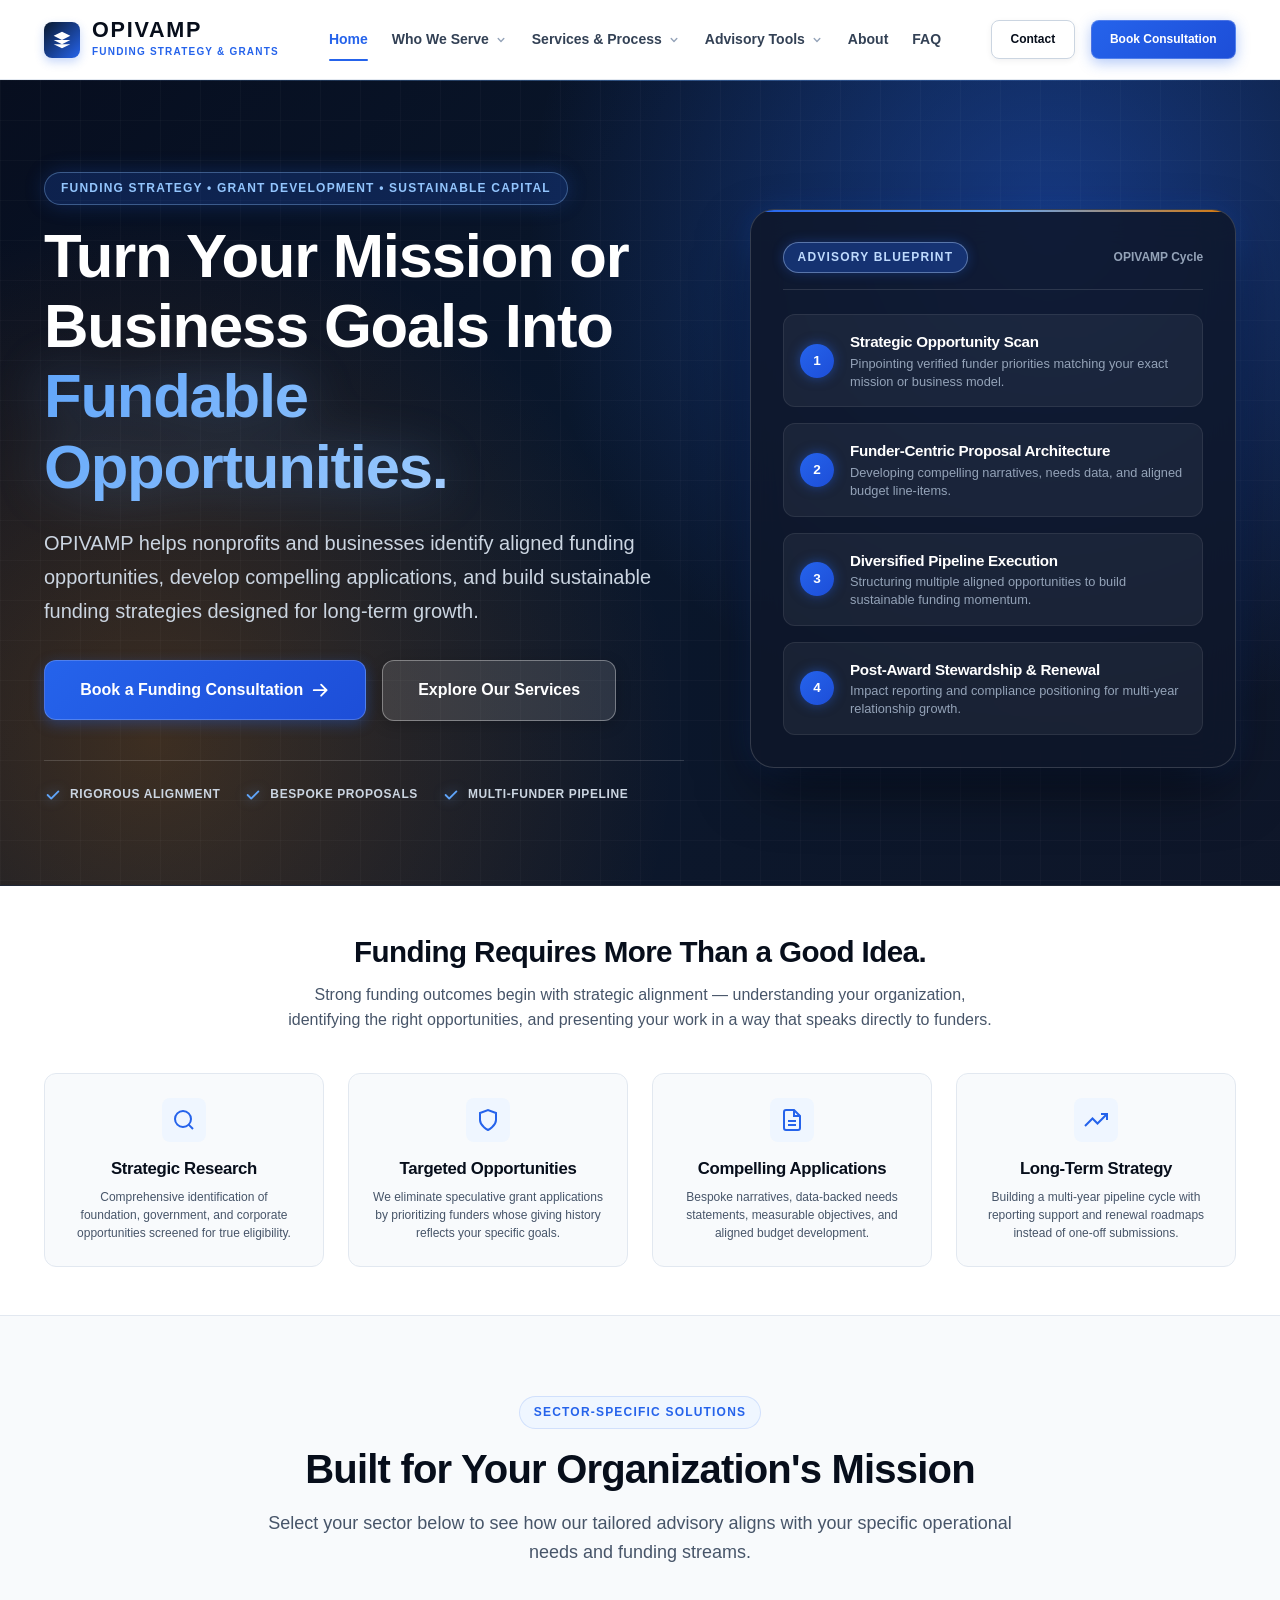
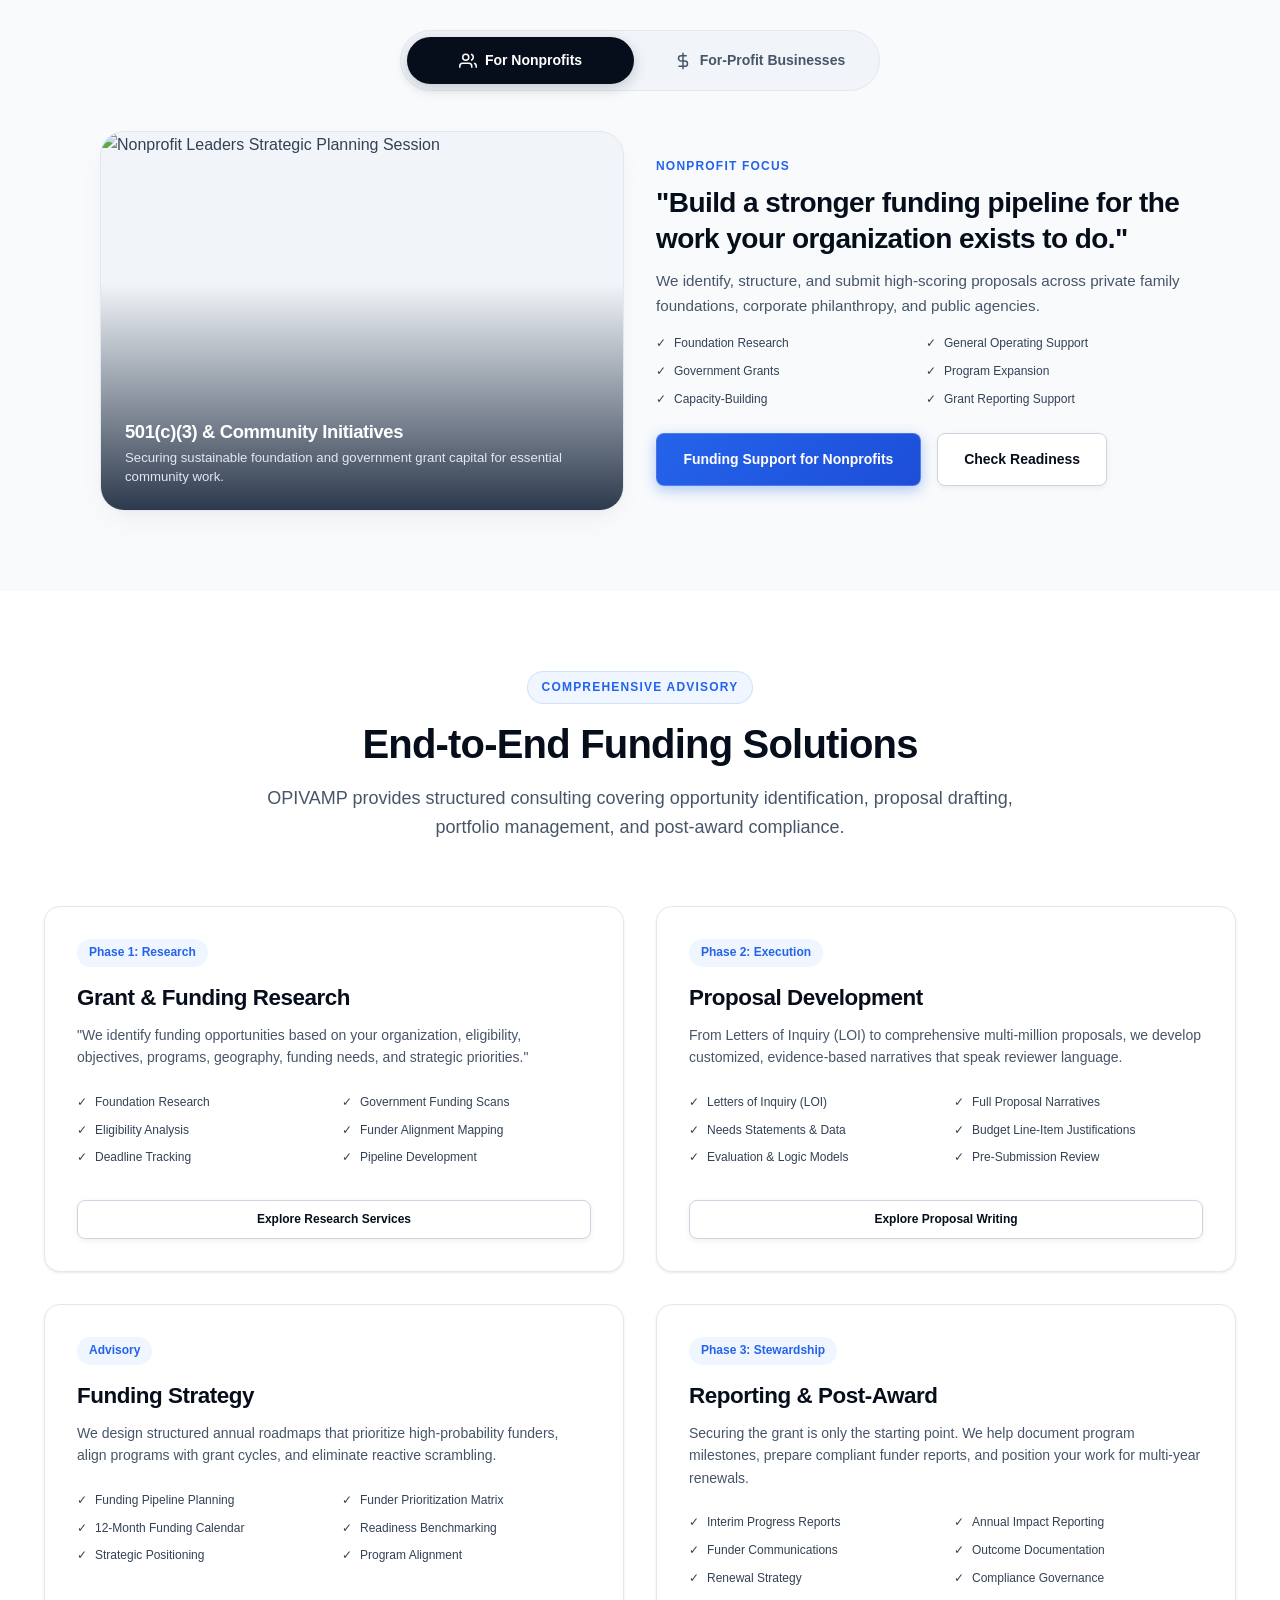
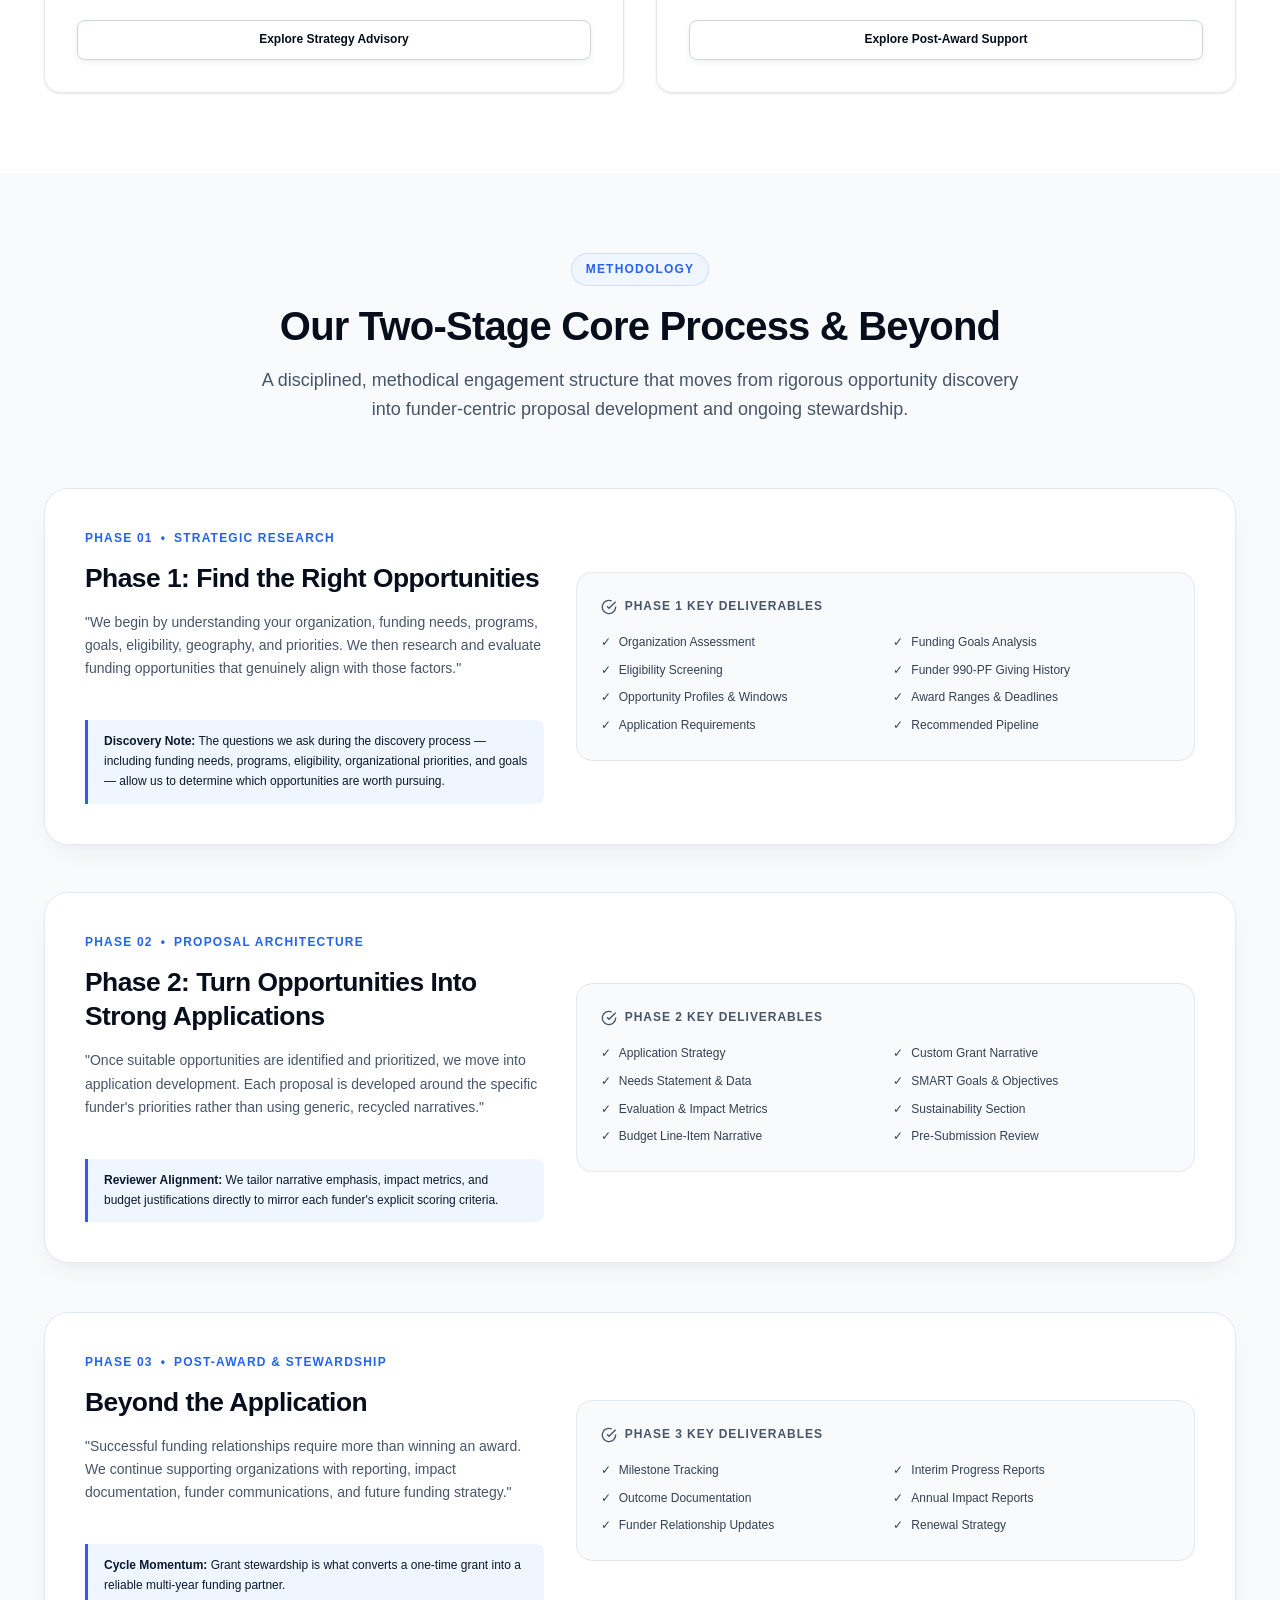
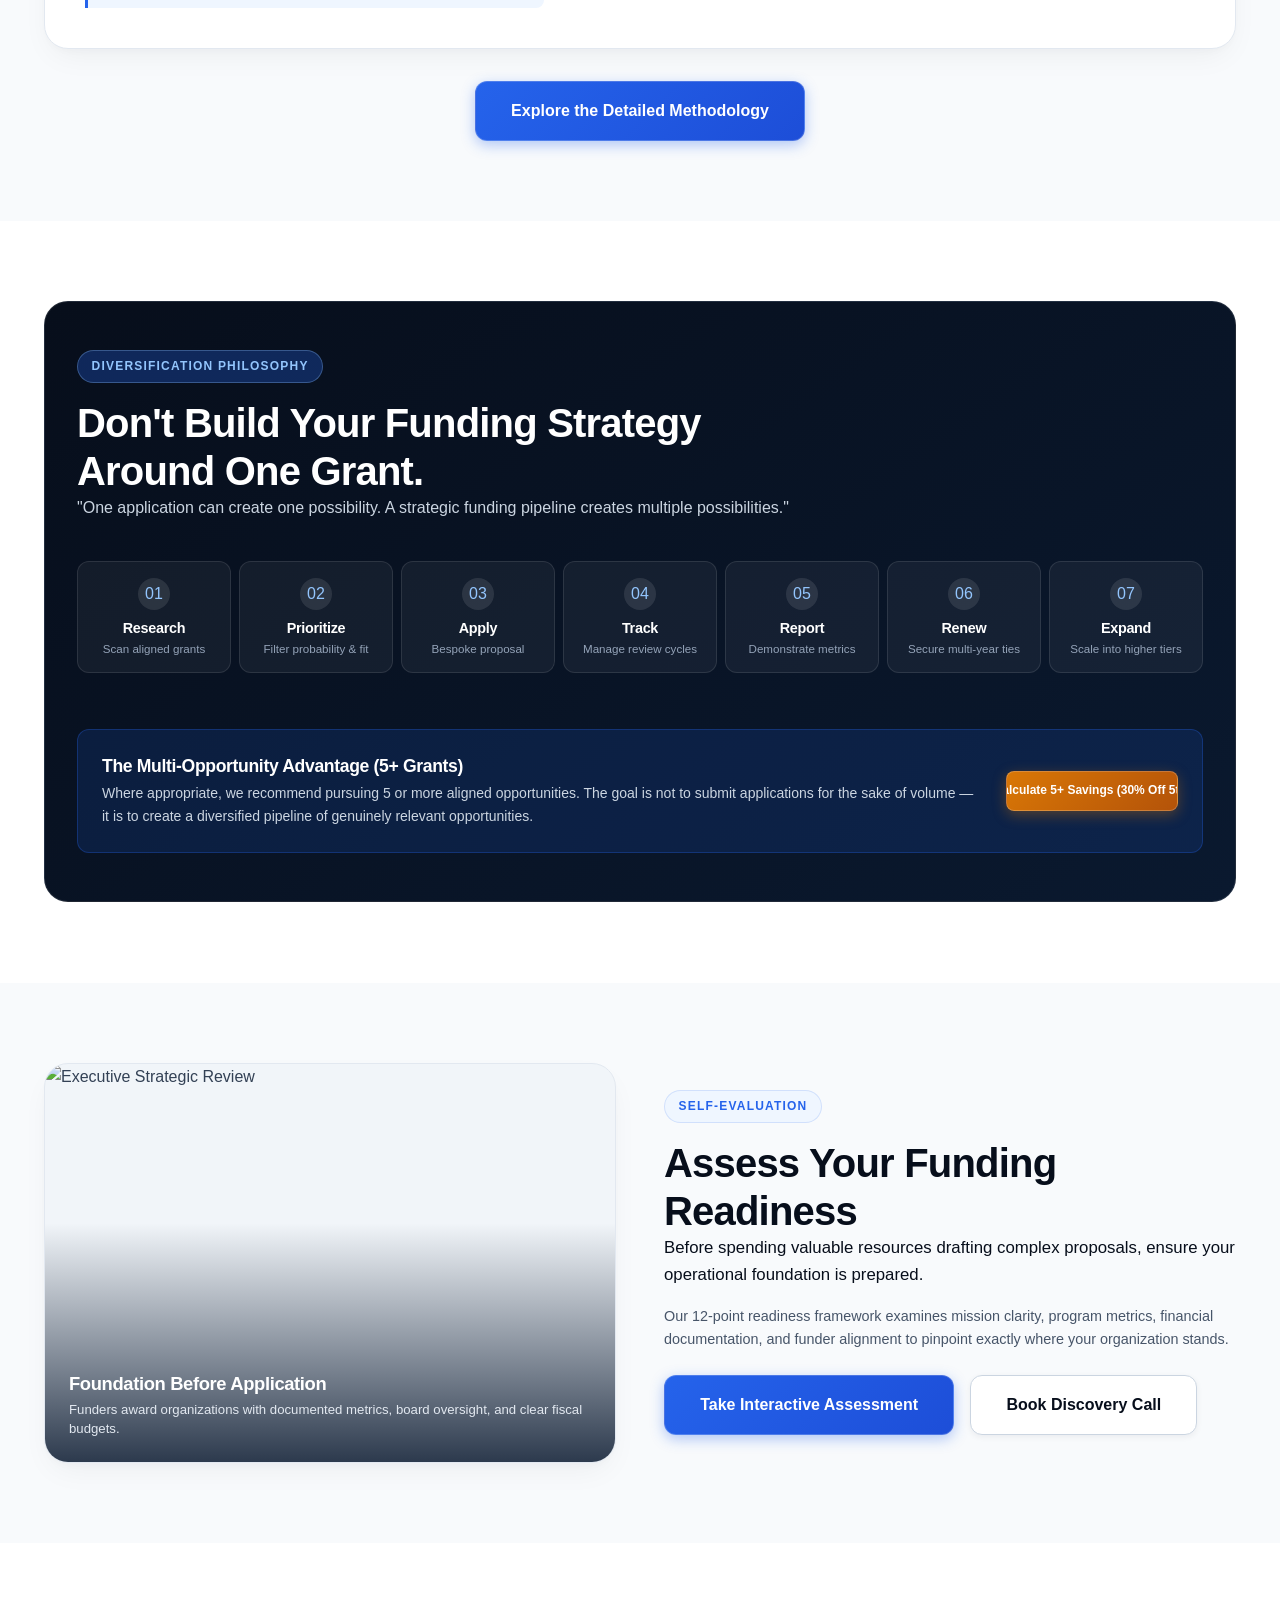
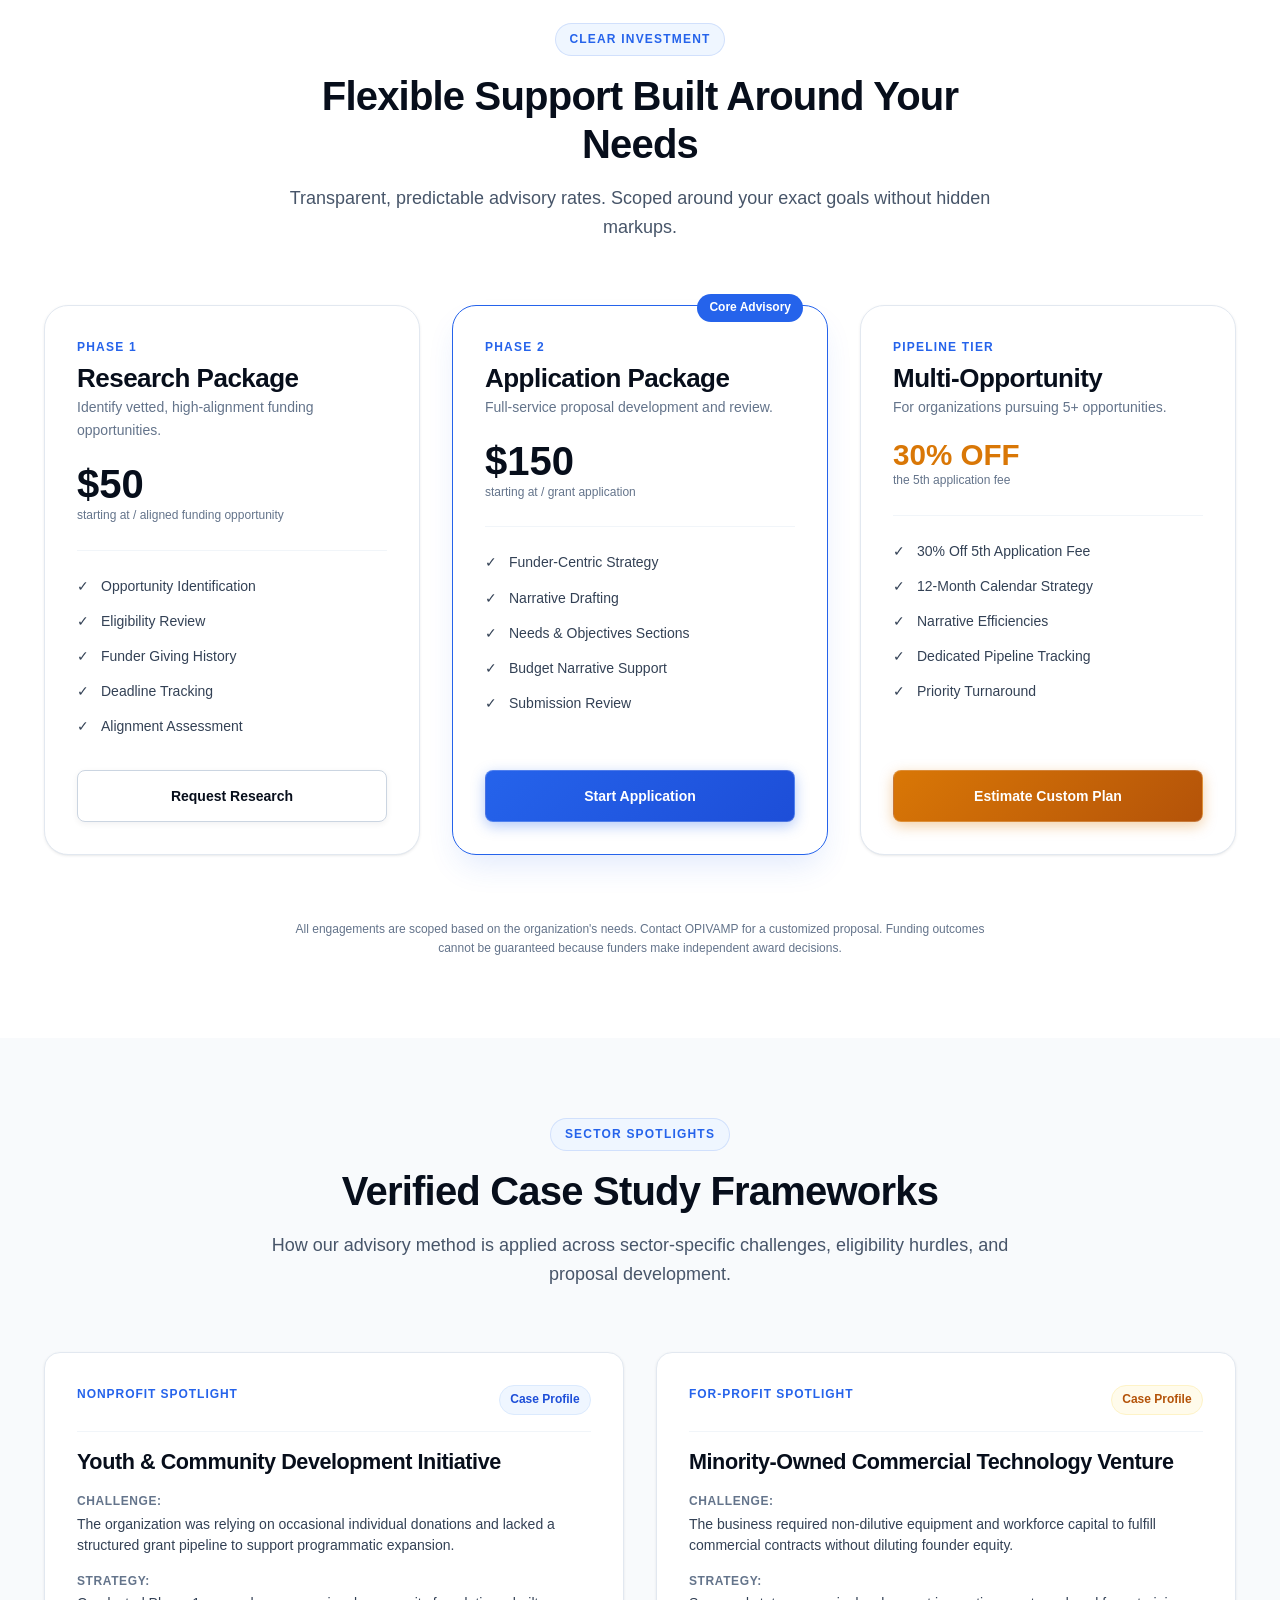
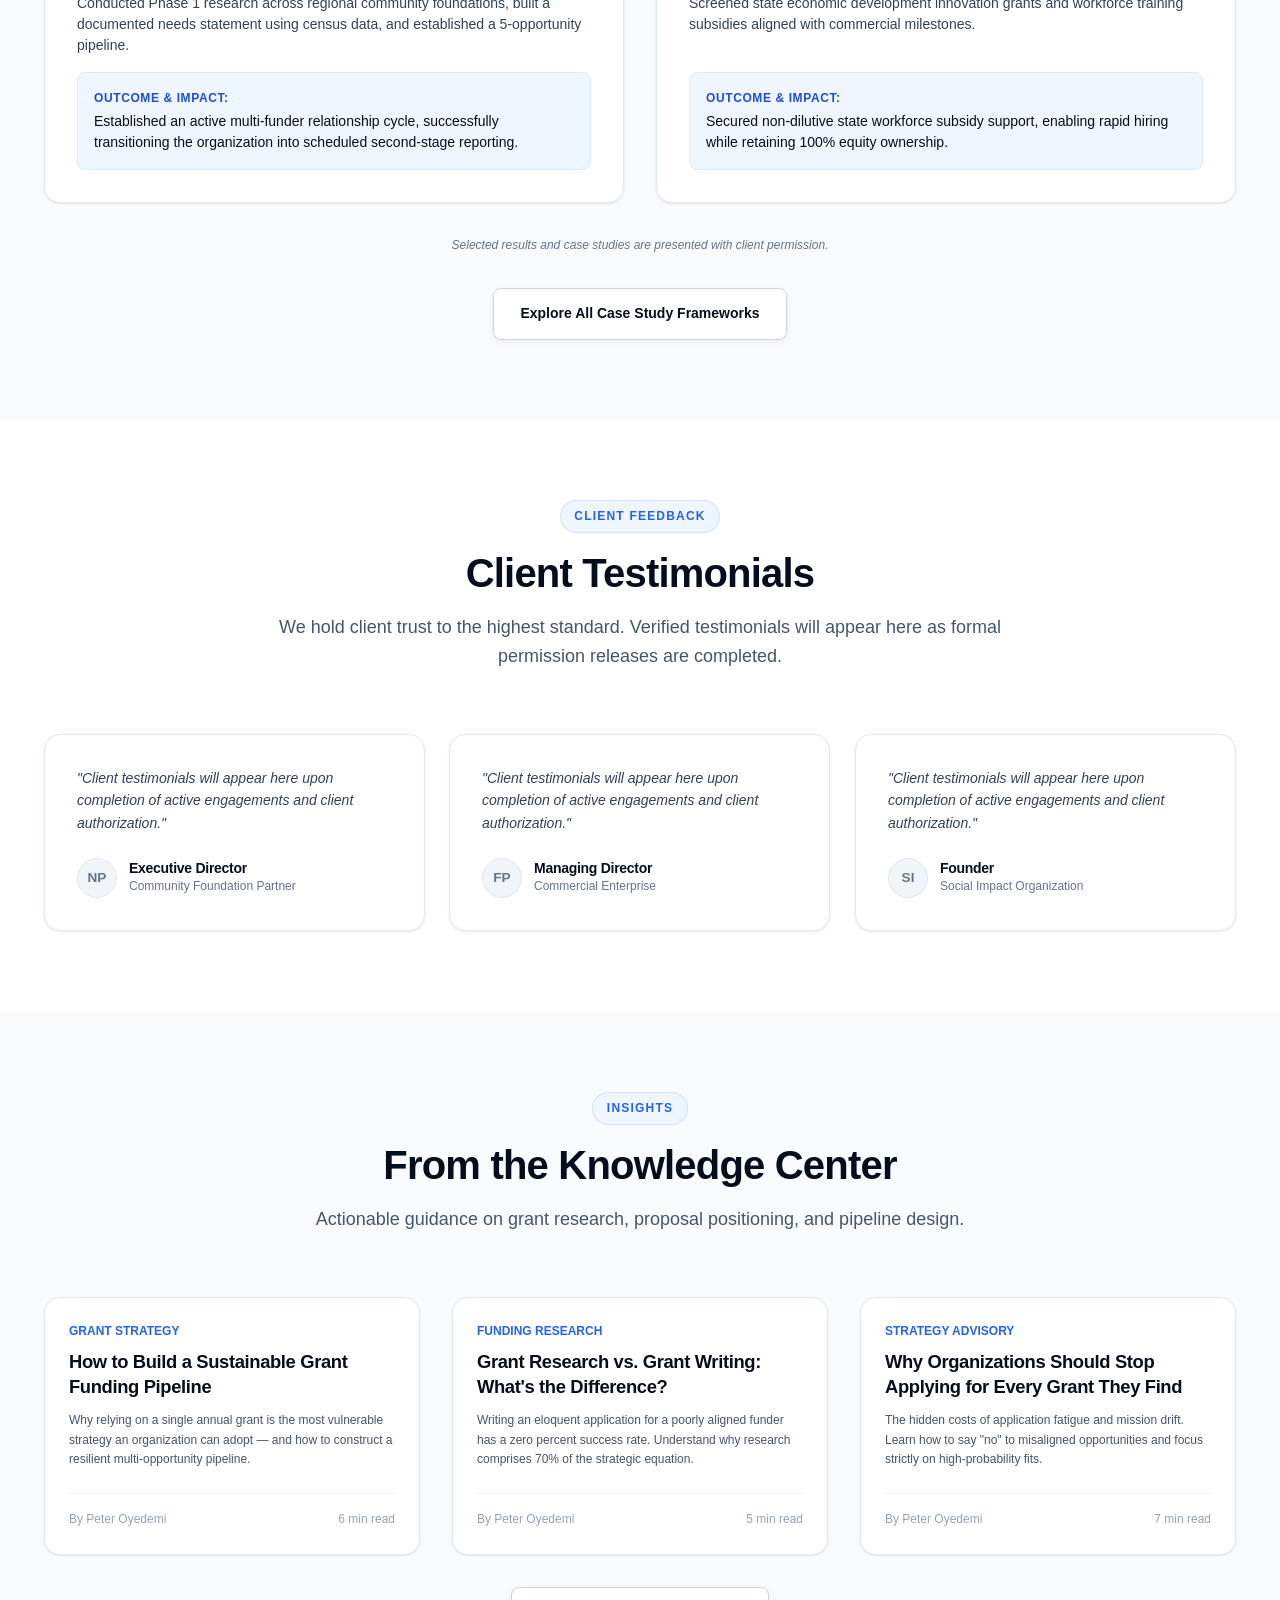
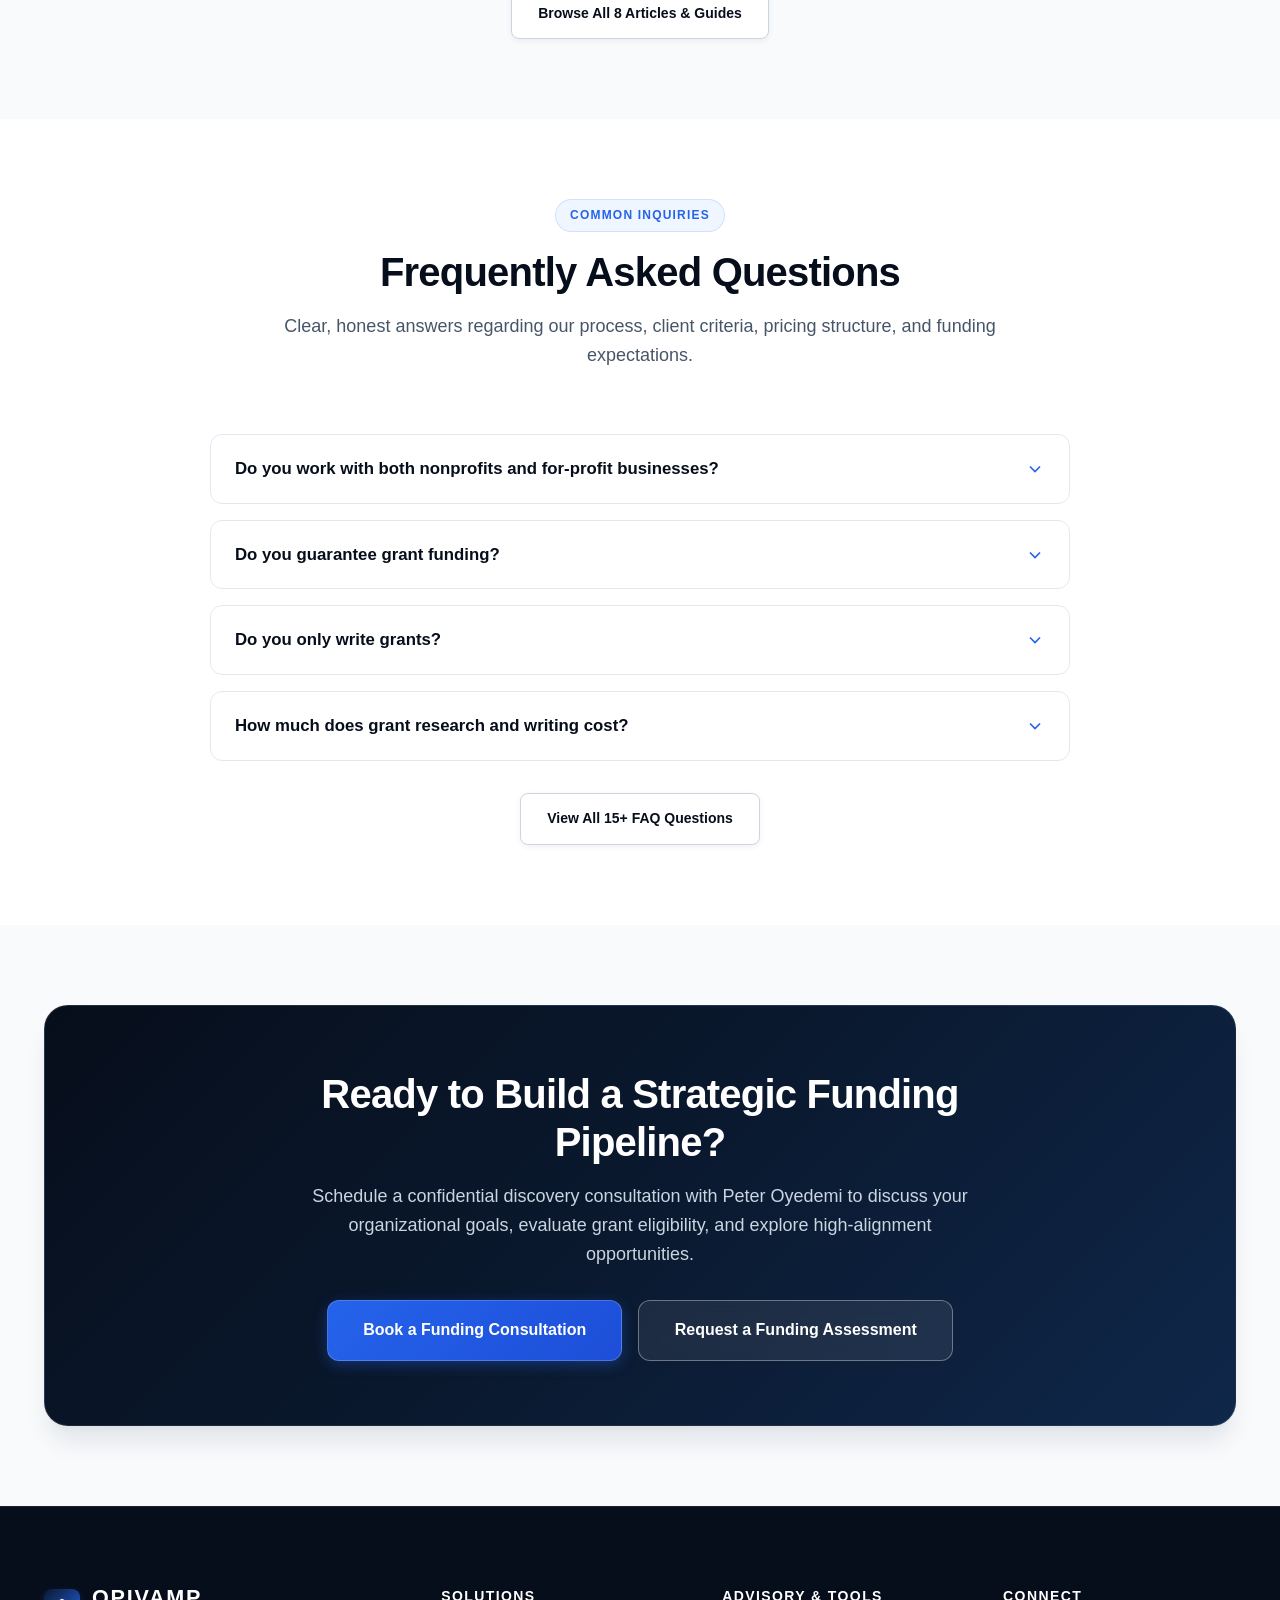
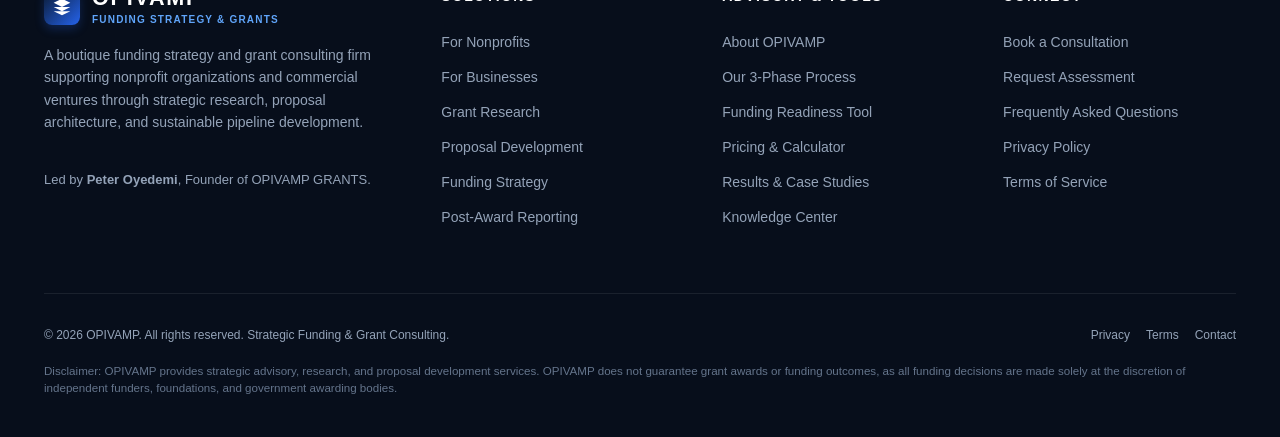
==== commit e1dd8e35: "Update founder name to Peter Oyedemi, add official portrait photo, and update founder bio across ent" ====
--- a/index.html
+++ b/index.html
@@ -26,7 +26,7 @@
     "name": "OPIVAMP",
     "founder": {
       "@type": "Person",
-      "name": "Victor Peter",
+      "name": "Peter Oyedemi",
       "jobTitle": "Founder & Funding Strategist"
     },
     "description": "Funding Strategy, Grant Research, Grant Writing, Application Support, and Funding Development.",
@@ -943,7 +943,7 @@
                 Why relying on a single annual grant is the most vulnerable strategy an organization can adopt — and how to construct a resilient multi-opportunity pipeline.
               </p>
               <div class="article-meta">
-                <span>By Victor Peter</span>
+                <span>By Peter Oyedemi</span>
                 <span>6 min read</span>
               </div>
             </div>
@@ -957,7 +957,7 @@
                 Writing an eloquent application for a poorly aligned funder has a zero percent success rate. Understand why research comprises 70% of the strategic equation.
               </p>
               <div class="article-meta">
-                <span>By Victor Peter</span>
+                <span>By Peter Oyedemi</span>
                 <span>5 min read</span>
               </div>
             </div>
@@ -971,7 +971,7 @@
                 The hidden costs of application fatigue and mission drift. Learn how to say "no" to misaligned opportunities and focus strictly on high-probability fits.
               </p>
               <div class="article-meta">
-                <span>By Victor Peter</span>
+                <span>By Peter Oyedemi</span>
                 <span>7 min read</span>
               </div>
             </div>
@@ -1050,7 +1050,7 @@
           <div class="cta-banner-content">
             <h2>Ready to Build a Strategic Funding Pipeline?</h2>
             <p>
-              Schedule a confidential discovery consultation with Victor Peter to discuss your organizational goals, evaluate grant eligibility, and explore high-alignment opportunities.
+              Schedule a confidential discovery consultation with Peter Oyedemi to discuss your organizational goals, evaluate grant eligibility, and explore high-alignment opportunities.
             </p>
             <div style="display: flex; justify-content: center; gap: var(--space-4); flex-wrap: wrap;">
               <a href="consultation.html" class="btn btn-primary btn-lg">
@@ -1085,7 +1085,7 @@
             A boutique funding strategy and grant consulting firm supporting nonprofit organizations and commercial ventures through strategic research, proposal architecture, and sustainable pipeline development.
           </p>
           <p style="font-size: 0.8125rem; color: #94a3b8;">
-            Led by <strong>Victor Peter</strong>, Founder & Funding Strategist.
+            Led by <strong>Peter Oyedemi</strong>, Founder of OPIVAMP GRANTS.
           </p>
         </div>
 
--- a/assets/css/components.css
+++ b/assets/css/components.css
@@ -2209,3 +2209,26 @@
   }
 }
 
+/* Form Loading & State Indicators */
+@keyframes spin {
+  from { transform: rotate(0deg); }
+  to { transform: rotate(360deg); }
+}
+
+.spinner {
+  display: inline-block;
+  width: 18px;
+  height: 18px;
+  border: 2.5px solid rgba(255, 255, 255, 0.3);
+  border-radius: 50%;
+  border-top-color: #ffffff;
+  animation: spin 0.8s linear infinite;
+  vertical-align: middle;
+}
+
+.btn:disabled {
+  opacity: 0.75;
+  cursor: not-allowed;
+  pointer-events: none;
+}
+
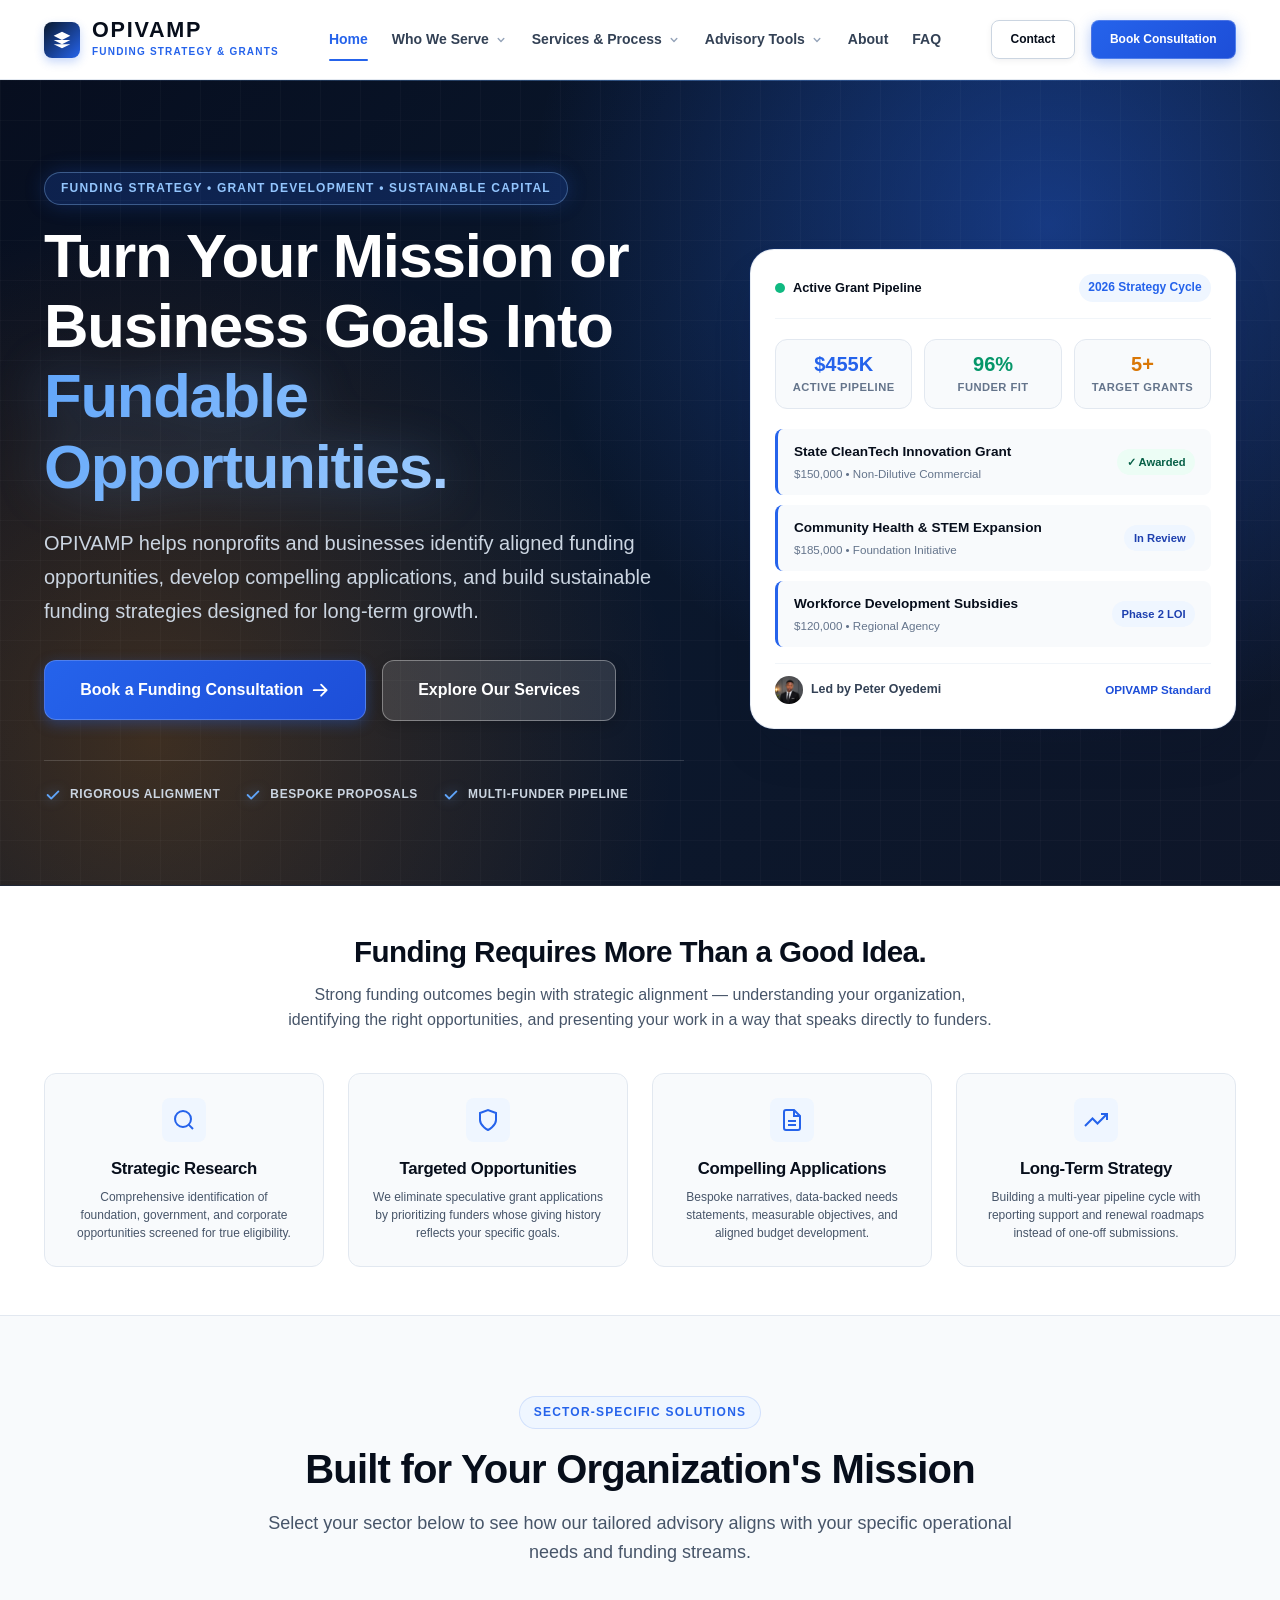
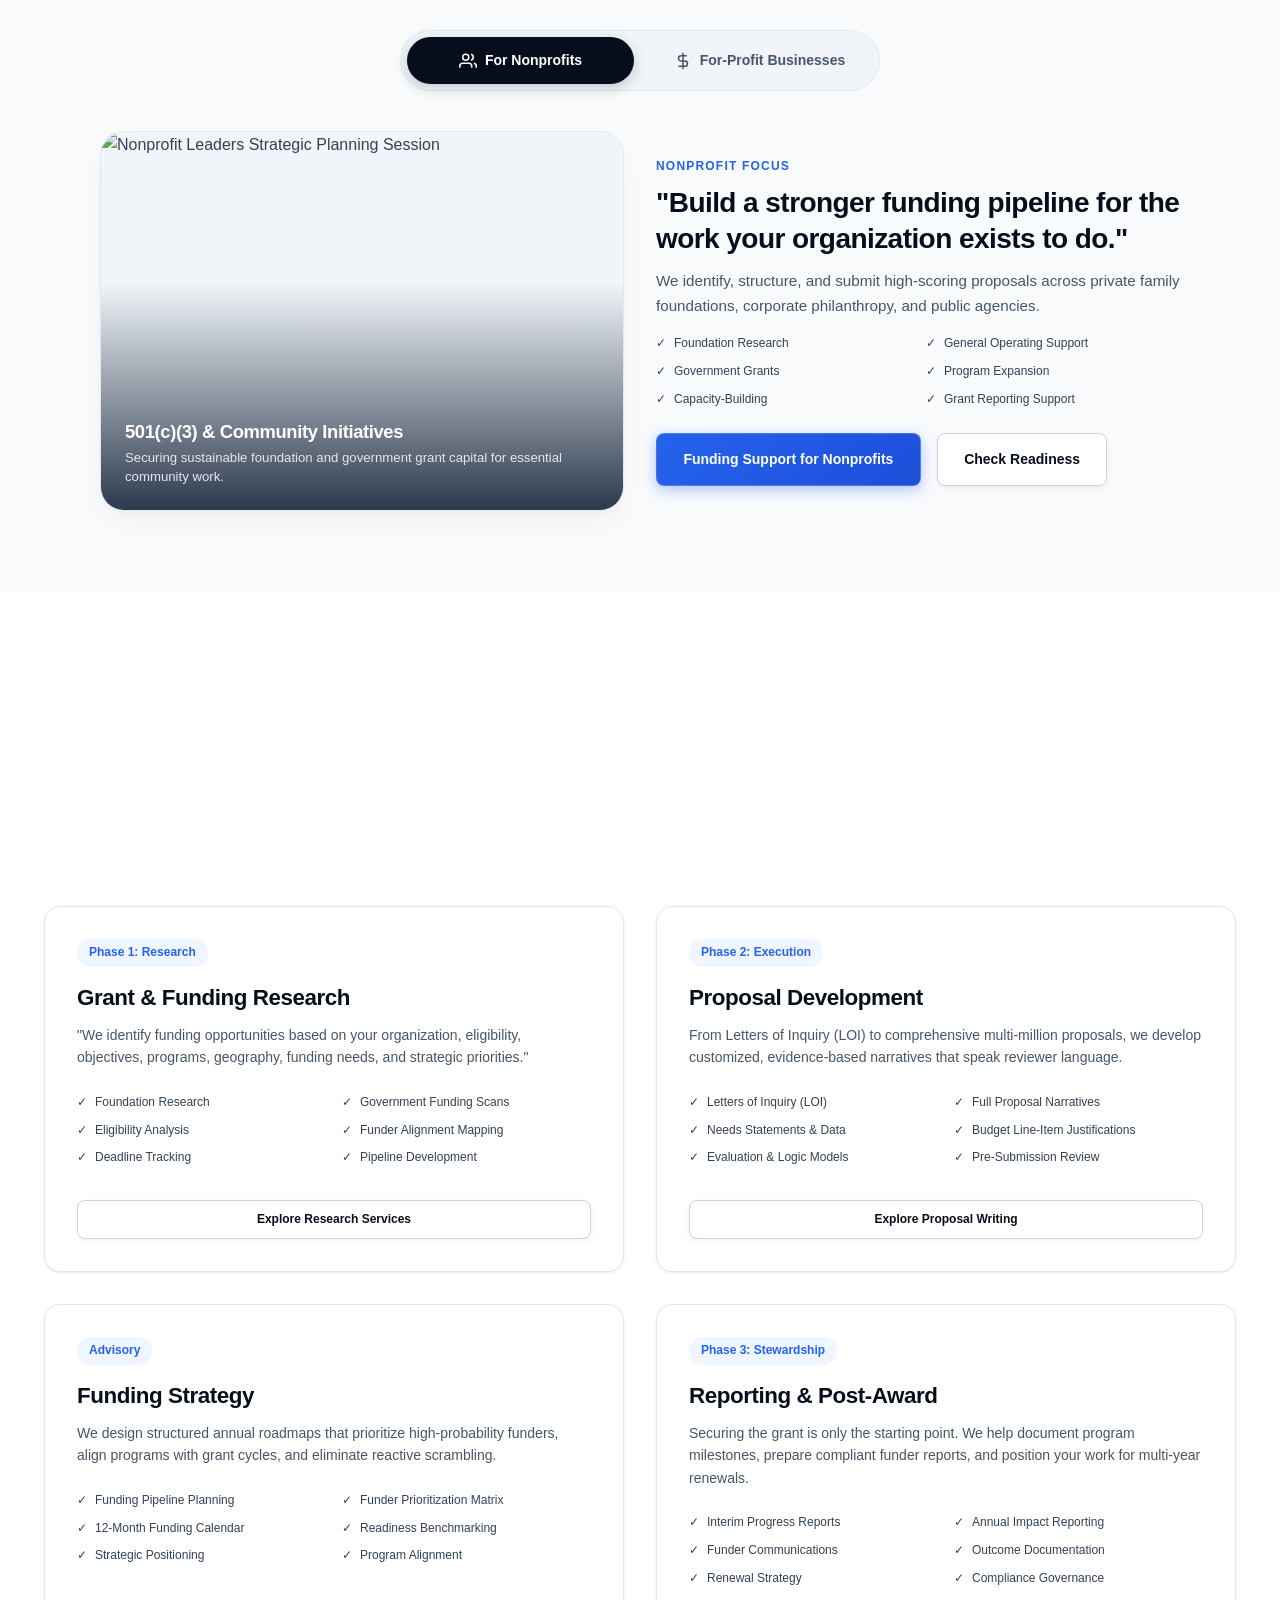
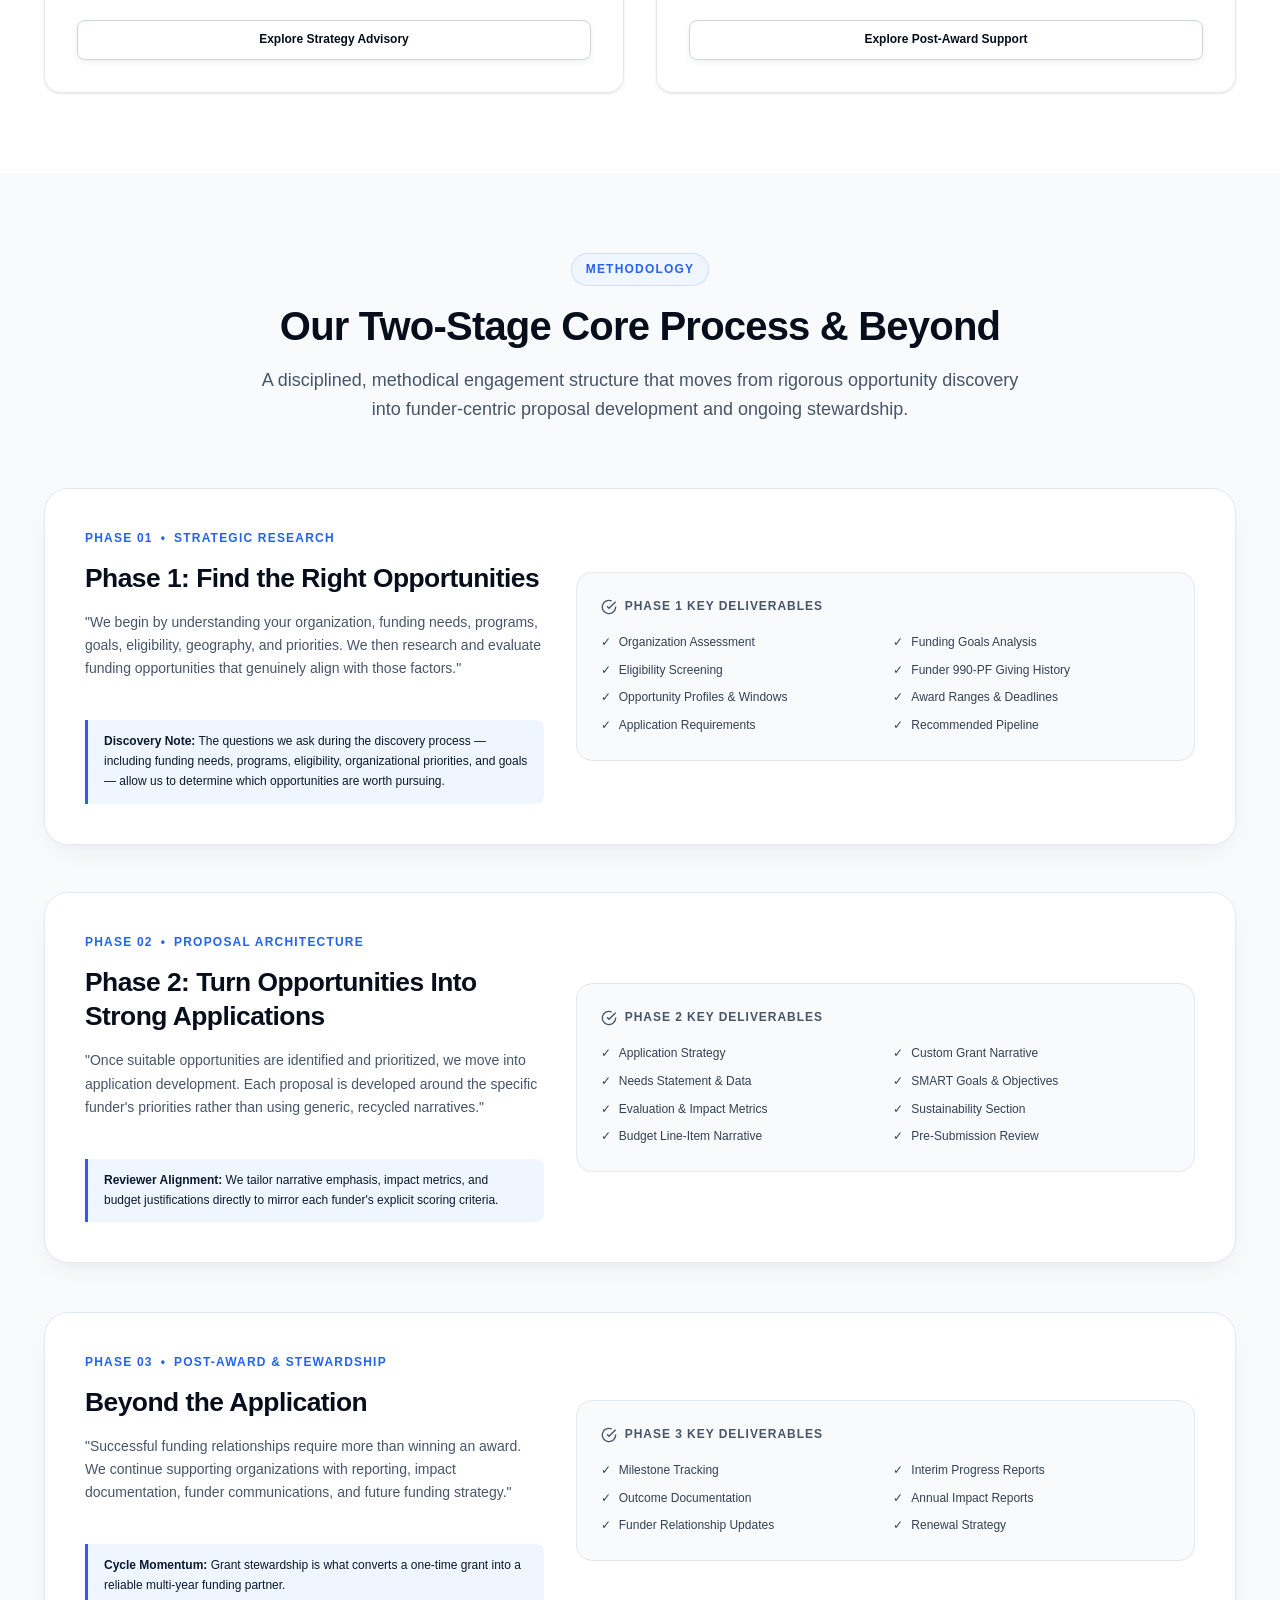
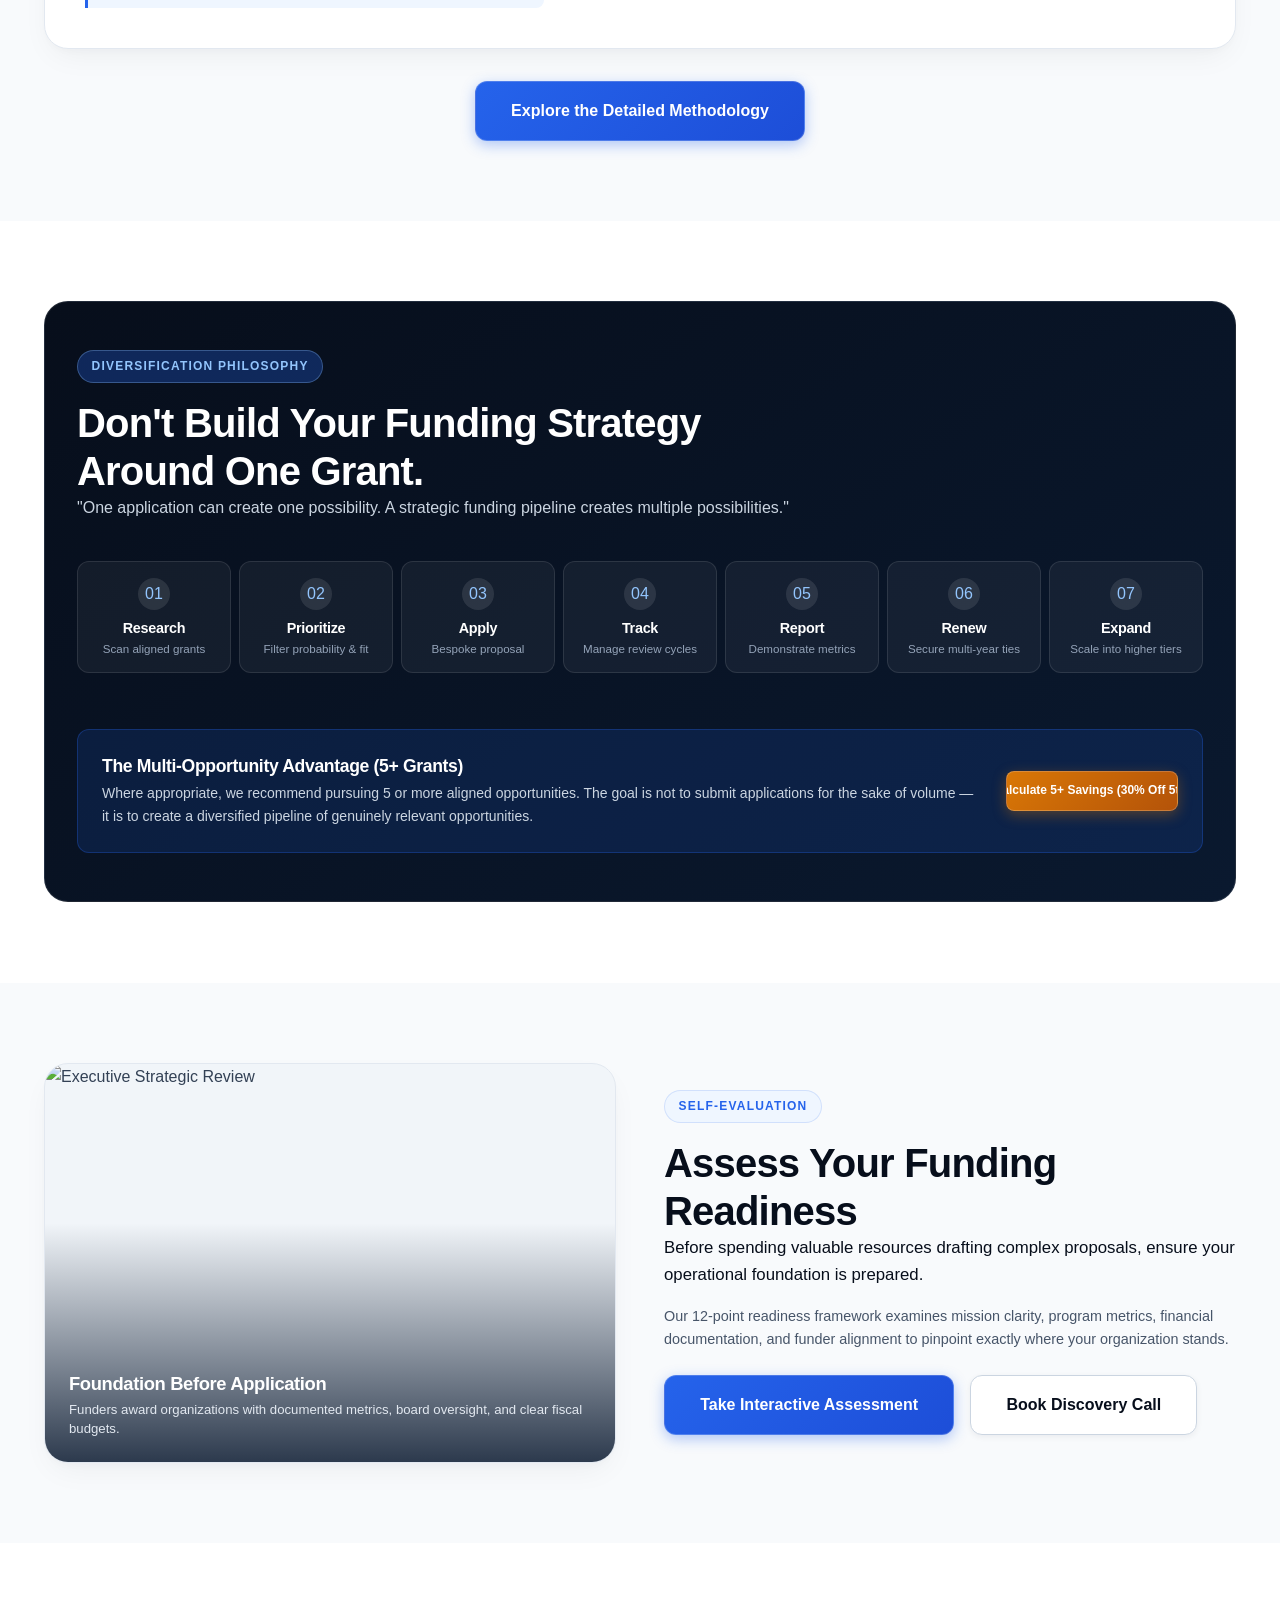
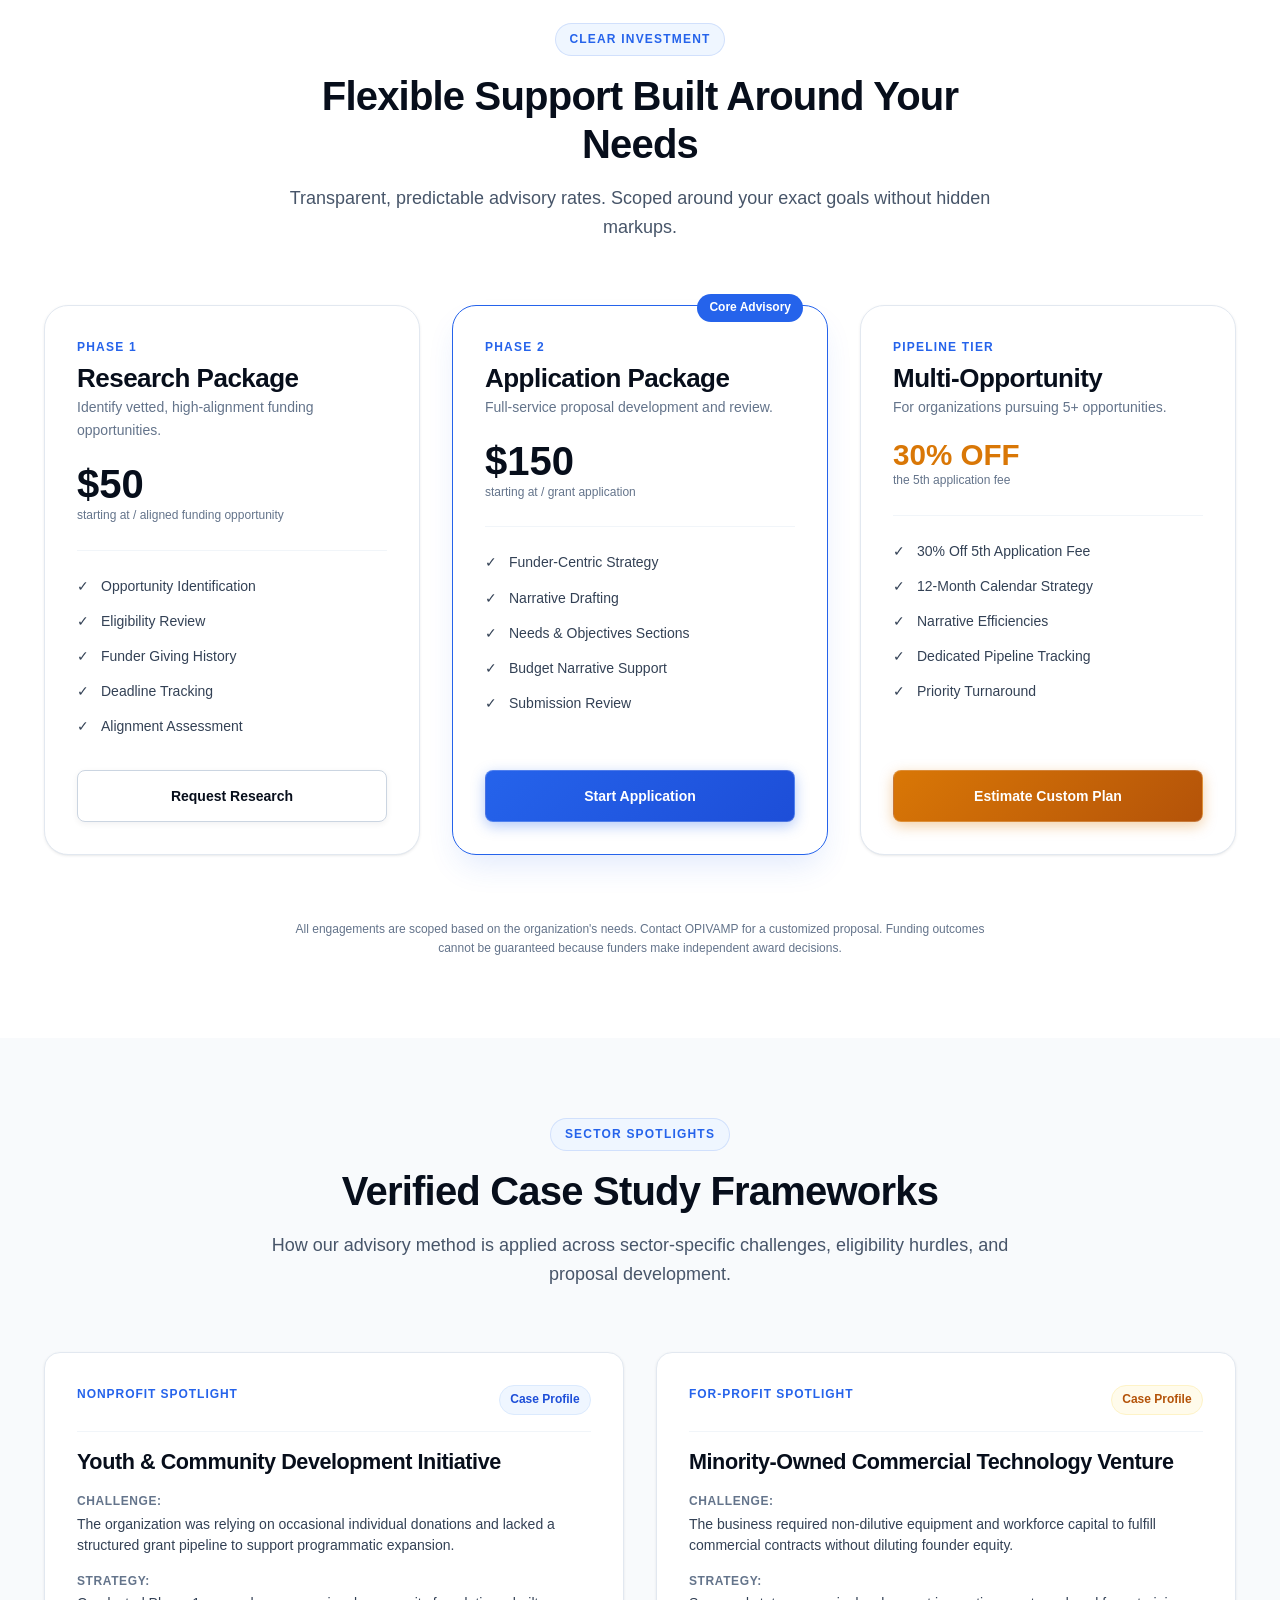
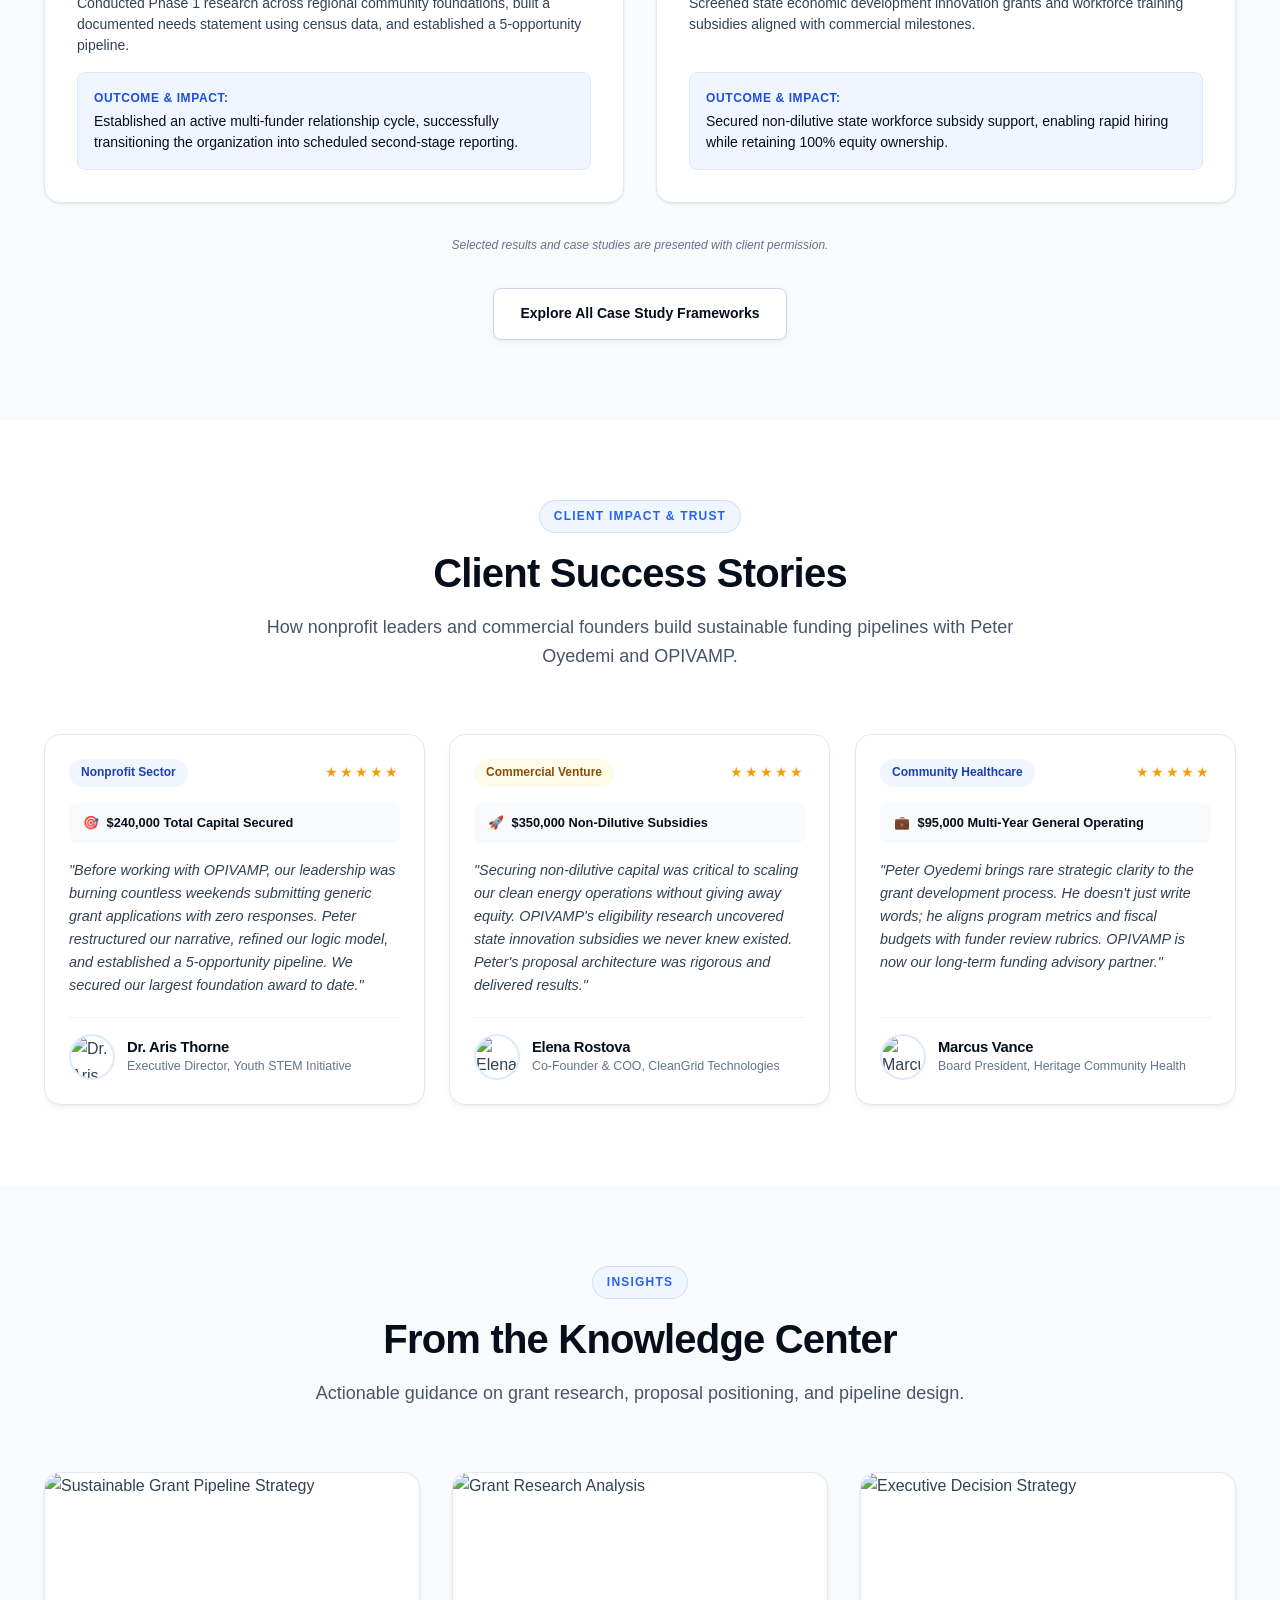
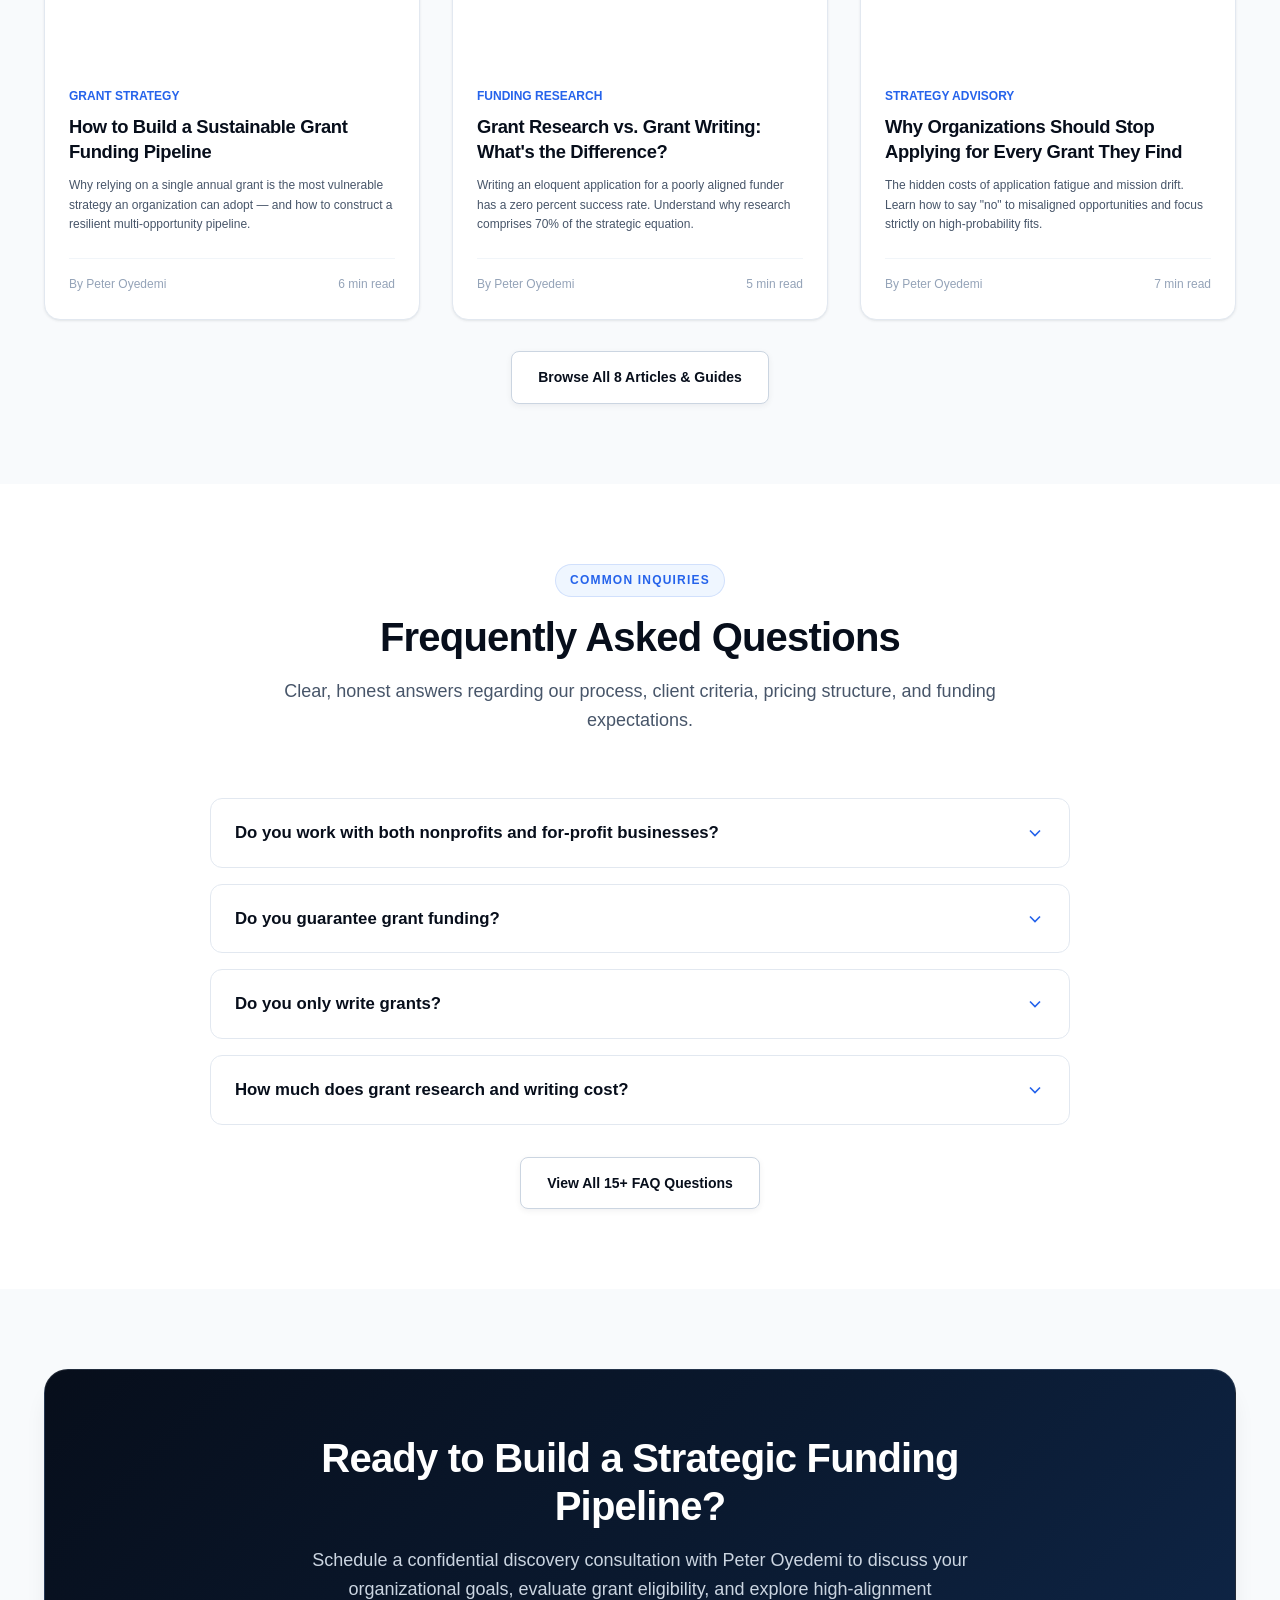
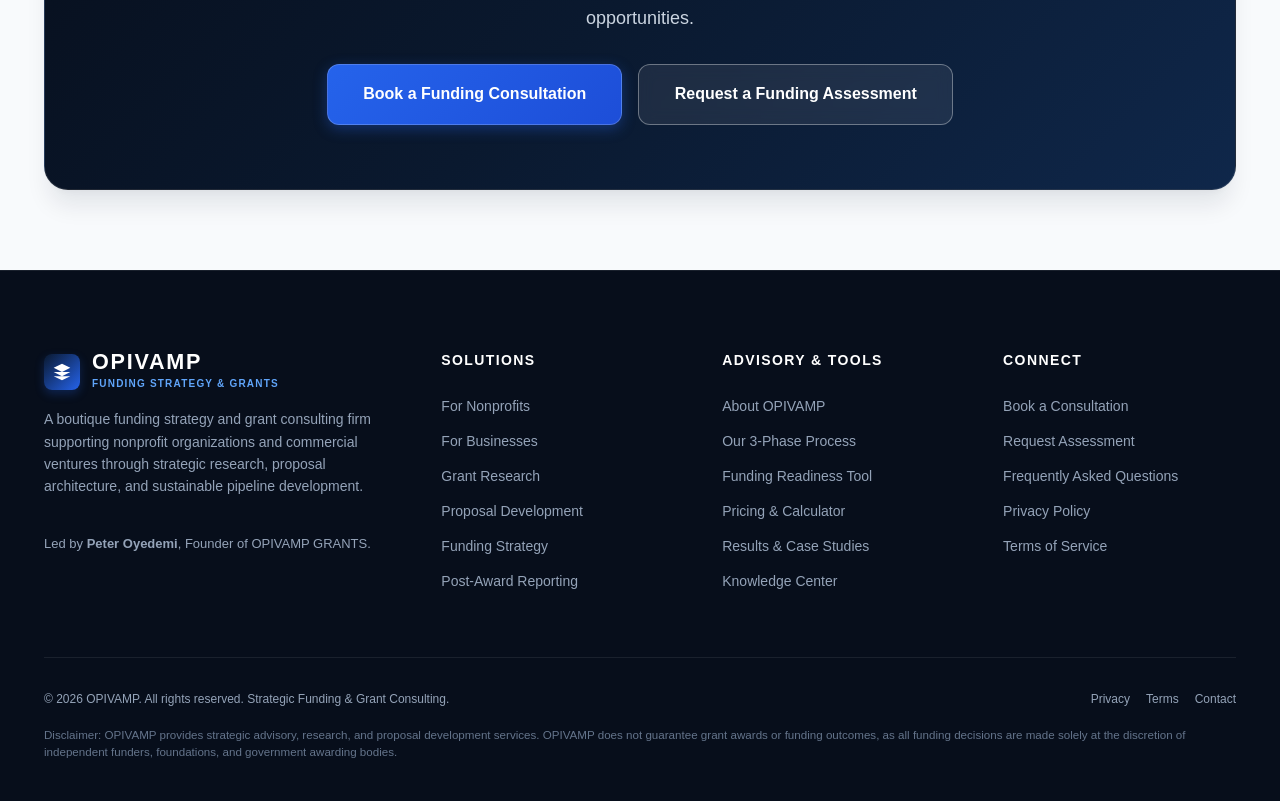
==== commit 058064ef: "Fix mobile responsiveness for Meet the Founder, redesign hero with interactive grant dashboard, over" ====
--- a/index.html
+++ b/index.html
@@ -237,42 +237,67 @@
           </div>
         </div>
 
-        <!-- Right Side: Interactive Floating Strategy Blueprint Visual -->
-        <div class="hero-visual-card animate-float reveal reveal-delay-2">
-          <div class="hero-visual-header">
-            <span class="hero-pill">Advisory Blueprint</span>
-            <span style="font-size: 0.75rem; color: #94a3b8; font-weight: 600;">OPIVAMP Cycle</span>
-          </div>
-
-          <div class="strategy-pathway-diagram">
-            <div class="pathway-step">
-              <div class="step-num">1</div>
-              <div class="step-content">
-                <h4>Strategic Opportunity Scan</h4>
-                <p>Pinpointing verified funder priorities matching your exact mission or business model.</p>
-              </div>
-            </div>
-            <div class="pathway-step">
-              <div class="step-num">2</div>
-              <div class="step-content">
-                <h4>Funder-Centric Proposal Architecture</h4>
-                <p>Developing compelling narratives, needs data, and aligned budget line-items.</p>
-              </div>
-            </div>
-            <div class="pathway-step">
-              <div class="step-num">3</div>
-              <div class="step-content">
-                <h4>Diversified Pipeline Execution</h4>
-                <p>Structuring multiple aligned opportunities to build sustainable funding momentum.</p>
-              </div>
-            </div>
-            <div class="pathway-step">
-              <div class="step-num">4</div>
-              <div class="step-content">
-                <h4>Post-Award Stewardship & Renewal</h4>
-                <p>Impact reporting and compliance positioning for multi-year relationship growth.</p>
-              </div>
-            </div>
+        <!-- Right Side: Interactive Strategic Grant Pipeline Mockup -->
+        <div class="hero-dashboard-mockup animate-float reveal reveal-delay-2">
+          <div class="dashboard-header-bar">
+            <div class="dashboard-status-indicator">
+              <div class="pulse-beacon"></div>
+              <span>Active Grant Pipeline</span>
+            </div>
+            <span style="font-size: 0.75rem; color: var(--color-blue-600); font-weight: 700; background: var(--color-blue-50); padding: 0.25rem 0.6rem; border-radius: var(--radius-full);">
+              2026 Strategy Cycle
+            </span>
+          </div>
+
+          <!-- Quick Metrics Grid -->
+          <div class="dashboard-stats-row">
+            <div class="dashboard-stat-mini">
+              <div class="stat-val" style="color: var(--color-blue-600);">$455K</div>
+              <div class="stat-lbl">Active Pipeline</div>
+            </div>
+            <div class="dashboard-stat-mini">
+              <div class="stat-val" style="color: var(--color-emerald-600, #059669);">96%</div>
+              <div class="stat-lbl">Funder Fit</div>
+            </div>
+            <div class="dashboard-stat-mini">
+              <div class="stat-val" style="color: var(--color-gold-600);">5+</div>
+              <div class="stat-lbl">Target Grants</div>
+            </div>
+          </div>
+
+          <!-- Live Pipeline Solicitations -->
+          <div style="margin-bottom: var(--space-4);">
+            <div class="active-grant-item">
+              <div>
+                <div class="active-grant-name">State CleanTech Innovation Grant</div>
+                <div class="active-grant-type">$150,000 • Non-Dilutive Commercial</div>
+              </div>
+              <span class="active-grant-tag approved">✓ Awarded</span>
+            </div>
+
+            <div class="active-grant-item">
+              <div>
+                <div class="active-grant-name">Community Health & STEM Expansion</div>
+                <div class="active-grant-type">$185,000 • Foundation Initiative</div>
+              </div>
+              <span class="active-grant-tag review">In Review</span>
+            </div>
+
+            <div class="active-grant-item">
+              <div>
+                <div class="active-grant-name">Workforce Development Subsidies</div>
+                <div class="active-grant-type">$120,000 • Regional Agency</div>
+              </div>
+              <span class="active-grant-tag review">Phase 2 LOI</span>
+            </div>
+          </div>
+
+          <div class="dashboard-founder-strip">
+            <div style="display: flex; align-items: center; gap: 8px;">
+              <img src="assets/images/peter-oyedemi.jpg" alt="Peter Oyedemi" style="width: 28px; height: 28px; border-radius: 50%; object-fit: cover; object-position: top center; border: 1.5px solid var(--color-blue-300);">
+              <span style="font-size: 0.775rem; color: var(--color-slate-700); font-weight: 600;">Led by Peter Oyedemi</span>
+            </div>
+            <span style="font-size: 0.725rem; color: var(--color-blue-700); font-weight: 700;">OPIVAMP Standard</span>
           </div>
         </div>
       </div>
@@ -368,7 +393,7 @@
                   We identify, structure, and submit high-scoring proposals across private family foundations, corporate philanthropy, and public agencies.
                 </p>
 
-                <div style="display: grid; grid-template-columns: repeat(2, 1fr); gap: var(--space-2) var(--space-4); margin-bottom: var(--space-6);">
+                <div class="responsive-check-grid">
                   <div class="service-check-item"><span>✓</span> Foundation Research</div>
                   <div class="service-check-item"><span>✓</span> General Operating Support</div>
                   <div class="service-check-item"><span>✓</span> Government Grants</div>
@@ -405,7 +430,7 @@
                   Scale your operations without surrendering equity or accumulating high-interest commercial debt.
                 </p>
 
-                <div style="display: grid; grid-template-columns: repeat(2, 1fr); gap: var(--space-2) var(--space-4); margin-bottom: var(--space-6);">
+                <div class="responsive-check-grid">
                   <div class="service-check-item"><span>✓</span> Equipment Acquisition</div>
                   <div class="service-check-item"><span>✓</span> Innovation & R&D Grants</div>
                   <div class="service-check-item"><span>✓</span> Workforce Training Subsidies</div>
@@ -871,51 +896,80 @@
       </div>
     </section>
 
-    <!-- 10. TESTIMONIALS PLACEHOLDER -->
+    <!-- 10. CLIENT TESTIMONIALS & IMPACT PROFILES -->
     <section class="section bg-white">
       <div class="container">
         <div class="section-header reveal">
-          <div class="section-eyebrow">Client Feedback</div>
-          <h2 class="section-title">Client Testimonials</h2>
+          <div class="section-eyebrow">Client Impact & Trust</div>
+          <h2 class="section-title">Client Success Stories</h2>
           <p class="section-subtitle">
-            We hold client trust to the highest standard. Verified testimonials will appear here as formal permission releases are completed.
+            How nonprofit leaders and commercial founders build sustainable funding pipelines with Peter Oyedemi and OPIVAMP.
           </p>
         </div>
 
-        <div class="testimonial-grid">
-          <div class="testimonial-card reveal reveal-delay-1">
-            <p class="testimonial-quote">
-              "Client testimonials will appear here upon completion of active engagements and client authorization."
+        <div class="client-success-grid">
+          <!-- Story 1 -->
+          <div class="client-success-card reveal reveal-delay-1">
+            <div class="client-card-top">
+              <span class="client-sector-pill nonprofit">Nonprofit Sector</span>
+              <div class="client-rating-stars">★★★★★</div>
+            </div>
+            <div class="client-impact-highlight">
+              <span>🎯</span>
+              <span>$240,000 Total Capital Secured</span>
+            </div>
+            <p class="client-quote-text">
+              "Before working with OPIVAMP, our leadership was burning countless weekends submitting generic grant applications with zero responses. Peter restructured our narrative, refined our logic model, and established a 5-opportunity pipeline. We secured our largest foundation award to date."
             </p>
-            <div class="testimonial-author">
-              <div class="author-avatar-placeholder">NP</div>
-              <div class="author-info">
-                <h5>Executive Director</h5>
-                <p>Community Foundation Partner</p>
-              </div>
-            </div>
-          </div>
-          <div class="testimonial-card reveal reveal-delay-2">
-            <p class="testimonial-quote">
-              "Client testimonials will appear here upon completion of active engagements and client authorization."
+            <div class="client-author-block">
+              <img src="https://images.unsplash.com/photo-1534528741775-53994a69daeb?auto=format&fit=crop&w=150&q=80" alt="Dr. Aris Thorne" class="client-author-avatar">
+              <div class="client-author-info">
+                <h5>Dr. Aris Thorne</h5>
+                <p>Executive Director, Youth STEM Initiative</p>
+              </div>
+            </div>
+          </div>
+
+          <!-- Story 2 -->
+          <div class="client-success-card reveal reveal-delay-2">
+            <div class="client-card-top">
+              <span class="client-sector-pill business">Commercial Venture</span>
+              <div class="client-rating-stars">★★★★★</div>
+            </div>
+            <div class="client-impact-highlight">
+              <span>🚀</span>
+              <span>$350,000 Non-Dilutive Subsidies</span>
+            </div>
+            <p class="client-quote-text">
+              "Securing non-dilutive capital was critical to scaling our clean energy operations without giving away equity. OPIVAMP's eligibility research uncovered state innovation subsidies we never knew existed. Peter's proposal architecture was rigorous and delivered results."
             </p>
-            <div class="testimonial-author">
-              <div class="author-avatar-placeholder">FP</div>
-              <div class="author-info">
-                <h5>Managing Director</h5>
-                <p>Commercial Enterprise</p>
-              </div>
-            </div>
-          </div>
-          <div class="testimonial-card reveal reveal-delay-3">
-            <p class="testimonial-quote">
-              "Client testimonials will appear here upon completion of active engagements and client authorization."
+            <div class="client-author-block">
+              <img src="https://images.unsplash.com/photo-1573496359142-b8d87734a5a2?auto=format&fit=crop&w=150&q=80" alt="Elena Rostova" class="client-author-avatar">
+              <div class="client-author-info">
+                <h5>Elena Rostova</h5>
+                <p>Co-Founder & COO, CleanGrid Technologies</p>
+              </div>
+            </div>
+          </div>
+
+          <!-- Story 3 -->
+          <div class="client-success-card reveal reveal-delay-3">
+            <div class="client-card-top">
+              <span class="client-sector-pill nonprofit">Community Healthcare</span>
+              <div class="client-rating-stars">★★★★★</div>
+            </div>
+            <div class="client-impact-highlight">
+              <span>💼</span>
+              <span>$95,000 Multi-Year General Operating</span>
+            </div>
+            <p class="client-quote-text">
+              "Peter Oyedemi brings rare strategic clarity to the grant development process. He doesn't just write words; he aligns program metrics and fiscal budgets with funder review rubrics. OPIVAMP is now our long-term funding advisory partner."
             </p>
-            <div class="testimonial-author">
-              <div class="author-avatar-placeholder">SI</div>
-              <div class="author-info">
-                <h5>Founder</h5>
-                <p>Social Impact Organization</p>
+            <div class="client-author-block">
+              <img src="https://images.unsplash.com/photo-1507003211169-0a1dd7228f2d?auto=format&fit=crop&w=150&q=80" alt="Marcus Vance" class="client-author-avatar">
+              <div class="client-author-info">
+                <h5>Marcus Vance</h5>
+                <p>Board President, Heritage Community Health</p>
               </div>
             </div>
           </div>
@@ -935,8 +989,9 @@
         </div>
 
         <div class="resources-grid">
-          <article class="article-card reveal reveal-delay-1">
-            <div class="article-body">
+          <article class="article-card reveal reveal-delay-1" style="overflow: hidden; padding: 0;">
+            <img src="https://images.unsplash.com/photo-1460925895917-afdab827c52f?auto=format&fit=crop&w=700&q=80" alt="Sustainable Grant Pipeline Strategy" class="article-card-cover">
+            <div class="article-body" style="padding: var(--space-6);">
               <div class="article-category">Grant Strategy</div>
               <h3 class="article-title">How to Build a Sustainable Grant Funding Pipeline</h3>
               <p class="article-excerpt">
@@ -949,8 +1004,9 @@
             </div>
           </article>
 
-          <article class="article-card reveal reveal-delay-2">
-            <div class="article-body">
+          <article class="article-card reveal reveal-delay-2" style="overflow: hidden; padding: 0;">
+            <img src="https://images.unsplash.com/photo-1551836022-d5d88e9218df?auto=format&fit=crop&w=700&q=80" alt="Grant Research Analysis" class="article-card-cover">
+            <div class="article-body" style="padding: var(--space-6);">
               <div class="article-category">Funding Research</div>
               <h3 class="article-title">Grant Research vs. Grant Writing: What's the Difference?</h3>
               <p class="article-excerpt">
@@ -963,8 +1019,9 @@
             </div>
           </article>
 
-          <article class="article-card reveal reveal-delay-3">
-            <div class="article-body">
+          <article class="article-card reveal reveal-delay-3" style="overflow: hidden; padding: 0;">
+            <img src="https://images.unsplash.com/photo-1507679799987-c73779587ccf?auto=format&fit=crop&w=700&q=80" alt="Executive Decision Strategy" class="article-card-cover">
+            <div class="article-body" style="padding: var(--space-6);">
               <div class="article-category">Strategy Advisory</div>
               <h3 class="article-title">Why Organizations Should Stop Applying for Every Grant They Find</h3>
               <p class="article-excerpt">
--- a/assets/css/components.css
+++ b/assets/css/components.css
@@ -2232,3 +2232,460 @@
   pointer-events: none;
 }
 
+/* ==========================================================================
+   FOUNDER PROFILE & MOBILE RESPONSIVENESS OVERHAUL
+   ========================================================================== */
+.founder-profile-card {
+  max-width: 920px;
+  margin: 0 auto;
+  padding: var(--space-10);
+  background: #ffffff;
+  border: 1px solid var(--color-slate-200);
+  border-radius: var(--radius-2xl);
+  box-shadow: 0 20px 40px -15px rgba(15, 23, 42, 0.08), 0 0 0 1px rgba(37, 99, 235, 0.05);
+  position: relative;
+  overflow: hidden;
+}
+
+.founder-profile-card::before {
+  content: '';
+  position: absolute;
+  top: 0;
+  left: 0;
+  width: 100%;
+  height: 5px;
+  background: linear-gradient(90deg, var(--color-blue-600) 0%, var(--color-gold-500) 100%);
+}
+
+.founder-profile-grid {
+  display: grid;
+  grid-template-columns: 220px 1fr;
+  gap: var(--space-8);
+  align-items: center;
+}
+
+.founder-avatar-wrap {
+  text-align: center;
+  position: relative;
+}
+
+.founder-portrait-img {
+  width: 160px;
+  height: 160px;
+  border-radius: 50%;
+  object-fit: cover;
+  object-position: top center;
+  margin: 0 auto var(--space-3);
+  box-shadow: 0 12px 28px -4px rgba(15, 23, 42, 0.2), 0 0 0 4px #ffffff, 0 0 0 7px var(--color-blue-200);
+  display: block;
+  transition: transform var(--transition-base);
+}
+
+.founder-portrait-img:hover {
+  transform: scale(1.03);
+}
+
+.founder-status-badge {
+  display: inline-flex;
+  align-items: center;
+  gap: 6px;
+  font-size: 0.75rem;
+  font-weight: 700;
+  color: var(--color-blue-700);
+  background: var(--color-blue-50);
+  border: 1px solid var(--color-blue-200);
+  padding: 0.35rem 0.75rem;
+  border-radius: var(--radius-full);
+}
+
+.founder-status-dot {
+  width: 8px;
+  height: 8px;
+  border-radius: 50%;
+  background-color: var(--color-emerald-500, #10b981);
+  box-shadow: 0 0 0 3px rgba(16, 185, 129, 0.2);
+}
+
+.founder-header-area h3 {
+  font-size: 1.85rem;
+  color: var(--color-navy-950);
+  margin-bottom: var(--space-1);
+  letter-spacing: -0.01em;
+}
+
+.founder-header-role {
+  font-size: 1rem;
+  font-weight: 600;
+  color: var(--color-blue-600);
+  margin-bottom: var(--space-4);
+  display: flex;
+  align-items: center;
+  gap: 8px;
+  flex-wrap: wrap;
+}
+
+.founder-pill-tags {
+  display: flex;
+  flex-wrap: wrap;
+  gap: 8px;
+  margin-bottom: var(--space-4);
+}
+
+.founder-pill-tag {
+  display: inline-flex;
+  align-items: center;
+  gap: 5px;
+  background: var(--color-slate-100);
+  color: var(--color-slate-700);
+  font-size: 0.8rem;
+  font-weight: 600;
+  padding: 0.3rem 0.75rem;
+  border-radius: var(--radius-full);
+  border: 1px solid var(--color-slate-200);
+}
+
+.founder-pill-tag svg {
+  width: 14px;
+  height: 14px;
+  color: var(--color-blue-600);
+}
+
+.founder-bio-text {
+  font-size: 0.95rem;
+  color: var(--color-slate-700);
+  line-height: 1.7;
+  margin-bottom: var(--space-4);
+}
+
+.founder-quote-box {
+  background: var(--color-slate-50);
+  border-left: 3px solid var(--color-blue-600);
+  padding: var(--space-4) var(--space-5);
+  border-radius: 0 var(--radius-lg) var(--radius-lg) 0;
+  margin-bottom: var(--space-5);
+  font-size: 0.875rem;
+  color: var(--color-slate-600);
+  font-style: italic;
+  line-height: 1.6;
+}
+
+.founder-action-bar {
+  display: flex;
+  align-items: center;
+  gap: var(--space-4);
+  flex-wrap: wrap;
+}
+
+@media (max-width: 768px) {
+  .founder-profile-card {
+    padding: var(--space-6) var(--space-4);
+    border-radius: var(--radius-xl);
+  }
+  .founder-profile-grid {
+    grid-template-columns: 1fr;
+    text-align: center;
+    gap: var(--space-5);
+  }
+  .founder-portrait-img {
+    width: 135px;
+    height: 135px;
+  }
+  .founder-header-role {
+    justify-content: center;
+    font-size: 0.95rem;
+  }
+  .founder-pill-tags {
+    justify-content: center;
+  }
+  .founder-quote-box {
+    text-align: left;
+    padding: var(--space-3) var(--space-4);
+  }
+  .founder-action-bar {
+    justify-content: center;
+    flex-direction: column;
+    width: 100%;
+  }
+  .founder-action-bar .btn {
+    width: 100%;
+  }
+}
+
+/* ==========================================================================
+   LIVELY HERO PREVIEW DASHBOARD & METRICS
+   ========================================================================== */
+.hero-dashboard-mockup {
+  background: #ffffff;
+  border-radius: var(--radius-2xl);
+  border: 1px solid rgba(226, 232, 240, 0.8);
+  box-shadow: 0 25px 50px -12px rgba(15, 23, 42, 0.15), 0 0 0 1px rgba(37, 99, 235, 0.08);
+  padding: var(--space-6);
+  position: relative;
+  overflow: hidden;
+}
+
+.dashboard-header-bar {
+  display: flex;
+  align-items: center;
+  justify-content: space-between;
+  border-bottom: 1px solid var(--color-slate-100);
+  padding-bottom: var(--space-4);
+  margin-bottom: var(--space-5);
+}
+
+.dashboard-status-indicator {
+  display: flex;
+  align-items: center;
+  gap: 8px;
+  font-size: 0.8rem;
+  font-weight: 700;
+  color: var(--color-navy-950);
+}
+
+.pulse-beacon {
+  width: 10px;
+  height: 10px;
+  border-radius: 50%;
+  background-color: #10b981;
+  box-shadow: 0 0 0 0 rgba(16, 185, 129, 0.7);
+  animation: pulse-ring 1.8s infinite;
+}
+
+@keyframes pulse-ring {
+  0% { transform: scale(0.95); box-shadow: 0 0 0 0 rgba(16, 185, 129, 0.7); }
+  70% { transform: scale(1); box-shadow: 0 0 0 8px rgba(16, 185, 129, 0); }
+  100% { transform: scale(0.95); box-shadow: 0 0 0 0 rgba(16, 185, 129, 0); }
+}
+
+.dashboard-stats-row {
+  display: grid;
+  grid-template-columns: repeat(3, 1fr);
+  gap: var(--space-3);
+  margin-bottom: var(--space-5);
+}
+
+.dashboard-stat-mini {
+  background: var(--color-slate-50);
+  border: 1px solid var(--color-slate-200);
+  border-radius: var(--radius-lg);
+  padding: var(--space-3);
+  text-align: center;
+}
+
+.dashboard-stat-mini .stat-val {
+  font-size: 1.25rem;
+  font-weight: 800;
+  color: var(--color-navy-950);
+  line-height: 1.2;
+}
+
+.dashboard-stat-mini .stat-lbl {
+  font-size: 0.7rem;
+  font-weight: 600;
+  color: var(--color-slate-500);
+  text-transform: uppercase;
+  letter-spacing: 0.04em;
+  margin-top: 2px;
+}
+
+.active-grant-item {
+  background: #f8fafc;
+  border-radius: var(--radius-md);
+  border-left: 3px solid var(--color-blue-600);
+  padding: 0.75rem 1rem;
+  margin-bottom: 0.65rem;
+  display: flex;
+  align-items: center;
+  justify-content: space-between;
+  gap: var(--space-3);
+  transition: all var(--transition-fast);
+}
+
+.active-grant-item:hover {
+  background: #f1f5f9;
+  transform: translateX(2px);
+}
+
+.active-grant-name {
+  font-size: 0.85rem;
+  font-weight: 700;
+  color: var(--color-navy-950);
+}
+
+.active-grant-type {
+  font-size: 0.725rem;
+  color: var(--color-slate-500);
+}
+
+.active-grant-tag {
+  font-size: 0.7rem;
+  font-weight: 700;
+  padding: 0.25rem 0.6rem;
+  border-radius: var(--radius-full);
+}
+
+.active-grant-tag.approved {
+  background: #ecfdf5;
+  color: #065f46;
+}
+
+.active-grant-tag.review {
+  background: #eff6ff;
+  color: #1e40af;
+}
+
+.dashboard-founder-strip {
+  margin-top: var(--space-4);
+  padding-top: var(--space-3);
+  border-top: 1px solid var(--color-slate-100);
+  display: flex;
+  align-items: center;
+  justify-content: space-between;
+  font-size: 0.8rem;
+}
+
+/* ==========================================================================
+   CLIENT SUCCESS SPOTLIGHTS (TESTIMONIALS REPLACEMENT)
+   ========================================================================== */
+.client-success-grid {
+  display: grid;
+  grid-template-columns: repeat(3, 1fr);
+  gap: var(--space-6);
+  margin-top: var(--space-8);
+}
+
+.client-success-card {
+  background: #ffffff;
+  border: 1px solid var(--color-slate-200);
+  border-radius: var(--radius-xl);
+  padding: var(--space-6);
+  display: flex;
+  flex-direction: column;
+  box-shadow: 0 4px 6px -1px rgba(0, 0, 0, 0.05), 0 2px 4px -2px rgba(0, 0, 0, 0.05);
+  transition: all var(--transition-base);
+  position: relative;
+}
+
+.client-success-card:hover {
+  transform: translateY(-4px);
+  border-color: var(--color-blue-400);
+  box-shadow: 0 20px 25px -5px rgba(15, 23, 42, 0.1), 0 8px 10px -6px rgba(15, 23, 42, 0.05);
+}
+
+.client-card-top {
+  display: flex;
+  align-items: center;
+  justify-content: space-between;
+  margin-bottom: var(--space-4);
+}
+
+.client-sector-pill {
+  font-size: 0.75rem;
+  font-weight: 700;
+  padding: 0.25rem 0.75rem;
+  border-radius: var(--radius-full);
+}
+
+.client-sector-pill.nonprofit {
+  background: #eff6ff;
+  color: #1e40af;
+}
+
+.client-sector-pill.business {
+  background: #fefce8;
+  color: #854d0e;
+}
+
+.client-rating-stars {
+  color: #f59e0b;
+  font-size: 0.85rem;
+  letter-spacing: 2px;
+}
+
+.client-impact-highlight {
+  background: #f8fafc;
+  border-radius: var(--radius-md);
+  padding: 0.6rem 0.85rem;
+  margin-bottom: var(--space-4);
+  font-size: 0.8rem;
+  color: var(--color-navy-950);
+  display: flex;
+  align-items: center;
+  gap: 8px;
+  font-weight: 700;
+}
+
+.client-quote-text {
+  font-size: 0.9rem;
+  color: var(--color-slate-700);
+  line-height: 1.6;
+  margin-bottom: var(--space-5);
+  flex-grow: 1;
+  font-style: italic;
+}
+
+.client-author-block {
+  display: flex;
+  align-items: center;
+  gap: var(--space-3);
+  padding-top: var(--space-4);
+  border-top: 1px solid var(--color-slate-100);
+}
+
+.client-author-avatar {
+  width: 46px;
+  height: 46px;
+  border-radius: 50%;
+  object-fit: cover;
+  border: 2px solid var(--color-blue-100);
+}
+
+.client-author-info h5 {
+  font-size: 0.925rem;
+  color: var(--color-navy-950);
+  margin: 0;
+  font-weight: 700;
+}
+
+.client-author-info p {
+  font-size: 0.775rem;
+  color: var(--color-slate-500);
+  margin: 0;
+}
+
+@media (max-width: 1024px) {
+  .client-success-grid {
+    grid-template-columns: repeat(2, 1fr);
+  }
+}
+
+@media (max-width: 768px) {
+  .client-success-grid {
+    grid-template-columns: 1fr;
+  }
+}
+
+/* ==========================================================================
+   RESPONSIVE CHECKLIST & ARTICLE COVERS
+   ========================================================================== */
+.responsive-check-grid {
+  display: grid;
+  grid-template-columns: repeat(2, 1fr);
+  gap: var(--space-2) var(--space-4);
+  margin-bottom: var(--space-6);
+}
+
+@media (max-width: 640px) {
+  .responsive-check-grid {
+    grid-template-columns: 1fr;
+  }
+}
+
+.article-card-cover {
+  width: 100%;
+  height: 190px;
+  object-fit: cover;
+  border-radius: var(--radius-xl) var(--radius-xl) 0 0;
+  display: block;
+}
+
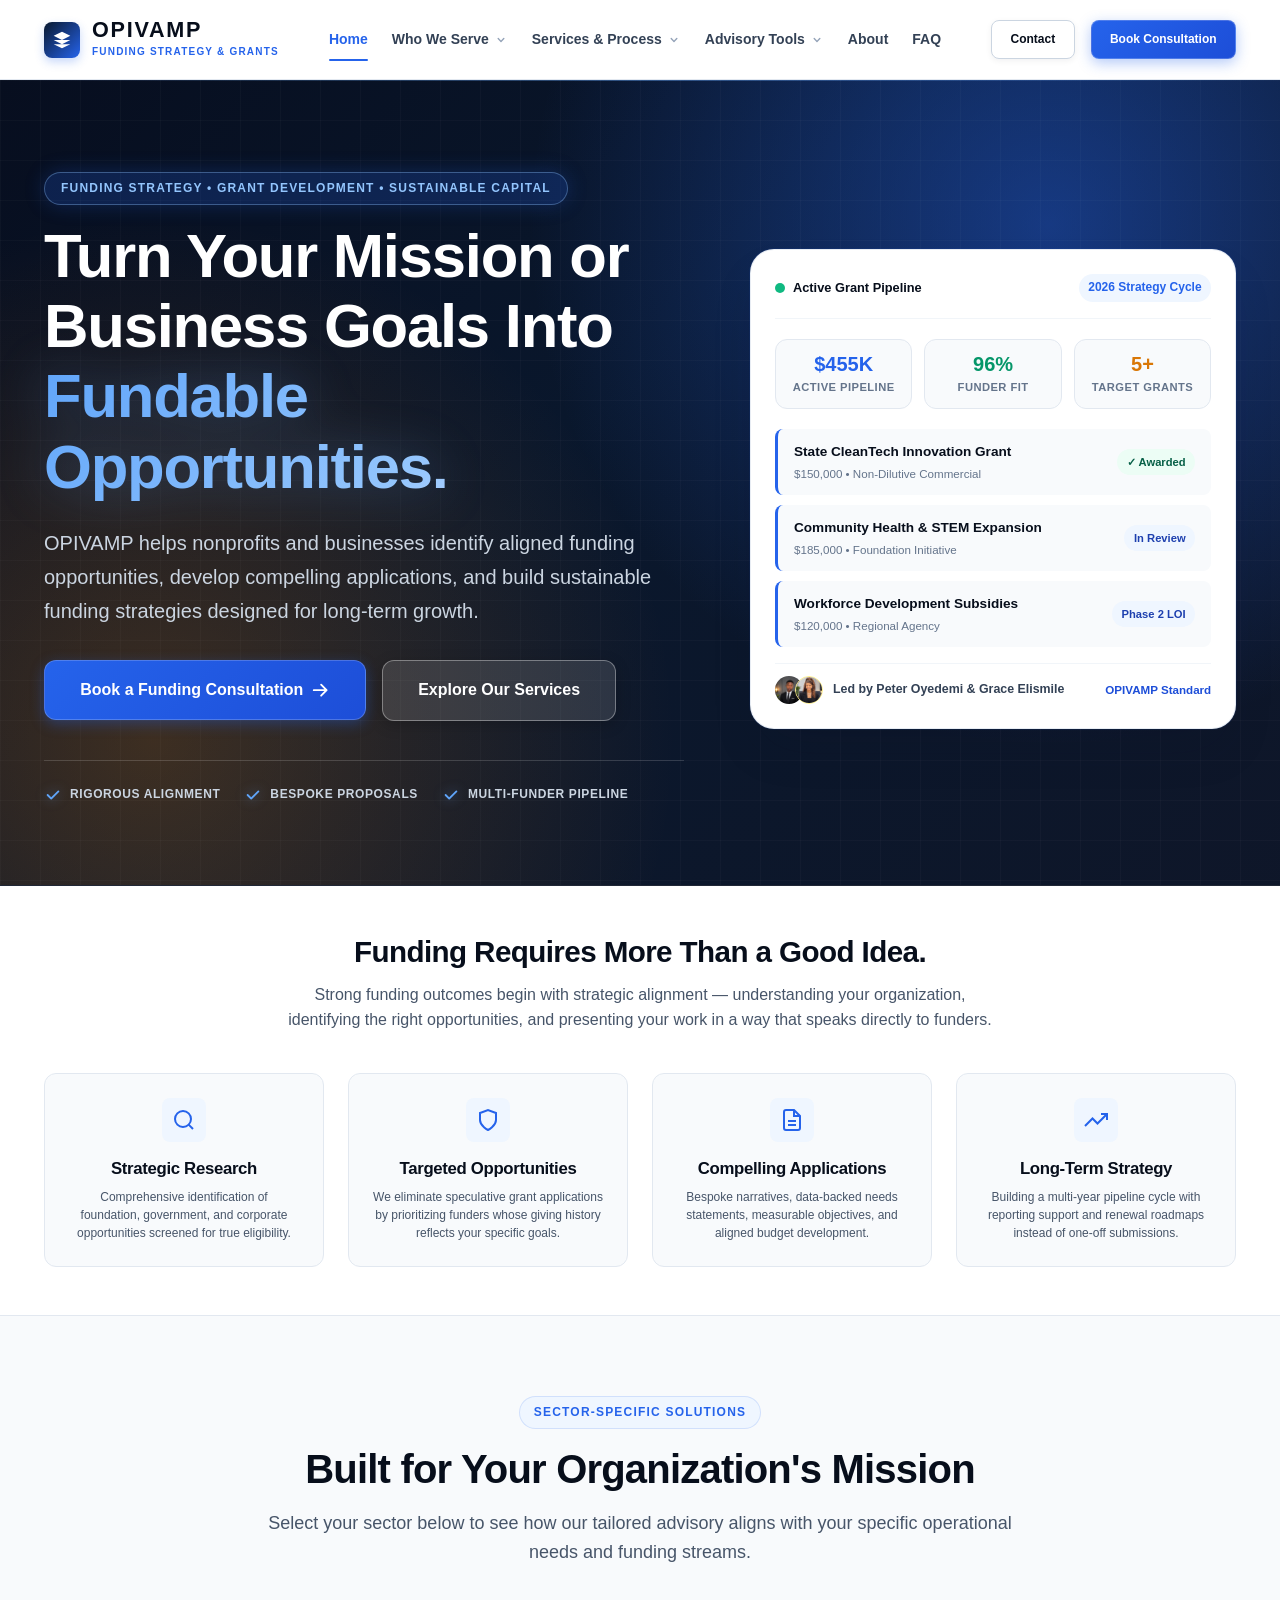
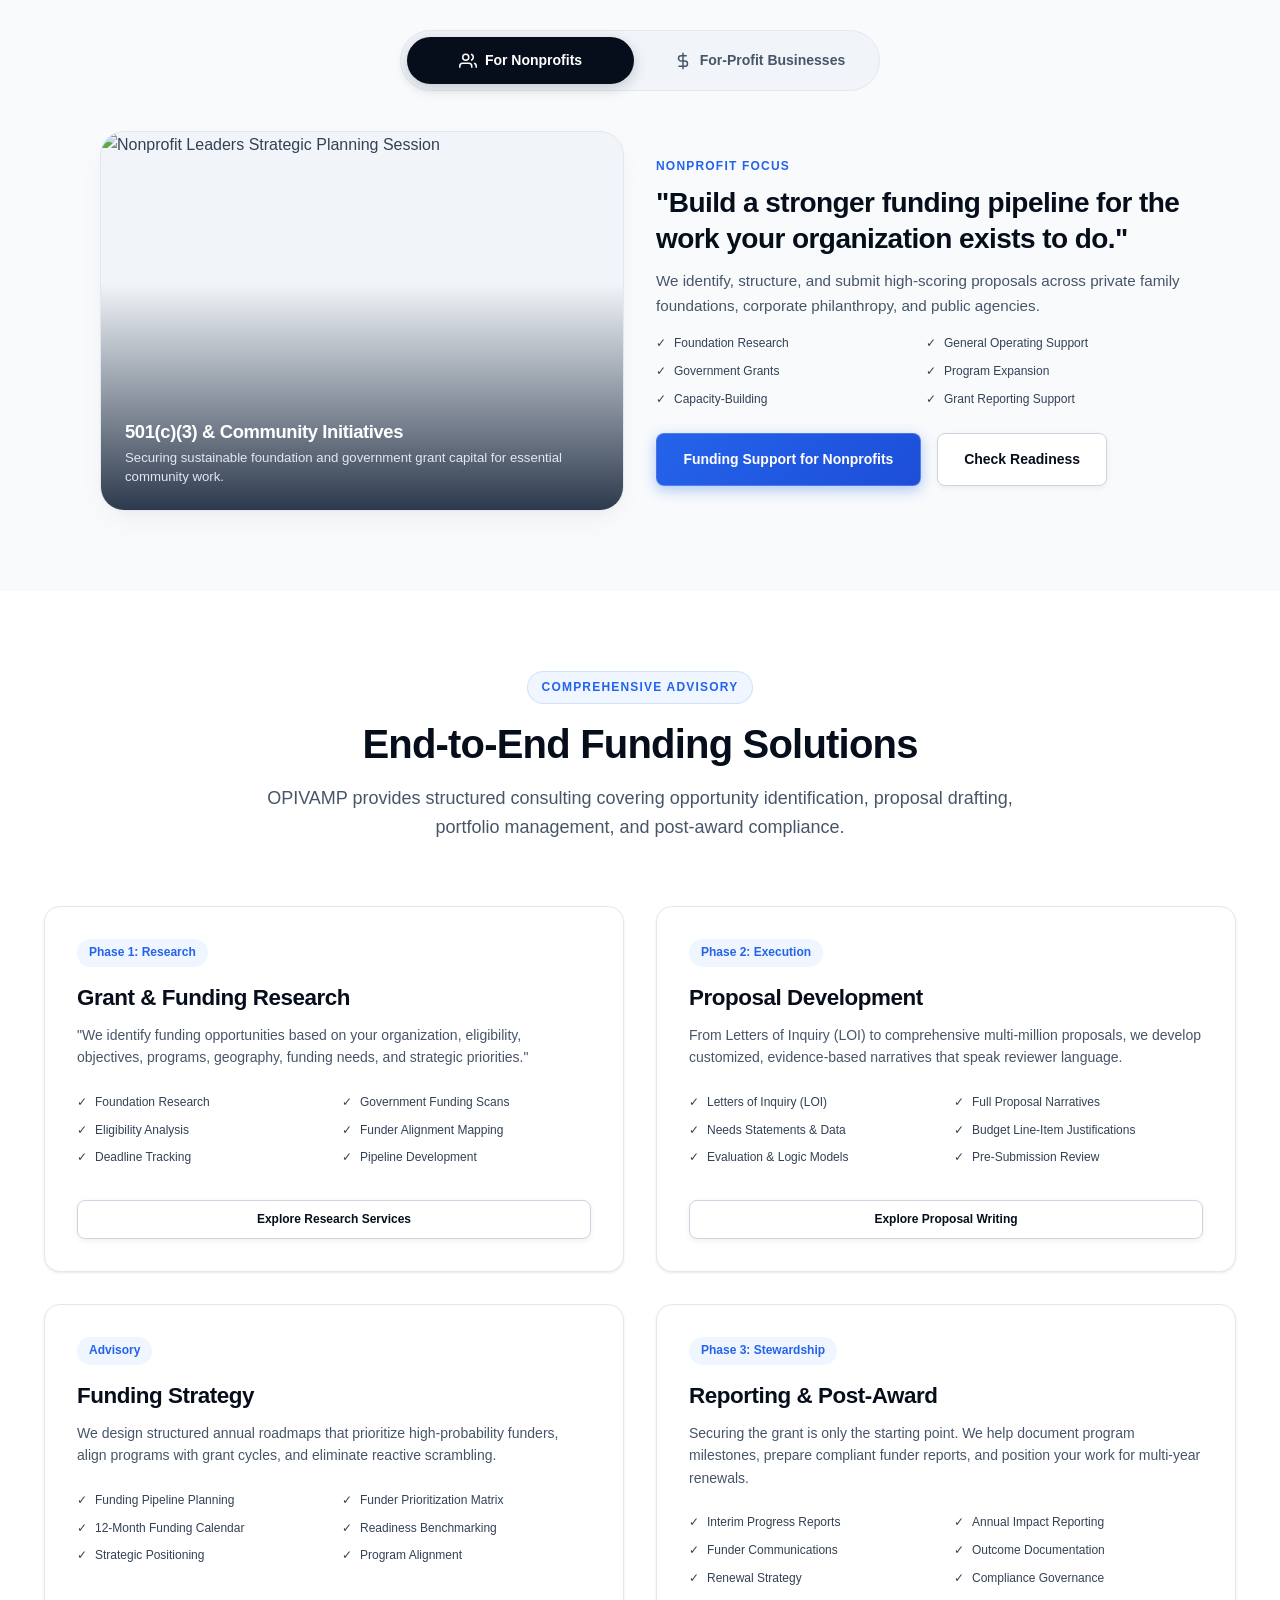
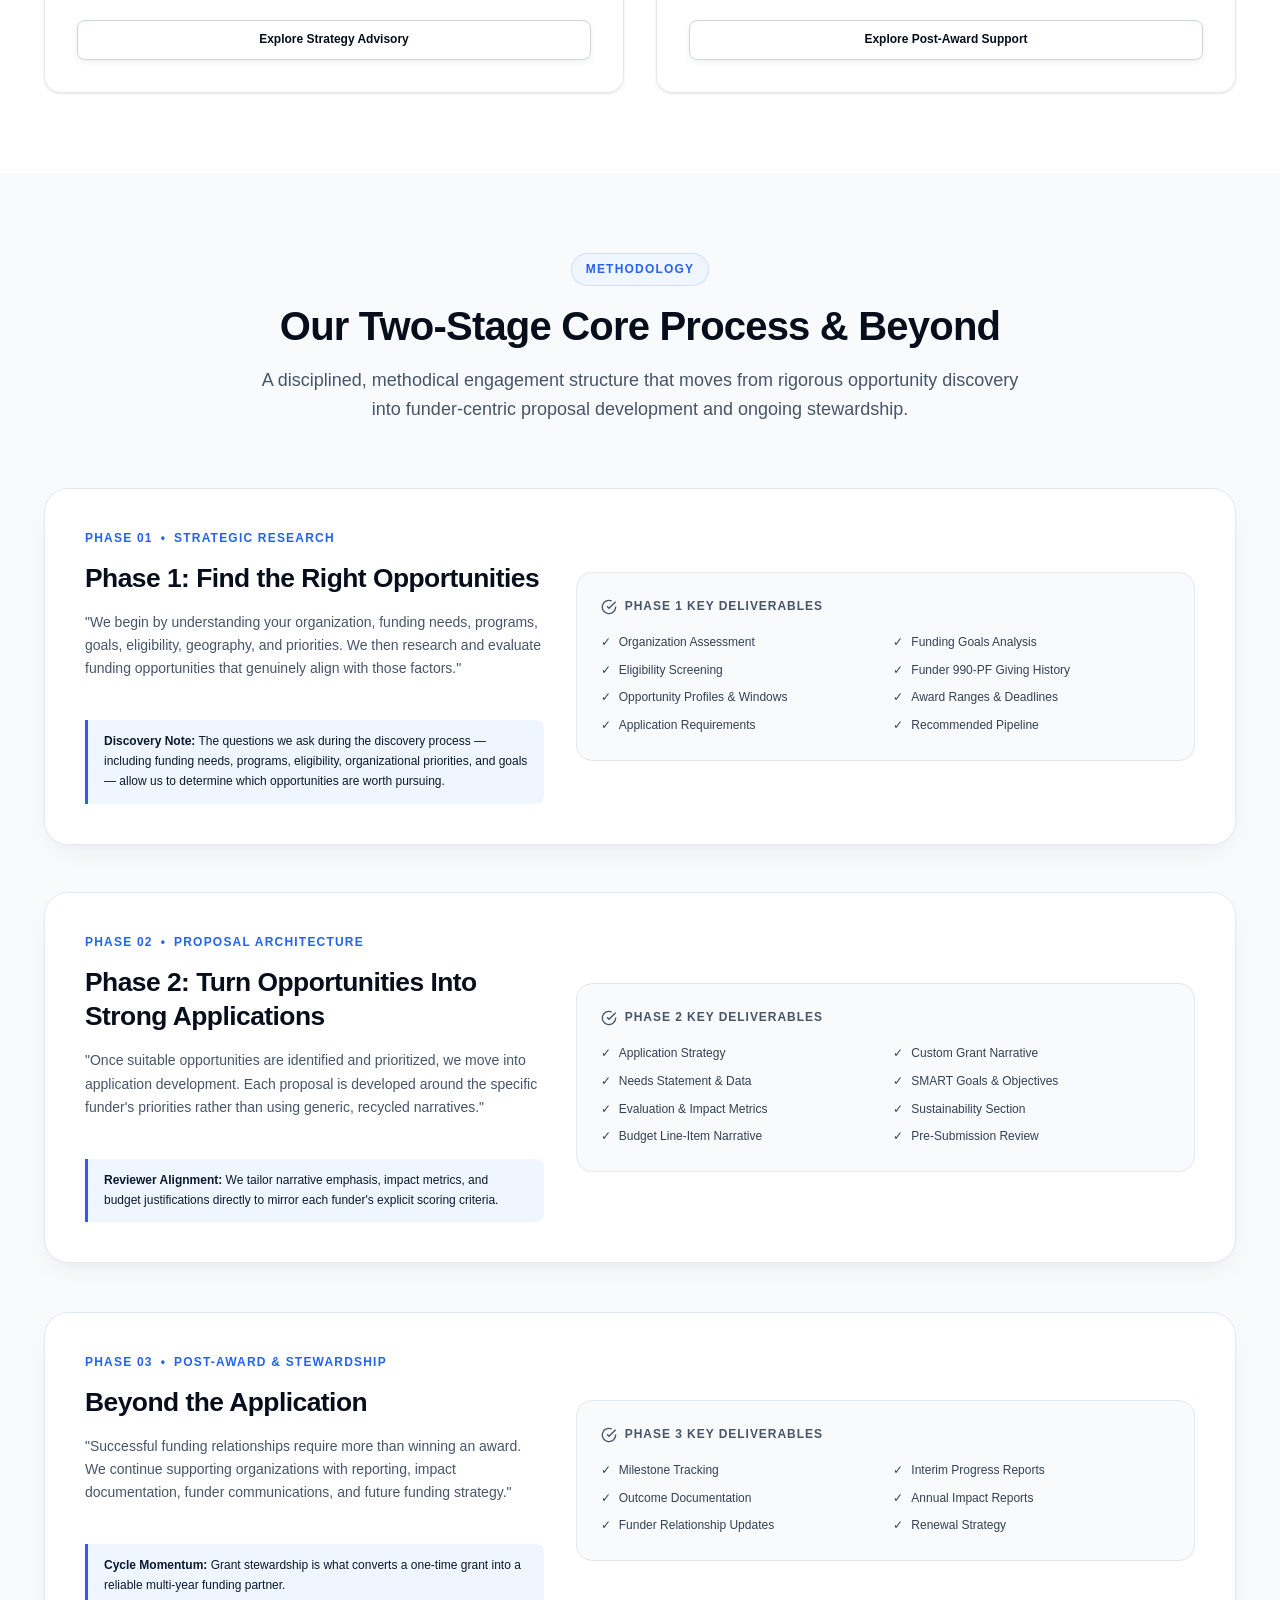
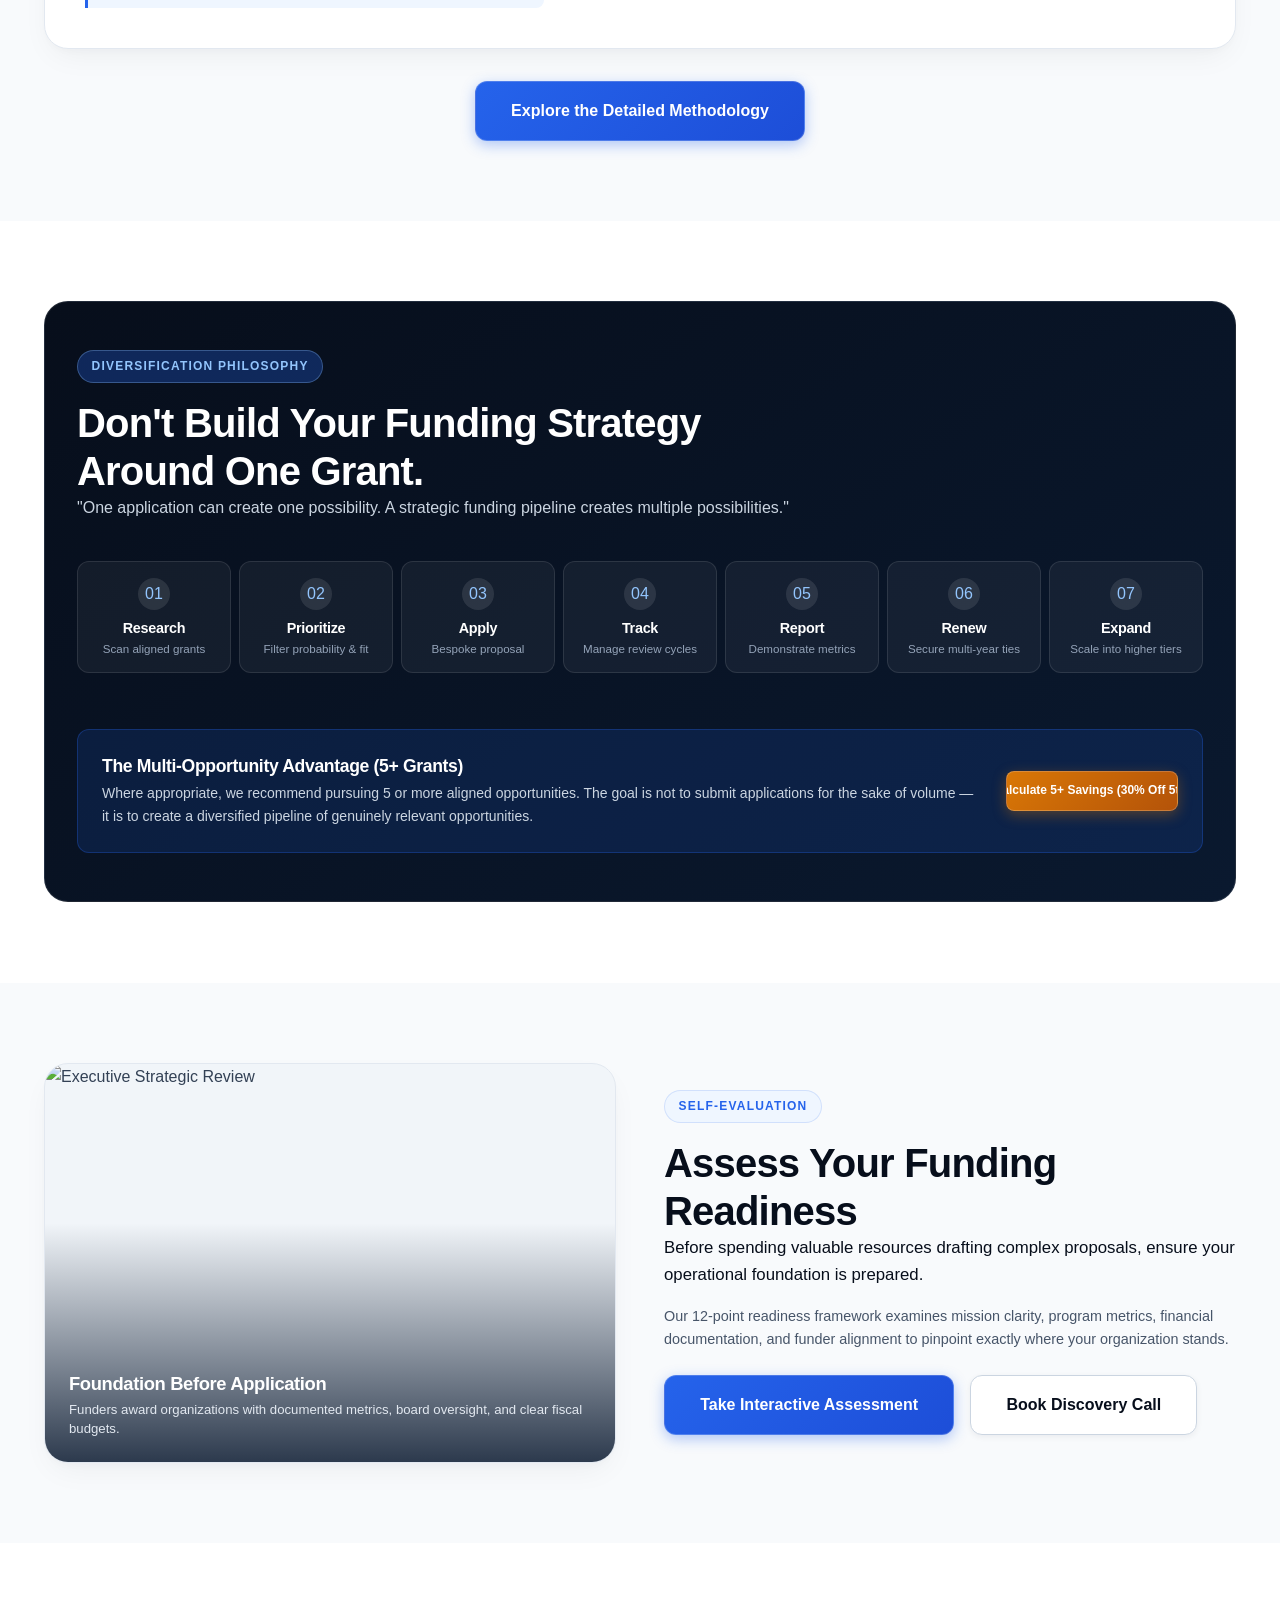
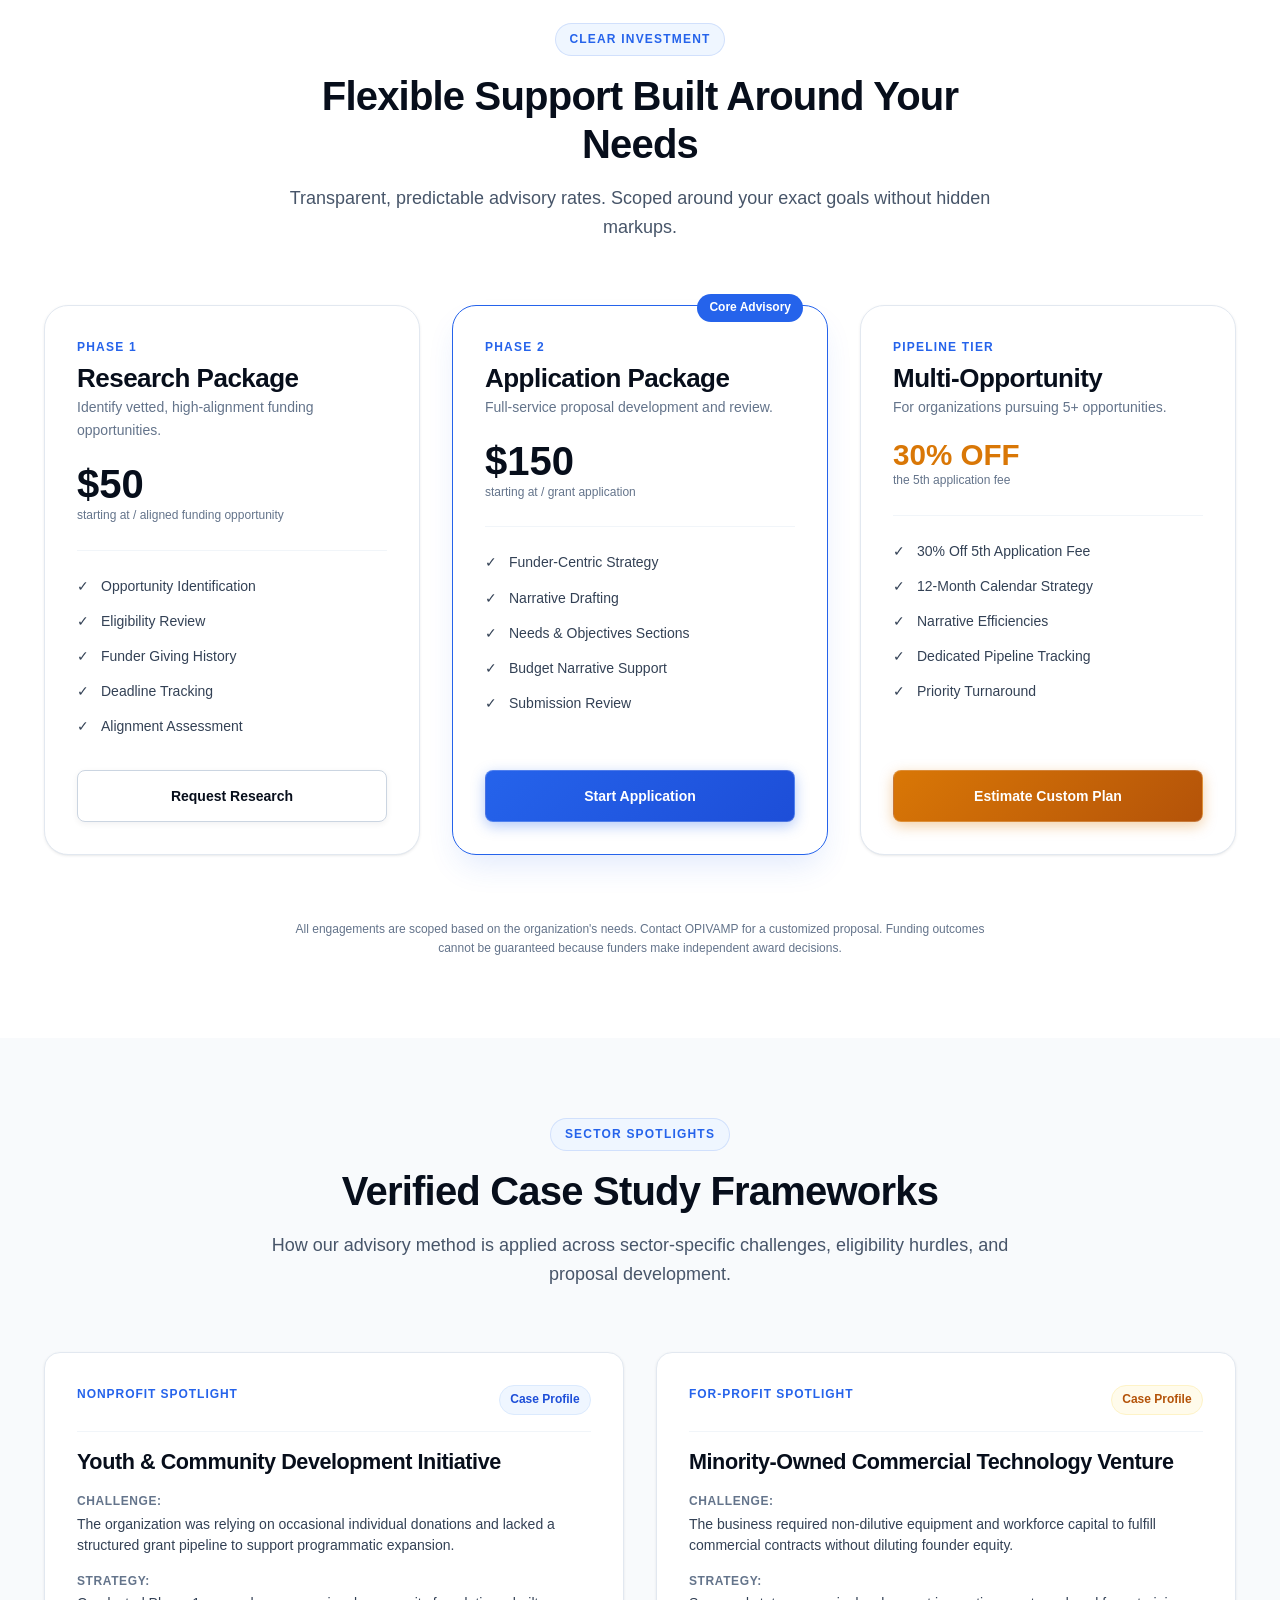
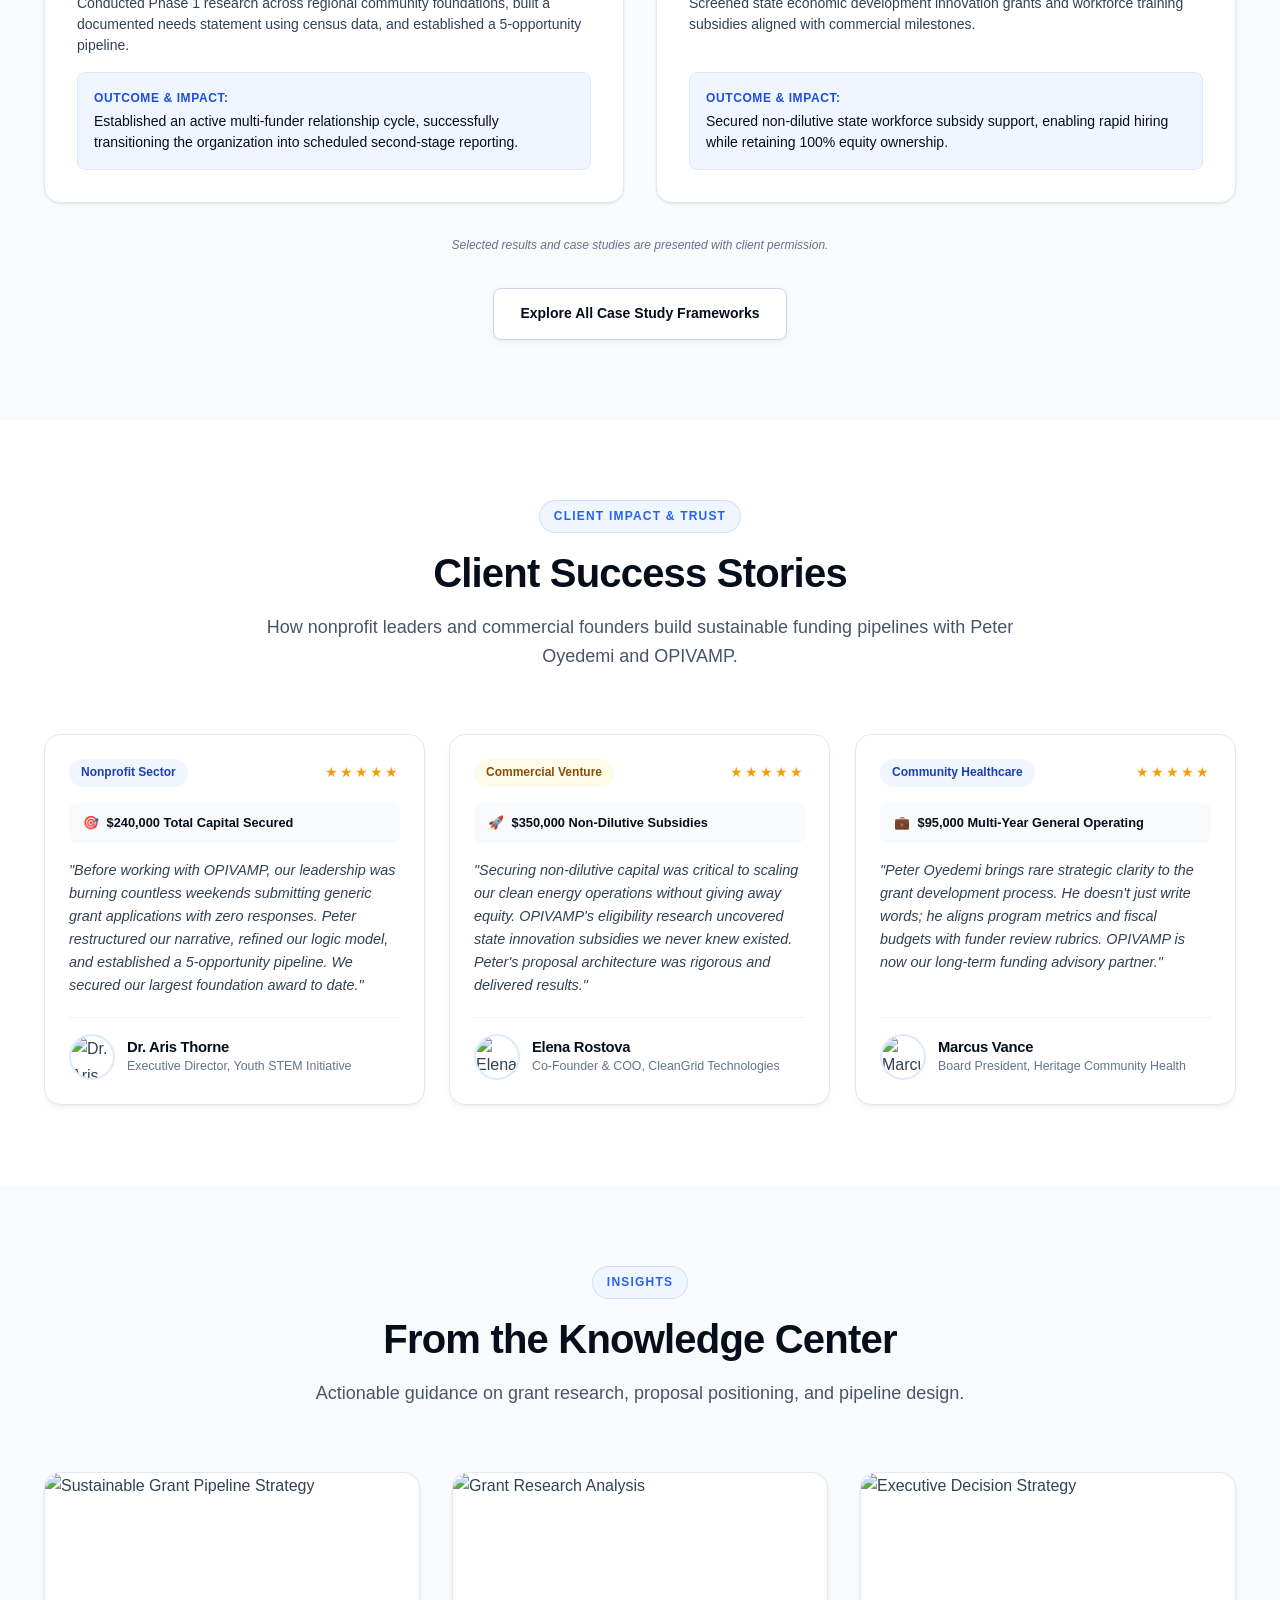
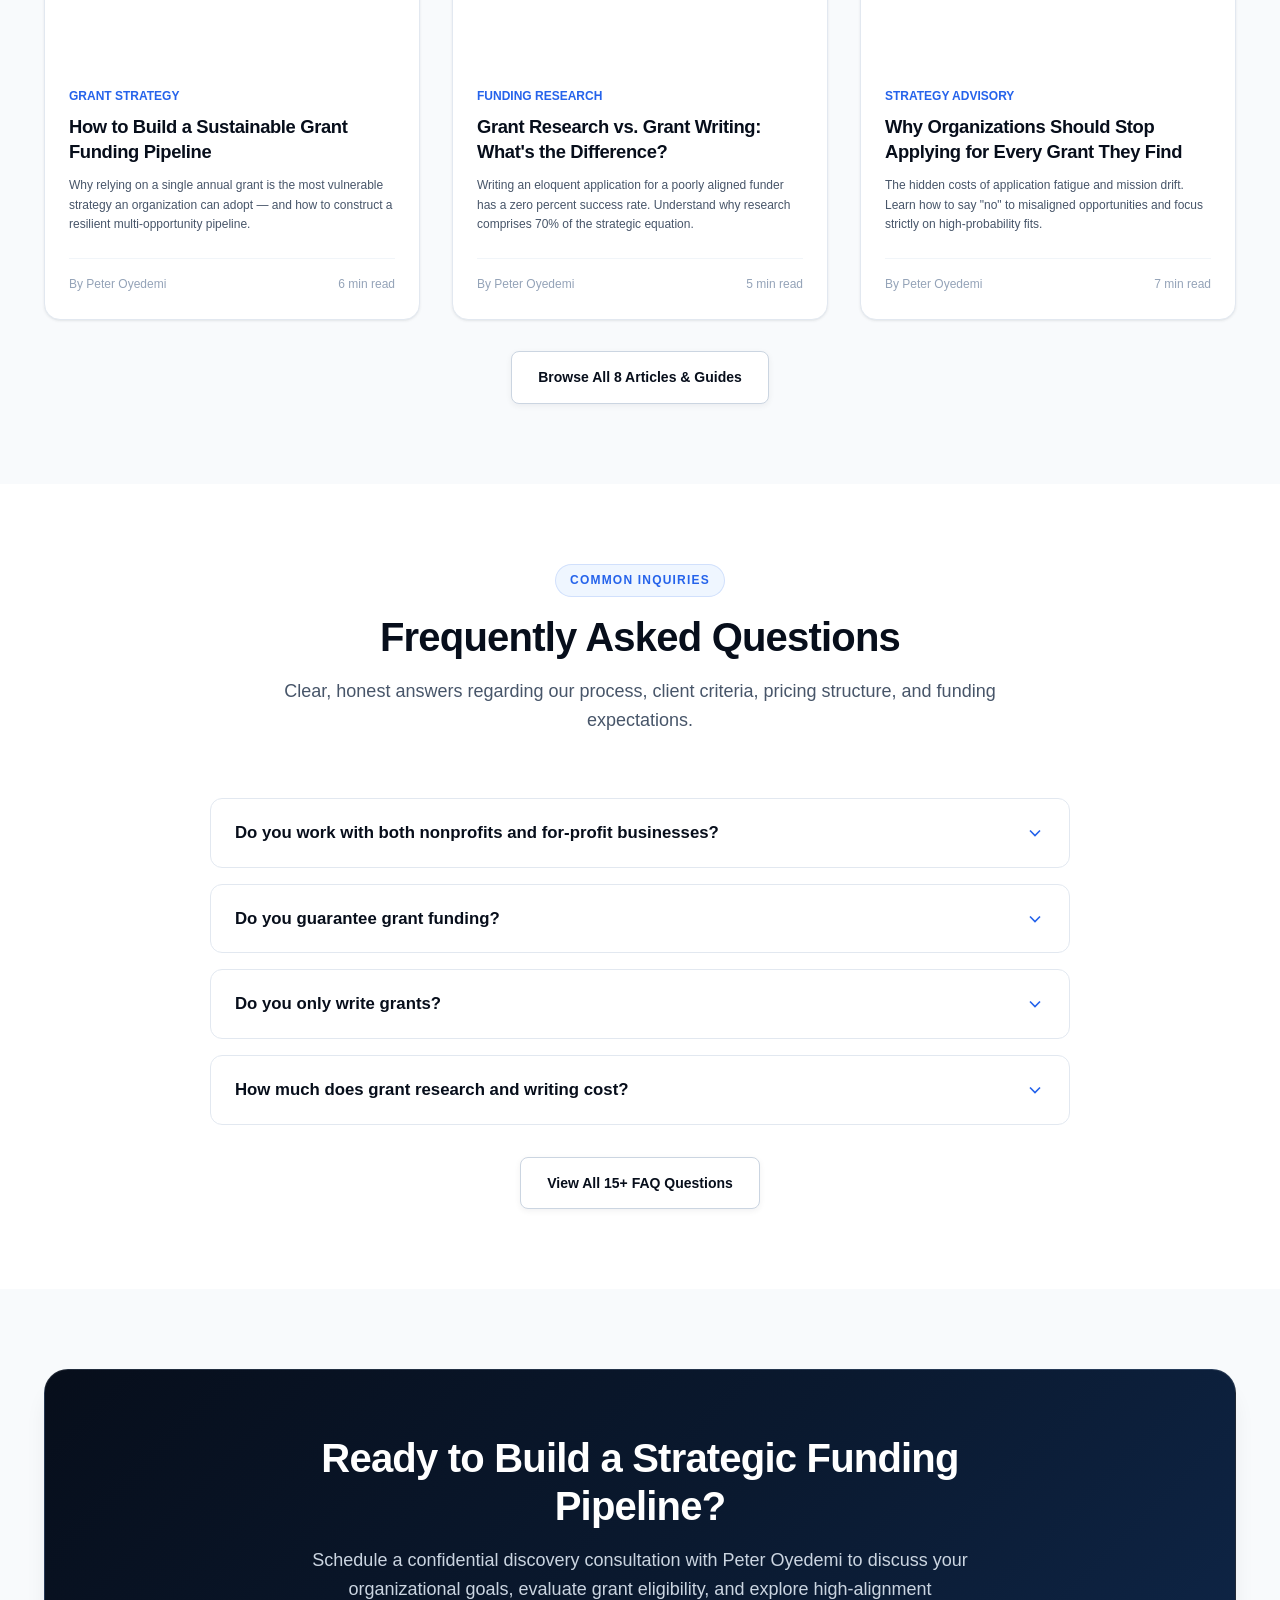
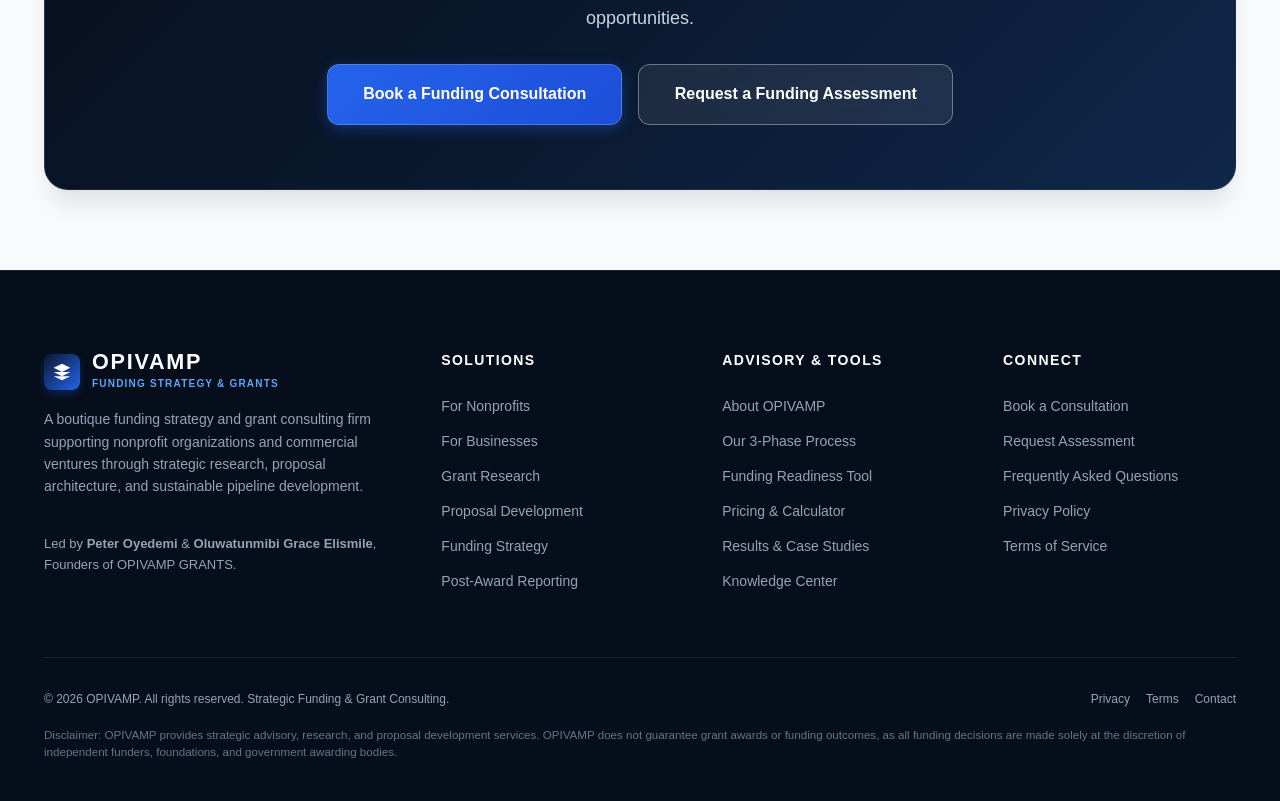
==== commit 4cb33c76: "Add Co-Founder Oluwatunmibi Grace Elismile to leadership team with executive portrait and bio, updat" ====
--- a/index.html
+++ b/index.html
@@ -294,8 +294,11 @@
 
           <div class="dashboard-founder-strip">
             <div style="display: flex; align-items: center; gap: 8px;">
-              <img src="assets/images/peter-oyedemi.jpg" alt="Peter Oyedemi" style="width: 28px; height: 28px; border-radius: 50%; object-fit: cover; object-position: top center; border: 1.5px solid var(--color-blue-300);">
-              <span style="font-size: 0.775rem; color: var(--color-slate-700); font-weight: 600;">Led by Peter Oyedemi</span>
+              <div style="display: flex; align-items: center; margin-right: 2px;">
+                <img src="assets/images/peter-oyedemi.jpg" alt="Peter Oyedemi" style="width: 28px; height: 28px; border-radius: 50%; object-fit: cover; object-position: top center; border: 1.5px solid var(--color-blue-300);">
+                <img src="assets/images/grace-elismile.jpg" alt="Oluwatunmibi Grace" style="width: 28px; height: 28px; border-radius: 50%; object-fit: cover; object-position: top center; border: 1.5px solid #fef08a; margin-left: -8px;">
+              </div>
+              <span style="font-size: 0.775rem; color: var(--color-slate-700); font-weight: 600;">Led by Peter Oyedemi & Grace Elismile</span>
             </div>
             <span style="font-size: 0.725rem; color: var(--color-blue-700); font-weight: 700;">OPIVAMP Standard</span>
           </div>
@@ -1142,7 +1145,7 @@
             A boutique funding strategy and grant consulting firm supporting nonprofit organizations and commercial ventures through strategic research, proposal architecture, and sustainable pipeline development.
           </p>
           <p style="font-size: 0.8125rem; color: #94a3b8;">
-            Led by <strong>Peter Oyedemi</strong>, Founder of OPIVAMP GRANTS.
+            Led by <strong>Peter Oyedemi</strong> & <strong>Oluwatunmibi Grace Elismile</strong>, Founders of OPIVAMP GRANTS.
           </p>
         </div>
 
